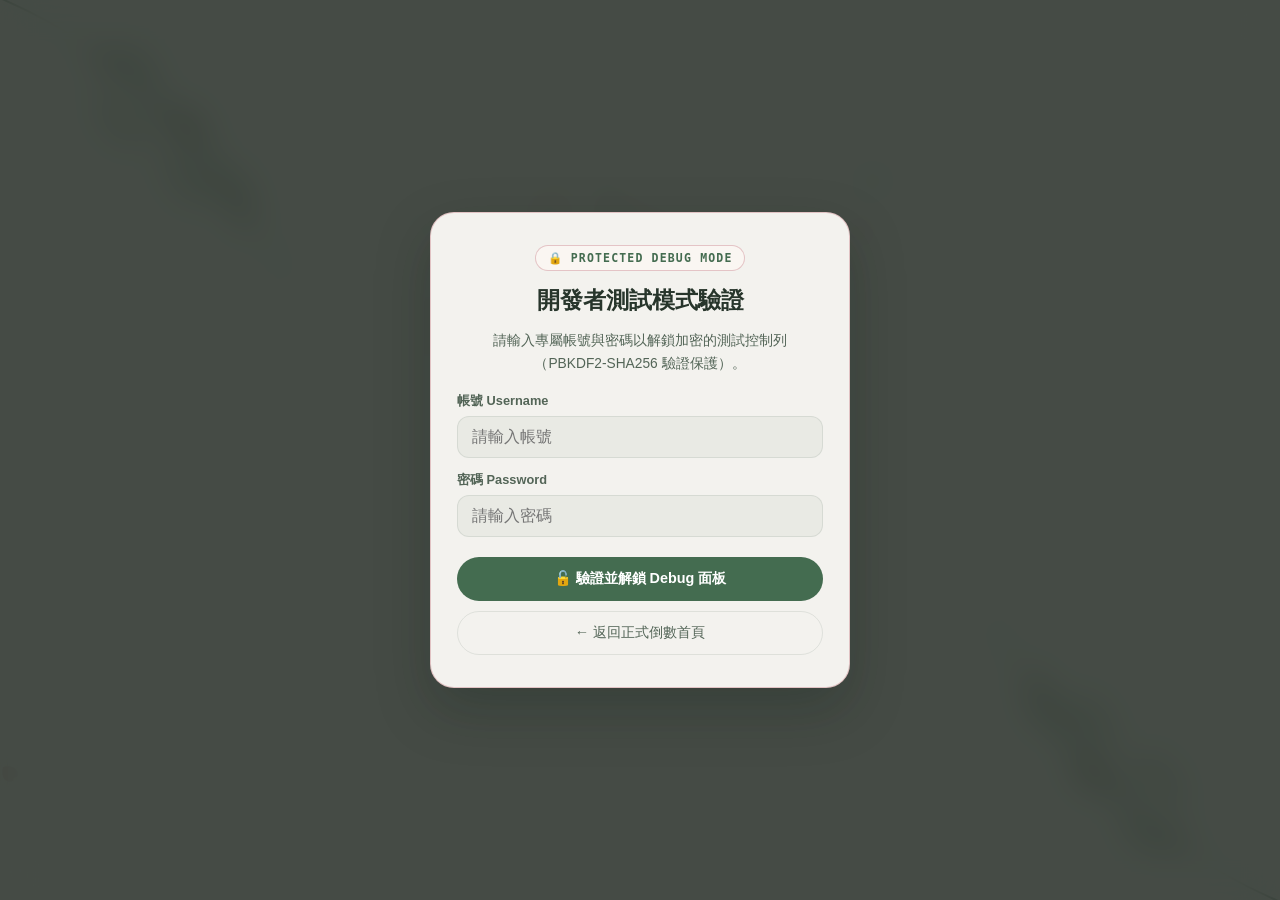
==== debug.html @ 09eba593 "Remove redundant footer mini-games button across index/debug/staff (v236)" ====
<!DOCTYPE html>
<html lang="zh-Hant-TW" data-theme="light" data-lang="zh">
<head>
  <meta charset="UTF-8" />
  <meta name="viewport" content="width=device-width, initial-scale=1.0, viewport-fit=cover" />
  <meta
    http-equiv="Content-Security-Policy"
    content="default-src 'self'; script-src 'self'; worker-src 'self'; style-src 'self' 'unsafe-inline' https://fonts.googleapis.com; font-src https://fonts.gstatic.com; frame-src https://www.youtube-nocookie.com https://www.youtube.com https://www.instagram.com https://www.google.com https://photos.google.com; img-src 'self' data: https://images.unsplash.com https://lh3.googleusercontent.com https://*.googleusercontent.com https://photos.google.com; connect-src 'self' https://fonts.googleapis.com https://fonts.gstatic.com https://script.google.com https://script.googleusercontent.com; object-src 'none'; base-uri 'self'; form-action 'self';"
  />
  <meta name="referrer" content="strict-origin-when-cross-origin" />
  <meta name="robots" content="noindex, nofollow, noarchive" />
  <meta name="mobile-web-app-capable" content="yes" />
  <meta name="apple-mobile-web-app-capable" content="yes" />
  <meta name="apple-mobile-web-app-status-bar-style" content="default" />
  <title>Tom &amp; Eunice · 開發測試驗證 Debug Mode</title>
  <link rel="icon" type="image/svg+xml" href="data:image/svg+xml,%3Csvg xmlns='http://www.w3.org/2000/svg' viewBox='0 0 64 64'%3E%3Ccircle cx='32' cy='32' r='30' fill='%23fbf8f3' stroke='%23b56c6f' stroke-width='3'/%3E%3Ctext x='32' y='40' text-anchor='middle' font-family='Georgia,serif' font-size='22' font-weight='700' fill='%236c484b'%3ET%26amp%3BE%3C/text%3E%3C/svg%3E" />
  <link rel="preconnect" href="https://fonts.googleapis.com" />
  <link rel="preconnect" href="https://fonts.gstatic.com" crossorigin />
  <link href="https://fonts.googleapis.com/css2?family=Cormorant+Garamond:ital,wght@0,500;0,600;0,700;1,400;1,600&family=Great+Vibes&family=Inter:wght@400;500;600&family=JetBrains+Mono:wght@500;600&family=Noto+Sans+TC:wght@400;500;600&family=Noto+Serif+TC:wght@400;500;600;700&display=swap" rel="stylesheet" />
  <link rel="stylesheet" href="style.css?v=20261127s" />
  <link rel="stylesheet" href="debug.css?v=20261121ag" />
</head>
<body class="debug-locked">
  <canvas id="confetti-canvas" aria-hidden="true"></canvas>

  <!-- Cryptographic Debug Authentication Gate -->
  <div class="debug-auth-gate" id="debug-auth-gate" role="dialog" aria-modal="true" aria-labelledby="debug-auth-title">
    <div class="debug-auth-card" id="debug-auth-form">
      <div class="debug-auth-badge">🔒 PROTECTED DEBUG MODE</div>
      <h1 class="debug-auth-title" id="debug-auth-title">開發者測試模式驗證</h1>
      <p class="debug-auth-desc">
        請輸入專屬帳號與密碼以解鎖加密的測試控制列（PBKDF2-SHA256 驗證保護）。
      </p>

      <div class="debug-field-group">
        <label class="debug-field-label" for="debug-user-input">帳號 Username</label>
        <input
          type="text"
          id="debug-user-input"
          class="debug-field-input"
          placeholder="請輸入帳號"
          autocomplete="off"
          autocapitalize="none"
          spellcheck="false"
        />
      </div>

      <div class="debug-field-group">
        <label class="debug-field-label" for="debug-pass-input">密碼 Password</label>
        <input
          type="password"
          id="debug-pass-input"
          class="debug-field-input"
          placeholder="請輸入密碼"
          autocomplete="off"
        />
      </div>

      <p class="debug-auth-error hidden" id="debug-auth-error" role="alert"></p>

      <div class="debug-auth-actions">
        <button type="button" class="primary-btn debug-submit-btn" id="debug-auth-submit">
          🔓 驗證並解鎖 Debug 面板
        </button>
        <a href="index.html" class="secondary-btn link-btn debug-back-link">
          ← 返回正式倒數首頁
        </a>
      </div>
    </div>
  </div>

  <!-- Dedicated Debug Simulation Control Bar (Injected only after cryptographic decryption) -->
  <aside class="debug-toolbar hidden" id="debug-toolbar" aria-label="Debug 測試控制列"></aside>

  <!-- Subtle Botanical & Dusty Rose Corner Accents -->
  <div class="botanical-bg" aria-hidden="true">
    <svg class="leaf-corner leaf-top-left" viewBox="0 0 200 200" fill="none">
      <path d="M10 190 C40 120, 90 60, 180 15" stroke="currentColor" stroke-width="1.15" opacity="0.32" />
      <path d="M45 140 C30 110, 45 85, 75 95 C60 115, 50 130, 45 140 Z" fill="currentColor" opacity="0.17" />
      <path d="M75 105 C65 75, 85 50, 115 65 C95 80, 85 95, 75 105 Z" fill="currentColor" opacity="0.17" />
      <path d="M110 70 C105 45, 125 25, 155 40 C135 55, 120 65, 110 70 Z" fill="currentColor" opacity="0.17" />
      <path d="M60 130 C90 135, 110 115, 95 95 C80 105, 70 120, 60 130 Z" fill="currentColor" opacity="0.13" />
      <path d="M95 90 C125 95, 145 75, 130 55 C115 65, 105 80, 95 90 Z" fill="currentColor" opacity="0.13" />
      <circle cx="88" cy="76" r="6.5" class="rose-bud" />
      <circle cx="136" cy="43" r="5" class="rose-bud-soft" />
      <circle cx="52" cy="122" r="4.5" class="rose-bud-soft" />
    </svg>
    <svg class="leaf-corner leaf-bottom-right" viewBox="0 0 200 200" fill="none">
      <path d="M10 190 C40 120, 90 60, 180 15" stroke="currentColor" stroke-width="1.15" opacity="0.32" />
      <path d="M45 140 C30 110, 45 85, 75 95 C60 115, 50 130, 45 140 Z" fill="currentColor" opacity="0.17" />
      <path d="M75 105 C65 75, 85 50, 115 65 C95 80, 85 95, 75 105 Z" fill="currentColor" opacity="0.17" />
      <path d="M110 70 C105 45, 125 25, 155 40 C135 55, 120 65, 110 70 Z" fill="currentColor" opacity="0.17" />
      <path d="M60 130 C90 135, 110 115, 95 95 C80 105, 70 120, 60 130 Z" fill="currentColor" opacity="0.13" />
      <path d="M95 90 C125 95, 145 75, 130 55 C115 65, 105 80, 95 90 Z" fill="currentColor" opacity="0.13" />
      <circle cx="88" cy="76" r="6.5" class="rose-bud" />
      <circle cx="136" cy="43" r="5" class="rose-bud-soft" />
      <circle cx="52" cy="122" r="4.5" class="rose-bud-soft" />
    </svg>
  </div>

  <div class="page-shell">
    <!-- Top Header Bar -->
    <header class="top-bar">
      <div class="timezone-pill">
        <span class="monogram-seal" aria-hidden="true">T&amp;E</span>
        <span>Tom &amp; Eunice · 2026.11.29</span>
      </div>

      <div class="actions-group">
        <button type="button" class="icon-btn bgm-btn" id="bgm-btn" aria-pressed="false" title="播放 33⅓ 黑膠輕音樂" aria-label="播放 33⅓ 黑膠輕音樂">
          <svg class="vinyl-disc" viewBox="0 0 24 24" width="17" height="17" fill="none" aria-hidden="true">
            <circle cx="12" cy="12" r="9.5" stroke="currentColor" stroke-width="1.5" />
            <circle cx="12" cy="12" r="6.3" stroke="currentColor" stroke-width="0.9" stroke-dasharray="3 2" opacity="0.65" />
            <circle cx="12" cy="12" r="3" fill="var(--blush)" opacity="0.88" />
            <circle cx="12" cy="12" r="1.1" fill="var(--surface-card)" />
          </svg>
          <span class="bgm-label" id="bgm-btn-label">33⅓</span>
        </button>
        <button type="button" class="icon-btn lang-btn" id="lang-btn" title="切換英文 / Switch to English" aria-label="Switch Language">
          <span id="lang-btn-label">EN</span>
        </button>
        <button type="button" class="icon-btn" id="theme-btn" title="切換日夜色調" aria-label="Toggle Theme">
          <svg class="icon-sun" viewBox="0 0 24 24" width="18" height="18" fill="none" stroke="currentColor" stroke-width="1.8">
            <circle cx="12" cy="12" r="5"></circle>
            <line x1="12" y1="1" x2="12" y2="3"></line>
            <line x1="12" y1="21" x2="12" y2="23"></line>
            <line x1="4.22" y1="4.22" x2="5.64" y2="5.64"></line>
            <line x1="18.36" y1="18.36" x2="19.78" y2="19.78"></line>
            <line x1="1" y1="12" x2="3" y2="12"></line>
            <line x1="21" y1="12" x2="23" y2="12"></line>
            <line x1="4.22" y1="19.78" x2="5.64" y2="18.36"></line>
            <line x1="18.36" y1="5.64" x2="19.78" y2="4.22"></line>
          </svg>
          <svg class="icon-moon" viewBox="0 0 24 24" width="18" height="18" fill="none" stroke="currentColor" stroke-width="1.8">
            <path d="M21 12.79A9 9 0 1 1 11.21 3 7 7 0 0 0 21 12.79z"></path>
          </svg>
        </button>
      </div>
    </header>

    <!-- Main Countdown Stage -->
    <main class="main-stage">
      <div class="title-wrapper">
        <div class="eyebrow-group">
          <span class="botanical-line"></span>
          <span class="eyebrow-ornament" aria-hidden="true">❦</span>
          <p class="eyebrow" id="countdown-state-label">2014 — 2026 · 婚禮邀請</p>
          <span class="eyebrow-ornament" aria-hidden="true">❦</span>
          <span class="botanical-line"></span>
        </div>

        <div class="couple-names" aria-label="Tom & Eunice">
          <span>Tom</span>
          <span class="ampersand">&amp;</span>
          <span>Eunice</span>
        </div>

        <h1 class="event-title" id="event-title">走過十二年四季，想邀請你來參與我們最重要的一天</h1>

        <p class="target-subtitle" id="target-subtitle">
          2026 年 11 月 29 日（日）中午 12:30 · 陽明山美軍俱樂部 Brick Yard 33 1/3
        </p>
      </div>

      <!-- 1. Countdown Stage Container -->
      <div class="countdown-stage-wrap" id="countdown-stage-wrap">
        <section class="countdown-grid" id="countdown-grid" aria-label="Countdown Timer">
          <div class="time-card">
            <div class="time-value-wrap">
              <span class="time-value" id="val-days">00</span>
            </div>
            <span class="time-label" id="label-days">天</span>
          </div>

          <div class="time-sep" aria-hidden="true">·</div>

          <div class="time-card">
            <div class="time-value-wrap">
              <span class="time-value" id="val-hours">00</span>
            </div>
            <span class="time-label" id="label-hours">時</span>
          </div>

          <div class="time-sep" aria-hidden="true">·</div>

          <div class="time-card">
            <div class="time-value-wrap">
              <span class="time-value" id="val-minutes">00</span>
            </div>
            <span class="time-label" id="label-minutes">分</span>
          </div>

          <div class="time-sep" aria-hidden="true">·</div>

          <div class="time-card seconds-card">
            <div class="time-value-wrap">
              <span class="time-value" id="val-seconds">00</span>
            </div>
            <span class="time-label" id="label-seconds">秒</span>
          </div>
        </section>

        <!-- Romantic Couple's Stationery Note & Days Together -->
        <aside class="love-story-note" id="countdown-love-note" aria-label="A Note from Tom and Eunice">
          <p class="love-story-body" id="love-story-body-countdown"></p>
          <div class="love-story-signoff">
            <span class="love-wax-dot" aria-hidden="true">❦</span>
            <span class="love-signature" id="love-signature-countdown">With love, Tom &amp; Eunice</span>
          </div>
        </aside>

        <!-- Pre-Countdown Quick Access: Seating Chart & Banquet Menu Only (Other sections unlock after countdown) -->
        <section class="countdown-quick-links" id="countdown-quick-links" aria-label="Wedding Venue Quick Info">
          <button type="button" class="countdown-quick-btn" id="countdown-seating-btn">
            <span class="countdown-quick-icon" aria-hidden="true">🪑</span>
            <span class="countdown-quick-text">
              <strong id="countdown-seating-title">婚宴座位表</strong>
              <small id="countdown-seating-sub">搜尋名字與查看宴會廳座位圖</small>
            </span>
          </button>
          <button type="button" class="countdown-quick-btn" id="countdown-menu-btn">
            <span class="countdown-quick-icon" aria-hidden="true">🍽️</span>
            <span class="countdown-quick-text">
              <strong id="countdown-menu-title">婚宴佳餚與調酒</strong>
              <small id="countdown-menu-sub">看看今天的百匯料理與現調特調</small>
            </span>
          </button>
          <button type="button" class="countdown-quick-btn is-full-span is-games-btn" id="countdown-games-btn">
            <span class="countdown-quick-icon" aria-hidden="true">🎮</span>
            <span class="countdown-quick-text">
              <strong id="countdown-games-title">暖身小遊戲</strong>
              <small id="countdown-games-sub">婚紗翻牌・接住捧花・3×3 婚紗拼圖</small>
            </span>
          </button>
        </section>

        <!-- Shuttle Bus & Venue Google Maps Info -->
        <aside class="countdown-transit-card" id="countdown-transit-card" aria-label="Shuttle & Venue Map">
          <div class="countdown-transit-item">
            <p class="countdown-transit-text" id="countdown-shuttle-notice">
              🚌 若您有預約接駁小巴：11:00 準時從捷運劍潭站 2 號出口（基河路）發車
            </p>
            <a
              href="https://maps.app.goo.gl/G7yS7SjiycTa3Xw8A"
              target="_blank"
              rel="noopener noreferrer"
              class="countdown-map-link"
              id="countdown-shuttle-map-link"
            >
              📍 小巴上車點：劍潭站 2 號出口（基河路）↗
            </a>
          </div>
          <div class="countdown-transit-divider" aria-hidden="true"></div>
          <div class="countdown-transit-item">
            <p class="countdown-transit-text" id="countdown-venue-notice">
              🚗 自行前往婚宴會場（台北市士林區凱旋路 49 號）
            </p>
            <a
              href="https://www.google.com/maps/search/?api=1&query=Brick+Yard+33+1%2F3+%E7%BE%8E%E8%BB%8D%E4%BF%B1%E6%A8%82%E9%83%A8+%E5%8F%B0%E5%8C%97%E5%B8%82%E5%A3%AB%E6%9E%97%E5%8D%80%E5%87%B1%E6%97%8B%E8%B7%AF49%E8%99%9F"
              target="_blank"
              rel="noopener noreferrer"
              class="countdown-map-link"
              id="countdown-venue-map-link"
            >
              📍 婚宴會場：陽明山美軍俱樂部 ↗
            </a>
          </div>
        </aside>
      </div>

      <!-- 2. Time-Up Hub: Wedding Celebration Hub -->
      <section class="timeup-hub hidden" id="timeup-hub" aria-label="Wedding Interactive Hub">
        <!-- Main Choice Cards Grid (Initial Hub View) -->
        <div class="choice-cards-grid" id="choice-cards-grid">
          <aside class="love-story-note is-hub-note" id="hub-love-note" aria-label="A Note from Tom and Eunice">
            <p class="love-story-body" id="love-story-body-hub"></p>
            <div class="love-story-signoff">
              <span class="love-wax-dot" aria-hidden="true">❦</span>
              <span class="love-signature" id="love-signature-hub">With love, Tom &amp; Eunice</span>
            </div>
          </aside>
          <!-- Card 1: Seating Chart (Top Left) -->
          <button type="button" class="choice-card" id="choose-seating-card">
            <div class="choice-icon-wrap">
              <svg viewBox="0 0 24 24" width="26" height="26" fill="none" stroke="currentColor" stroke-width="1.8">
                <rect x="3" y="4" width="18" height="16" rx="2"></rect>
                <line x1="3" y1="10" x2="21" y2="10"></line>
                <line x1="9" y1="10" x2="9" y2="20"></line>
                <line x1="15" y1="10" x2="15" y2="20"></line>
              </svg>
            </div>
            <span class="choice-eyebrow" id="seating-card-eyebrow">SEATING CHART · TABLE DIRECTORY</span>
            <h2 class="choice-title" id="seating-card-title">婚宴座位表</h2>
            <p class="choice-desc" id="seating-card-desc">快速搜尋您的姓名或親友分類，查看美軍俱樂部宴會廳座位配置圖</p>
            <span class="choice-cta" id="seating-card-cta">查詢桌次與座位圖 →</span>
          </button>

          <!-- Card 2: Wedding Banquet Menu (Top Right) -->
          <button type="button" class="choice-card" id="choose-menu-card">
            <div class="choice-icon-wrap">
              <svg viewBox="0 0 24 24" width="26" height="26" fill="none" stroke="currentColor" stroke-width="1.8">
                <path d="M3 2v7c0 1.1.9 2 2 2h4a2 2 0 0 0 2-2V2"></path>
                <path d="M7 2v20"></path>
                <path d="M21 15V2v0a5 5 0 0 0-5 5v6c0 1.1.9 2 2 2h3Zm0 0v7"></path>
              </svg>
            </div>
            <span class="choice-eyebrow" id="menu-card-eyebrow">WEDDING BANQUET · BUFFET MENU</span>
            <h2 class="choice-title" id="menu-card-title">婚宴餐點</h2>
            <p class="choice-desc" id="menu-card-desc">瀏覽美軍俱樂部豐盛百匯自助餐、現切牛排與 Bartender 特調飲品菜單</p>
            <span class="choice-cta" id="menu-card-cta">查看婚宴菜單 →</span>
          </button>

          <!-- Card 3: Couple Quiz -->
          <button type="button" class="choice-card" id="choose-quiz-card">
            <div class="choice-icon-wrap">
              <svg viewBox="0 0 24 24" width="26" height="26" fill="none" stroke="currentColor" stroke-width="1.8">
                <path d="M20.84 4.61a5.5 5.5 0 0 0-7.78 0L12 5.67l-1.06-1.06a5.5 5.5 0 0 0-7.78 7.78l1.06 1.06L12 21.23l7.78-7.78 1.06-1.06a5.5 5.5 0 0 0 0-7.78z"></path>
              </svg>
            </div>
            <span class="choice-eyebrow" id="quiz-card-eyebrow">COUPLE QUIZ · WARM-UP + 10 Qs</span>
            <h2 class="choice-title" id="quiz-card-title">了解新人</h2>
            <p class="choice-desc" id="quiz-card-desc">挑戰暖身題與 10 道關於新人的趣味問答，看看您對新郎還是新娘最熟悉！</p>
            <span class="choice-cta" id="quiz-card-cta">開始挑戰問答 →</span>
          </button>

          <!-- Card 4: Wedding Mini-Games -->
          <button type="button" class="choice-card" id="choose-games-card">
            <div class="choice-icon-wrap">
              <svg viewBox="0 0 24 24" width="26" height="26" fill="none" stroke="currentColor" stroke-width="1.8" stroke-linecap="round" stroke-linejoin="round">
                <rect x="2" y="6" width="20" height="12" rx="4"></rect>
                <line x1="6" y1="12" x2="10" y2="12"></line>
                <line x1="8" y1="10" x2="8" y2="14"></line>
                <circle cx="15.5" cy="11" r="0.9" fill="currentColor"></circle>
                <circle cx="18" cy="13" r="0.9" fill="currentColor"></circle>
              </svg>
            </div>
            <span class="choice-eyebrow" id="games-card-eyebrow">WEDDING MINI-GAMES · 3 GAMES</span>
            <h2 class="choice-title" id="games-card-title">暖身小遊戲</h2>
            <p class="choice-desc" id="games-card-desc">婚紗照翻牌記憶、20 秒接住捧花挑戰與 3×3 婚紗拼圖，等上菜一起同樂！</p>
            <span class="choice-cta" id="games-card-cta">開啟暖身小遊戲 →</span>
          </button>

          <!-- Card 5: Wedding Video -->
          <button type="button" class="choice-card" id="choose-video-card">
            <div class="choice-icon-wrap">
              <svg viewBox="0 0 24 24" width="26" height="26" fill="none" stroke="currentColor" stroke-width="1.8">
                <polygon points="5 3 19 12 5 21 5 3"></polygon>
              </svg>
            </div>
            <span class="choice-eyebrow" id="video-card-eyebrow">OUR WEDDING FILM</span>
            <h2 class="choice-title" id="video-card-title">新人影片</h2>
            <p class="choice-desc" id="video-card-desc">觀賞 Tom &amp; Eunice 的專屬婚禮影片，一起見證我們的幸福故事</p>
            <span class="choice-cta" id="video-card-cta">點擊觀賞影片 →</span>
          </button>

          <!-- Card 6: Past Photos Gallery -->
          <button type="button" class="choice-card" id="choose-gallery-card">
            <div class="choice-icon-wrap">
              <svg viewBox="0 0 24 24" width="26" height="26" fill="none" stroke="currentColor" stroke-width="1.8">
                <rect x="3" y="3" width="18" height="18" rx="2" ry="2"></rect>
                <circle cx="8.5" cy="8.5" r="1.5"></circle>
                <polyline points="21 15 16 10 5 21"></polyline>
              </svg>
            </div>
            <span class="choice-eyebrow" id="gallery-card-eyebrow">OUR MEMORIES · 2014–2026</span>
            <h2 class="choice-title" id="gallery-card-title">新人過去照片</h2>
            <p class="choice-desc" id="gallery-card-desc">回顧 Tom &amp; Eunice 從相識、相戀到步入禮堂的珍貴歲月寫真</p>
            <span class="choice-cta" id="gallery-card-cta">瀏覽回憶相簿 →</span>
          </button>

          <!-- Card 7: Love Footprint & Map Timeline -->
          <button type="button" class="choice-card" id="choose-footprints-card">
            <div class="choice-icon-wrap">
              <svg viewBox="0 0 24 24" width="26" height="26" fill="none" stroke="currentColor" stroke-width="1.8">
                <path d="M21 10c0 7-9 13-9 13s-9-6-9-13a9 9 0 0 1 18 0z"></path>
                <circle cx="12" cy="10" r="3"></circle>
              </svg>
            </div>
            <span class="choice-eyebrow" id="footprints-card-eyebrow">LOVE FOOTPRINTS · GOOGLE MAPS TIMELINE</span>
            <h2 class="choice-title" id="footprints-card-title">新人交往軌跡</h2>
            <p class="choice-desc" id="footprints-card-desc">探索 Tom &amp; Eunice 的 Google Maps 戀愛足跡與跨國旅行地圖紀錄</p>
            <span class="choice-cta" id="footprints-card-cta">探索交往軌跡地圖 →</span>
          </button>

          <!-- Card 8: Share Photos (Google Photos) -->
          <button type="button" class="choice-card" id="choose-share-photos-card">
            <div class="choice-icon-wrap">
              <svg viewBox="0 0 24 24" width="26" height="26" fill="none" stroke="currentColor" stroke-width="1.8">
                <path d="M23 19a2 2 0 0 1-2 2H3a2 2 0 0 1-2-2V8a2 2 0 0 1 2-2h4l2-3h6l2 3h4a2 2 0 0 1 2 2z"></path>
                <circle cx="12" cy="13" r="4"></circle>
              </svg>
            </div>
            <span class="choice-eyebrow" id="share-photos-card-eyebrow">GOOGLE PHOTOS · SHARED ALBUM</span>
            <h2 class="choice-title" id="share-photos-card-title">分享新人照片</h2>
            <p class="choice-desc" id="share-photos-card-desc">打開婚宴專屬 Google Photos 共享相簿，上傳您拍下的美好瞬間！</p>
            <span class="choice-cta" id="share-photos-card-cta">前往共享相簿 →</span>
          </button>

          <!-- Wedding Crew Credits (Bottom of Main Menu) -->
          <aside class="wedding-crew-card" id="wedding-crew-card" aria-label="Wedding Crew Credits">
            <div class="wedding-crew-header">
              <span class="choice-eyebrow" id="wedding-crew-eyebrow">WEDDING CREW · WITH GRATITUDE</span>
              <h2 class="wedding-crew-title" id="wedding-crew-title">婚禮工作團隊</h2>
            </div>
            <ul class="wedding-crew-grid">
              <li class="wedding-crew-item">
                <span class="wedding-crew-role" data-crew-role="host">主持人</span>
                <a class="wedding-crew-ig-link" href="https://www.instagram.com/emmahsu_wed?obrf=YWdwaGw1OXIzcnFt" target="_blank" rel="noopener noreferrer" aria-label="主持人 Instagram @emmahsu_wed">
                  <svg viewBox="0 0 24 24" width="15" height="15" fill="none" stroke="currentColor" stroke-width="1.9" stroke-linecap="round" stroke-linejoin="round" aria-hidden="true"><rect x="2" y="2" width="20" height="20" rx="5" ry="5"></rect><path d="M16 11.37A4 4 0 1 1 12.63 8 4 4 0 0 1 16 11.37z"></path><line x1="17.5" y1="6.5" x2="17.51" y2="6.5"></line></svg>
                  <span>@emmahsu_wed</span>
                </a>
              </li>
              <li class="wedding-crew-item">
                <span class="wedding-crew-role" data-crew-role="stylist">新秘</span>
                <a class="wedding-crew-ig-link" href="https://www.instagram.com/liviawustylist?igsh=bGRiNmp6eWNtbmNn" target="_blank" rel="noopener noreferrer" aria-label="新秘 Instagram @liviawustylist">
                  <svg viewBox="0 0 24 24" width="15" height="15" fill="none" stroke="currentColor" stroke-width="1.9" stroke-linecap="round" stroke-linejoin="round" aria-hidden="true"><rect x="2" y="2" width="20" height="20" rx="5" ry="5"></rect><path d="M16 11.37A4 4 0 1 1 12.63 8 4 4 0 0 1 16 11.37z"></path><line x1="17.5" y1="6.5" x2="17.51" y2="6.5"></line></svg>
                  <span>@liviawustylist</span>
                </a>
              </li>
              <li class="wedding-crew-item">
                <span class="wedding-crew-role" data-crew-role="regPhoto">登記紀錄-平面</span>
                <a class="wedding-crew-ig-link" href="https://www.instagram.com/b.o.photo_life.recorder?igsh=MW1xbDZwcTdnOXJwdg==" target="_blank" rel="noopener noreferrer" aria-label="登記紀錄-平面 Instagram @b.o.photo_life.recorder">
                  <svg viewBox="0 0 24 24" width="15" height="15" fill="none" stroke="currentColor" stroke-width="1.9" stroke-linecap="round" stroke-linejoin="round" aria-hidden="true"><rect x="2" y="2" width="20" height="20" rx="5" ry="5"></rect><path d="M16 11.37A4 4 0 1 1 12.63 8 4 4 0 0 1 16 11.37z"></path><line x1="17.5" y1="6.5" x2="17.51" y2="6.5"></line></svg>
                  <span>@b.o.photo_life.recorder</span>
                </a>
              </li>
              <li class="wedding-crew-item">
                <span class="wedding-crew-role" data-crew-role="regVideo">登記紀錄-錄像</span>
                <a class="wedding-crew-ig-link" href="https://www.instagram.com/udo.phahphinne?srtk=MTdrdWo2cG8zMGNpbA==" target="_blank" rel="noopener noreferrer" aria-label="登記紀錄-錄像 Instagram @udo.phahphinne">
                  <svg viewBox="0 0 24 24" width="15" height="15" fill="none" stroke="currentColor" stroke-width="1.9" stroke-linecap="round" stroke-linejoin="round" aria-hidden="true"><rect x="2" y="2" width="20" height="20" rx="5" ry="5"></rect><path d="M16 11.37A4 4 0 1 1 12.63 8 4 4 0 0 1 16 11.37z"></path><line x1="17.5" y1="6.5" x2="17.51" y2="6.5"></line></svg>
                  <span>@udo.phahphinne</span>
                </a>
              </li>
              <li class="wedding-crew-item">
                <span class="wedding-crew-role" data-crew-role="banquetPhoto">婚宴紀錄-平面</span>
                <a class="wedding-crew-ig-link" href="https://www.instagram.com/b.o.photo_life.recorder?igsh=MW1xbDZwcTdnOXJwdg==" target="_blank" rel="noopener noreferrer" aria-label="婚宴紀錄-平面 Instagram @b.o.photo_life.recorder">
                  <svg viewBox="0 0 24 24" width="15" height="15" fill="none" stroke="currentColor" stroke-width="1.9" stroke-linecap="round" stroke-linejoin="round" aria-hidden="true"><rect x="2" y="2" width="20" height="20" rx="5" ry="5"></rect><path d="M16 11.37A4 4 0 1 1 12.63 8 4 4 0 0 1 16 11.37z"></path><line x1="17.5" y1="6.5" x2="17.51" y2="6.5"></line></svg>
                  <span>@b.o.photo_life.recorder</span>
                </a>
              </li>
              <li class="wedding-crew-item">
                <span class="wedding-crew-role" data-crew-role="banquetVideo">婚宴紀錄-錄像</span>
                <a class="wedding-crew-ig-link" href="https://www.instagram.com/mrheadlu?igsh=MWpsZnU3YmFxaGZhdw==" target="_blank" rel="noopener noreferrer" aria-label="婚宴紀錄-錄像 Instagram @mrheadlu">
                  <svg viewBox="0 0 24 24" width="15" height="15" fill="none" stroke="currentColor" stroke-width="1.9" stroke-linecap="round" stroke-linejoin="round" aria-hidden="true"><rect x="2" y="2" width="20" height="20" rx="5" ry="5"></rect><path d="M16 11.37A4 4 0 1 1 12.63 8 4 4 0 0 1 16 11.37z"></path><line x1="17.5" y1="6.5" x2="17.51" y2="6.5"></line></svg>
                  <span>@mrheadlu</span>
                </a>
              </li>
              <li class="wedding-crew-item">
                <span class="wedding-crew-role" data-crew-role="floral">花藝</span>
                <a class="wedding-crew-ig-link" href="https://www.instagram.com/cheers_ladybird?igsh=MWZlY29nMzkwa2d0cw==" target="_blank" rel="noopener noreferrer" aria-label="花藝 Instagram @cheers_ladybird">
                  <svg viewBox="0 0 24 24" width="15" height="15" fill="none" stroke="currentColor" stroke-width="1.9" stroke-linecap="round" stroke-linejoin="round" aria-hidden="true"><rect x="2" y="2" width="20" height="20" rx="5" ry="5"></rect><path d="M16 11.37A4 4 0 1 1 12.63 8 4 4 0 0 1 16 11.37z"></path><line x1="17.5" y1="6.5" x2="17.51" y2="6.5"></line></svg>
                  <span>@cheers_ladybird</span>
                </a>
              </li>
              <li class="wedding-crew-item">
                <span class="wedding-crew-role" data-crew-role="audio">音響</span>
                <a class="wedding-crew-ig-link" href="https://www.instagram.com/kichi_yoshi_event?xtok=N2hjMnNocGtsbXFm" target="_blank" rel="noopener noreferrer" aria-label="音響 Instagram @kichi_yoshi_event">
                  <svg viewBox="0 0 24 24" width="15" height="15" fill="none" stroke="currentColor" stroke-width="1.9" stroke-linecap="round" stroke-linejoin="round" aria-hidden="true"><rect x="2" y="2" width="20" height="20" rx="5" ry="5"></rect><path d="M16 11.37A4 4 0 1 1 12.63 8 4 4 0 0 1 16 11.37z"></path><line x1="17.5" y1="6.5" x2="17.51" y2="6.5"></line></svg>
                  <span>@kichi_yoshi_event</span>
                </a>
              </li>
            </ul>
          </aside>
        </div>

        <!-- Mode Switcher Bar -->
        <div class="hub-nav-bar hidden" id="hub-nav-bar">
          <button type="button" class="hub-tab-btn" id="tab-back-hub">
            ← 返回主選單
          </button>
          <div class="hub-tabs-group">
            <button type="button" class="hub-tab-pill" id="tab-seating-btn">🪑 座位表</button>
            <button type="button" class="hub-tab-pill" id="tab-menu-btn">🍽️ 婚宴餐點</button>
            <button type="button" class="hub-tab-pill" id="tab-quiz-btn">🌿 了解新人</button>
            <button type="button" class="hub-tab-pill" id="tab-video-btn">🎬 新人影片</button>
            <button type="button" class="hub-tab-pill" id="tab-gallery-btn">🎞️ 過去照片</button>
            <button type="button" class="hub-tab-pill" id="tab-footprints-btn">🗺️ 交往軌跡</button>
            <button type="button" class="hub-tab-pill" id="tab-share-photos-btn">📸 分享照片</button>
          </div>
        </div>

        <!-- Panel 1: Embedded Media Container -->
        <div class="media-section hidden" id="media-section" aria-label="Wedding Video Stage">
          <div class="media-card" id="media-card">
            <div class="media-card-header">
              <span class="media-badge" id="media-badge">OUR WEDDING FILM · 新人影片</span>
            </div>
            <p class="media-sound-notice" id="media-sound-notice">
              🎧 溫馨提醒：影片含有聲音，建議調小音量或佩戴耳機觀看喔！
            </p>
            <div class="media-frame-wrap" id="media-frame-wrap">
              <!-- iframe dynamically injected here -->
            </div>
          </div>
        </div>

        <!-- Panel 2: Couple Quiz -->
        <div class="quiz-section hidden" id="quiz-section" aria-label="Couple Quiz">
          <div class="quiz-card quiz-intro-view" id="quiz-intro-view">
            <span class="choice-eyebrow" id="quiz-intro-eyebrow">COUPLE TRIVIA · WARM-UP + 10 Qs</span>
            <h3 class="quiz-summary-title" id="quiz-intro-title">Tom &amp; Eunice 小默契問答</h3>
            <p class="quiz-summary-rank" id="quiz-intro-desc">
              挑戰 1 道暖身題與 10 道關於新人的趣味問答（共 11 題），看看你對新郎還是新娘最熟悉！
            </p>
            <div class="quiz-intro-tiers" id="quiz-intro-tiers">
              <div class="quiz-intro-tier is-highlight">
                <span class="quiz-intro-tier-score">✨ 神秘小驚喜</span>
                <span class="quiz-intro-tier-desc">聽說高分通關，結算時會出現意想不到的小驚喜喔…</span>
              </div>
            </div>
            <div class="quiz-summary-actions">
              <button type="button" class="primary-btn" id="quiz-start-btn">開始挑戰問答 →</button>
            </div>
          </div>

          <div class="quiz-card hidden" id="quiz-question-view">
            <div class="quiz-header">
              <span class="quiz-progress-text" id="quiz-progress-text">WARM-UP · 暖身題</span>
              <span class="quiz-score-badge" id="quiz-score-badge">目前得分：0</span>
            </div>
            <div class="quiz-progress-bar">
              <div class="quiz-progress-fill" id="quiz-progress-fill"></div>
            </div>

            <h3 class="quiz-question-title" id="quiz-question-title">問題載入中...</h3>
            <pre class="quiz-code-block hidden" id="quiz-code-block"><code id="quiz-code-content"></code></pre>

            <div class="quiz-options-list" id="quiz-options-list"></div>

            <div class="quiz-submit-wrap" id="quiz-submit-wrap">
              <button type="button" class="primary-btn quiz-submit-btn" id="quiz-submit-btn" disabled>確認送出答案</button>
            </div>

            <div class="quiz-explanation-box hidden" id="quiz-explanation-box">
              <div class="quiz-result-headline" id="quiz-result-headline"></div>
              <p class="quiz-explanation-text" id="quiz-explanation-text"></p>
              <div class="quiz-next-wrap">
                <button type="button" class="primary-btn" id="quiz-next-btn">下一題 →</button>
              </div>
            </div>
          </div>

          <div class="quiz-card quiz-summary-view hidden" id="quiz-summary-view">
            <span class="choice-eyebrow" id="quiz-completed-eyebrow">QUIZ COMPLETED · 答題完成</span>
            <h3 class="quiz-summary-title" id="quiz-summary-title">感謝您的熱情參與！</h3>
            <div class="quiz-final-score" id="quiz-final-score">11 / 11</div>
            <form class="quiz-highscore-box hidden" id="quiz-highscore-form" autocomplete="off">
              <label class="quiz-player-name-label" for="quiz-player-name-input" id="quiz-player-name-label">
                🏆 答對 10 題以上！輸入您的大名登上高分榜
              </label>
              <div class="quiz-highscore-row">
                <input
                  type="text"
                  id="quiz-player-name-input"
                  class="quiz-player-name-input"
                  maxlength="40"
                  placeholder="您的大名（例如：王小明）"
                  autocomplete="name"
                />
                <button type="submit" class="primary-btn quiz-highscore-submit-btn" id="quiz-highscore-submit-btn">
                  登記成績
                </button>
              </div>
              <p class="quiz-player-name-error hidden" id="quiz-player-name-error"></p>
            </form>
            <p class="quiz-submit-status hidden" id="quiz-submit-status" aria-live="polite"></p>
            <div class="quiz-familiarity-badge" id="quiz-familiarity-badge"></div>
            <p class="quiz-summary-rank" id="quiz-summary-rank"></p>

            <div class="easter-watermark-wrap">
              <button type="button" class="hp-cipher-spell-btn hidden" id="hp-cipher-spell-btn">
                🪄 輕觸施展顯形咒（Aparecium）窺見解碼線索
              </button>
              <div class="hp-cipher-clue hidden" id="hp-cipher-clue" aria-live="polite"></div>
              <div class="easter-watermark-hint" id="easter-watermark-hint"></div>
              <div class="easter-watermark" id="easter-base64-code"></div>
            </div>

            <div class="quiz-summary-actions">
              <button type="button" class="secondary-btn" id="quiz-restart-btn">重新挑戰一次</button>
              <button type="button" class="primary-btn" id="quiz-to-video-btn">🎬 前往觀賞新人影片</button>
            </div>
          </div>

          <!-- Secret Passcode Verification & Registration Card -->
          <div class="quiz-card passcode-redeem-card hidden" id="passcode-redeem-card">
            <span class="choice-eyebrow" id="passcode-card-eyebrow">SECRET PASSCODE · 密語登記處</span>
            <h3 class="passcode-card-title" id="passcode-card-title">🗝️ 已找到隱藏彩蛋的密語？</h3>
            <p class="passcode-card-desc" id="passcode-card-desc">
              輸入您的大名與神秘密語，驗證成功後將為您登記通關紀錄！
            </p>
            <form class="passcode-redeem-form" id="passcode-redeem-form" autocomplete="off">
              <input
                type="text"
                id="passcode-name-input"
                class="quiz-player-name-input"
                maxlength="40"
                placeholder="您的大名（例如：王小明）"
                autocomplete="name"
              />
              <input
                type="text"
                id="passcode-code-input"
                class="quiz-player-name-input"
                maxlength="80"
                placeholder="請貼上或輸入密語..."
                autocomplete="off"
              />
              <button type="submit" class="primary-btn passcode-verify-btn" id="passcode-verify-btn">
                🗝️ 驗證並登記通關
              </button>
            </form>
            <p class="passcode-feedback hidden" id="passcode-feedback" aria-live="polite"></p>
          </div>
        </div>

        <!-- Panel 3: Share Wedding Photos (Google Photos Shared Album) -->
        <div class="feature-section hidden" id="share-photos-section" aria-label="Share Wedding Photos">
          <div class="quiz-card feature-card-center">
            <div class="choice-icon-wrap">
              <svg viewBox="0 0 24 24" width="28" height="28" fill="none" stroke="currentColor" stroke-width="1.8">
                <path d="M23 19a2 2 0 0 1-2 2H3a2 2 0 0 1-2-2V8a2 2 0 0 1 2-2h4l2-3h6l2 3h4a2 2 0 0 1 2 2z"></path>
                <circle cx="12" cy="13" r="4"></circle>
              </svg>
            </div>
            <span class="choice-eyebrow" id="share-panel-eyebrow">GOOGLE PHOTOS SHARED ALBUM</span>
            <h3 class="quiz-summary-title" id="share-panel-title">分享您鏡頭下的 Tom &amp; Eunice</h3>
            <p class="quiz-summary-rank" id="share-panel-desc">
              誠摯邀請您將今天在婚宴現場拍下的照片與影片上傳至我們的 Google Photos 共享相簿，與我們一起珍藏這一天！
            </p>
            <div class="share-album-steps">
              <div class="step-pill" id="share-step-1">1. 點擊下方按鈕開啟 Google Photos 相簿</div>
              <div class="step-pill" id="share-step-2">2. 點選「新增相片」即可直接上傳分享</div>
            </div>
            <div class="quiz-summary-actions">
              <a
                href="https://photos.app.goo.gl/zXY7gwRZHhWqndkr8"
                target="_blank"
                rel="noopener noreferrer"
                class="primary-btn link-btn"
                id="google-photos-share-link"
              >
                📸 開啟 Google Photos 婚禮共享相簿 ↗
              </a>
            </div>
          </div>
        </div>

        <!-- Panel 4: Past Photos Gallery (2014 - 2026) -->
        <div class="feature-section hidden" id="gallery-section" aria-label="Past Photos Gallery">
          <div class="quiz-card feature-card-wide">
            <div class="section-top-row">
              <div>
                <span class="choice-eyebrow" id="gallery-panel-eyebrow">Wedding &amp; Registration · Tom &amp; Eunice</span>
                <h3 class="quiz-summary-title" id="gallery-panel-title">精選婚紗與登記寫真</h3>
              </div>
            </div>

            <div class="era-filter-bar" id="gallery-era-bar"></div>
            <div class="memory-gallery-grid" id="memory-gallery-grid"></div>
          </div>
        </div>

        <!-- Panel 5: Love Footprints & Google Maps Timeline -->
        <div class="feature-section hidden" id="footprints-section" aria-label="Love Footprints Timeline">
          <div class="quiz-card feature-card-wide">
            <div class="section-top-row">
              <div>
                <span class="choice-eyebrow" id="footprints-panel-eyebrow">GOOGLE MAPS TIMELINE</span>
                <h3 class="quiz-summary-title" id="footprints-panel-title">Tom &amp; Eunice 交往軌跡</h3>
              </div>
              <div class="footprint-stats" id="footprint-stats"></div>
            </div>

            <!-- Couple Residential Journey Summary Strip -->
            <div class="footprint-journey-strip">
              <span id="footprint-track-tom" class="footprint-role-pill is-tom">
                🤵‍♂️ Tom Tung · 新竹 ➔ 台北 ➔ 柏林 ➔ 新北 ➔ 台北
              </span>
              <span id="footprint-track-eunice" class="footprint-role-pill is-eunice">
                👰‍♀️ Eunice Hsiao · 台北 ➔ 高雄 ➔ 諾丁漢 ➔ 新北 ➔ 台北
              </span>
            </div>

            <div class="footprint-video-player" id="footprint-map-stage">
              <div class="timeline-canvas-wrap">
                <canvas
                  id="timeline-video-canvas"
                  width="1280"
                  height="720"
                  aria-label="2014-2026 Love Footprints Timeline Video"
                ></canvas>
              </div>
              <div class="timeline-video-controls">
                <button type="button" class="primary-btn sm-btn" id="timeline-play-btn">
                  ▶ 播放交往軌跡影片
                </button>
                <button type="button" class="secondary-btn sm-btn" id="timeline-prev-btn" title="上一站">
                  ⏮ 上一站
                </button>
                <button type="button" class="secondary-btn sm-btn" id="timeline-next-btn" title="下一站">
                  ⏭ 下一站
                </button>
                <button type="button" class="secondary-btn sm-btn" id="timeline-speed-btn" title="調整播放速度">
                  ⏱️ 1.0x
                </button>
                <button type="button" class="secondary-btn sm-btn" id="timeline-replay-btn">
                  ↺ 重播
                </button>
                <div class="timeline-scrubber-wrap">
                  <div class="timeline-scrubber-fill" id="timeline-scrubber-fill"></div>
                </div>
                <button type="button" class="secondary-btn sm-btn" id="timeline-bgm-btn" aria-pressed="false">
                  🔇 配樂：關
                </button>
                <button type="button" class="secondary-btn sm-btn" id="timeline-fullscreen-btn">
                  ⛶ 全螢幕
                </button>
              </div>
            </div>

            <div class="era-filter-bar" id="footprint-year-bar"></div>
            <div class="timeline-list" id="footprint-timeline-list"></div>
          </div>
        </div>

        <!-- Panel 6: Wedding Seating Chart -->
        <div class="feature-section hidden" id="seating-section" aria-label="Wedding Seating Chart">
          <div class="quiz-card feature-card-wide">
            <div class="section-top-row">
              <div>
                <span class="choice-eyebrow" id="seating-panel-eyebrow">SEATING CHART · BRICK YARD 33 1/3</span>
                <h3 class="quiz-summary-title" id="seating-panel-title">美軍俱樂部 · 婚宴座位表</h3>
              </div>
              <a
                href="https://photos.google.com/"
                target="_blank"
                rel="noopener noreferrer"
                class="secondary-btn sm-btn link-btn hidden"
                id="seating-external-link"
              >
                開啟完整座位圖 ↗
              </a>
            </div>

            <div class="seating-search-controls">
              <div class="seating-filter-selects">
                <label class="seating-filter-field">
                  <span class="seating-filter-label" id="seating-side-label">男方 / 女方</span>
                  <select id="seating-side-select" class="seating-filter-select">
                    <option value="all">全部（男方＆女方）</option>
                    <option value="groom">男方（新郎 Tom）</option>
                    <option value="bride">女方（新娘 Eunice）</option>
                  </select>
                </label>
                <label class="seating-filter-field">
                  <span class="seating-filter-label" id="seating-group-label">父母 / 親友分類</span>
                  <select id="seating-group-select" class="seating-filter-select">
                    <option value="all">全部親友</option>
                  </select>
                </label>
              </div>
              <div class="seating-search-bar">
                <svg class="seating-search-icon" viewBox="0 0 24 24" width="20" height="20" fill="none" stroke="currentColor" stroke-width="2.2" stroke-linecap="round" stroke-linejoin="round" aria-hidden="true">
                  <circle cx="11" cy="11" r="7.5"></circle>
                  <line x1="20" y1="20" x2="16.35" y2="16.35"></line>
                </svg>
                <input
                  type="search"
                  id="seating-search-input"
                  class="seating-search-input"
                  placeholder="輸入姓名（支援自動補全）或桌名快速查詢..."
                  autocomplete="off"
                  role="combobox"
                  aria-autocomplete="list"
                  aria-expanded="false"
                  aria-controls="seating-autocomplete-list"
                />
                <ul id="seating-autocomplete-list" class="seating-autocomplete-list hidden" role="listbox"></ul>
              </div>
            </div>

            <div class="embedded-photo-stage hidden" id="seating-photo-stage"></div>

            <div class="seating-tables-grid" id="seating-tables-grid"></div>
          </div>
        </div>

        <!-- Panel 7: Wedding Banquet Menu -->
        <div class="feature-section hidden" id="banquet-menu-section" aria-label="Wedding Banquet Menu">
          <div class="quiz-card feature-card-wide">
            <div class="section-top-row">
              <div>
                <span class="choice-eyebrow" id="menu-panel-eyebrow">WEDDING BANQUET MENU · 2026.11.29</span>
                <h3 class="quiz-summary-title" id="menu-panel-title">Tom &amp; Eunice 婚宴佳餚菜單</h3>
              </div>
              <a
                href="https://photos.google.com/"
                target="_blank"
                rel="noopener noreferrer"
                class="secondary-btn sm-btn link-btn hidden"
                id="menu-external-link"
              >
                開啟完整菜單相片 ↗
              </a>
            </div>

            <p class="banquet-menu-note" id="banquet-menu-note"></p>

            <div class="embedded-photo-stage hidden" id="menu-photo-stage"></div>

            <div class="banquet-courses-list" id="banquet-courses-list"></div>
          </div>
        </div>
      </section>
    </main>

    <!-- Footer Status Bar -->
    <footer class="bottom-bar">
      <div class="clock-readout">
        <span class="clock-caption" id="clock-caption">陽明山美軍俱樂部 · 台灣時間</span>
        <span class="clock-time" id="current-tw-time">--</span>
      </div>
      <div class="footer-hint">
        <button type="button" class="text-btn petal-btn" id="celebrate-btn">🌸 輕灑花瓣祝福</button>
      </div>
    </footer>
  </div>

  <script src="debug.js?v=20261122i"></script>
  <script src="script.js?v=20261127s"></script>
  <script src="games.js?v=20261127a"></script>
</body>
</html>
---- style.css ----
:root,
[data-theme="light"] {
  --bg-canvas: #faf7f2;
  --bg-glow-1: rgba(122, 158, 134, 0.14);
  --bg-glow-2: rgba(218, 162, 170, 0.18);
  --surface-card: rgba(255, 253, 249, 0.94);
  --surface-note: linear-gradient(180deg, rgba(255, 253, 250, 0.96) 0%, rgba(252, 245, 244, 0.92) 100%);
  --surface-pill: rgba(251, 247, 242, 0.92);
  --surface-subtle: rgba(88, 126, 99, 0.065);
  --border-subtle: rgba(110, 134, 116, 0.16);
  --border-highlight: rgba(197, 127, 137, 0.42);
  --text-primary: #27352b;
  --text-secondary: #536557;
  --text-muted: #5c6d60;
  --accent: #446c50;
  --accent-soft: #70967b;
  --accent-emerald: #397550;
  --blush: #c57f89;
  --blush-text: #9e525f;
  --blush-soft: rgba(197, 127, 137, 0.13);
  --blush-border: rgba(197, 127, 137, 0.28);
  --champagne: #c4a47a;
  --botanical-tint: #557b60;
  --danger: #c95656;
  --danger-bg: rgba(201, 86, 86, 0.08);
  --success-bg: rgba(57, 117, 80, 0.11);
  --shadow-card: 0 22px 48px -18px rgba(68, 86, 72, 0.08), 0 6px 18px -6px rgba(160, 118, 124, 0.06);
}

[data-theme="dark"] {
  --bg-canvas: #121b15;
  --bg-glow-1: rgba(82, 128, 96, 0.16);
  --bg-glow-2: rgba(197, 127, 137, 0.12);
  --surface-card: rgba(22, 34, 27, 0.88);
  --surface-note: linear-gradient(180deg, rgba(25, 38, 30, 0.92) 0%, rgba(34, 30, 33, 0.88) 100%);
  --surface-pill: rgba(28, 42, 33, 0.88);
  --surface-subtle: rgba(163, 198, 172, 0.07);
  --border-subtle: rgba(163, 198, 172, 0.14);
  --border-highlight: rgba(223, 160, 169, 0.36);
  --text-primary: #f3f6f3;
  --text-secondary: #b4c8ba;
  --text-muted: #7a9482;
  --accent: #8cb99a;
  --accent-soft: #729e80;
  --accent-emerald: #5cb88a;
  --blush: #dfa0a9;
  --blush-text: #dfa0a9;
  --blush-soft: rgba(223, 160, 169, 0.14);
  --blush-border: rgba(223, 160, 169, 0.28);
  --champagne: #d8bc96;
  --botanical-tint: #7aa688;
  --danger: #f07167;
  --danger-bg: rgba(240, 113, 103, 0.14);
  --success-bg: rgba(92, 184, 138, 0.15);
  --shadow-card: 0 22px 50px -12px rgba(0, 0, 0, 0.52);
}

* {
  box-sizing: border-box;
  margin: 0;
  padding: 0;
  -webkit-tap-highlight-color: transparent;
}

html,
body {
  min-height: 100%;
  font-family: 'Inter', 'Noto Sans TC', -apple-system, BlinkMacSystemFont, sans-serif;
  background-color: var(--bg-canvas);
  color: var(--text-primary);
  -webkit-font-smoothing: antialiased;
  -webkit-text-size-adjust: 100%;
  transition: background-color 0.35s ease, color 0.35s ease;
  overflow-x: clip;
}

body {
  background-image:
    radial-gradient(circle at 14% 16%, var(--bg-glow-1), transparent 50%),
    radial-gradient(circle at 86% 22%, var(--bg-glow-2), transparent 46%),
    radial-gradient(circle at 78% 86%, var(--bg-glow-1), transparent 52%),
    radial-gradient(circle at 50% 0%, rgba(255, 252, 248, 0.65), transparent 62%);
}

[data-theme="dark"] body {
  background-image:
    radial-gradient(circle at 14% 16%, var(--bg-glow-1), transparent 50%),
    radial-gradient(circle at 86% 22%, var(--bg-glow-2), transparent 46%),
    radial-gradient(circle at 78% 86%, var(--bg-glow-1), transparent 52%);
}

/* Subtle Handmade Cotton Paper Grain Overlay */
body:not(.hp-secret-theme)::before {
  content: '';
  position: fixed;
  inset: 0;
  pointer-events: none;
  z-index: 0;
  opacity: 0.026;
  background-image: url("data:image/svg+xml,%3Csvg xmlns='http://www.w3.org/2000/svg' width='160' height='160'%3E%3Cfilter id='n'%3E%3CfeTurbulence type='fractalNoise' baseFrequency='0.82' numOctaves='2' stitchTiles='stitch'/%3E%3C/filter%3E%3Crect width='100%25' height='100%25' filter='url(%23n)'/%3E%3C/svg%3E");
}

button,
a {
  touch-action: manipulation;
}

#confetti-canvas {
  position: fixed;
  inset: 0;
  width: 100%;
  height: 100%;
  pointer-events: none;
  z-index: 30;
}

/* Botanical Background Ornaments */
.botanical-bg {
  position: fixed;
  inset: 0;
  pointer-events: none;
  z-index: 0;
  color: var(--botanical-tint);
  overflow: hidden;
}

.leaf-corner {
  position: absolute;
  width: clamp(160px, 26vw, 360px);
  height: clamp(160px, 26vw, 360px);
}

.leaf-top-left {
  top: -20px;
  left: -20px;
  transform: rotate(90deg);
}

.leaf-bottom-right {
  bottom: -20px;
  right: -20px;
  transform: rotate(-90deg);
}

.rose-bud {
  fill: var(--blush);
  opacity: 0.28;
}

.rose-bud-soft {
  fill: var(--blush);
  opacity: 0.19;
}

.page-shell {
  min-height: 100vh;
  min-height: 100dvh;
  min-height: 100dvh;
  max-width: 1140px;
  margin: 0 auto;
  padding-top: max(20px, env(safe-area-inset-top));
  padding-bottom: max(20px, env(safe-area-inset-bottom));
  padding-left: max(20px, clamp(18px, 4vw, 48px), env(safe-area-inset-left));
  padding-right: max(20px, clamp(18px, 4vw, 48px), env(safe-area-inset-right));
  display: flex;
  flex-direction: column;
  justify-content: space-between;
  position: relative;
  z-index: 1;
}

/* Header */
.top-bar {
  display: flex;
  align-items: center;
  justify-content: space-between;
  flex-wrap: wrap;
  gap: 12px;
}

.timezone-pill {
  display: inline-flex;
  align-items: center;
  gap: 9px;
  padding: 7px 15px 7px 9px;
  border-radius: 9999px;
  background: var(--surface-pill);
  border: 1px solid var(--border-subtle);
  -webkit-backdrop-filter: blur(12px);
  backdrop-filter: blur(12px);
  font-family: 'Cormorant Garamond', 'Noto Serif TC', serif;
  font-size: 0.98rem;
  font-weight: 600;
  color: var(--text-secondary);
  letter-spacing: 0.04em;
  box-shadow: 0 2px 12px rgba(68, 86, 72, 0.04);
}

/* Dusty Blush Rose Wax-Seal Monogram */
.monogram-seal {
  width: 25px;
  height: 25px;
  border-radius: 50%;
  background: linear-gradient(135deg, var(--blush), #ad6872);
  color: #fffaf6;
  font-family: 'Cormorant Garamond', Georgia, serif;
  font-style: italic;
  font-size: 0.63rem;
  font-weight: 700;
  letter-spacing: -0.02em;
  display: inline-flex;
  align-items: center;
  justify-content: center;
  flex-shrink: 0;
  box-shadow: 0 2px 6px rgba(176, 107, 117, 0.28), inset 0 0 0 1.5px rgba(255, 250, 246, 0.42);
}

.actions-group {
  display: flex;
  align-items: center;
  flex-wrap: wrap;
  gap: 8px;
}

.icon-btn {
  display: inline-flex;
  align-items: center;
  justify-content: center;
  gap: 6px;
  height: 40px;
  min-width: 40px;
  padding: 0 13px;
  border-radius: 999px;
  background: var(--surface-pill);
  border: 1px solid var(--border-subtle);
  color: var(--text-secondary);
  font-family: 'Cormorant Garamond', 'Noto Serif TC', serif;
  font-size: 0.88rem;
  font-weight: 600;
  letter-spacing: 0.04em;
  cursor: pointer;
  transition: all 0.22s ease;
  -webkit-backdrop-filter: blur(12px);
  backdrop-filter: blur(12px);
}

.icon-btn:hover {
  color: var(--accent);
  border-color: var(--border-highlight);
}

.icon-btn[aria-pressed="true"] {
  color: var(--text-primary);
  background: var(--blush-soft);
  border-color: var(--blush-border);
}

.bgm-btn {
  padding: 0 13px 0 10px;
}

.bgm-label {
  font-family: 'Cormorant Garamond', Georgia, serif;
  font-size: 0.92rem;
  font-weight: 600;
  letter-spacing: 0.02em;
}

.vinyl-disc {
  flex-shrink: 0;
  transition: transform 0.35s ease;
}

.bgm-btn[aria-pressed="true"] .vinyl-disc {
  animation: spinVinyl 2.2s linear infinite;
}

@keyframes spinVinyl {
  from { transform: rotate(0deg); }
  to { transform: rotate(360deg); }
}

[data-theme="dark"] .icon-moon {
  display: none;
}

[data-theme="light"] .icon-sun {
  display: none;
}

/* Main Stage */
.main-stage {
  display: flex;
  flex-direction: column;
  align-items: center;
  justify-content: center;
  text-align: center;
  gap: clamp(18px, 3.2vh, 32px);
  margin: auto 0;
  padding: 20px 0;
  width: 100%;
}

.title-wrapper {
  display: flex;
  flex-direction: column;
  align-items: center;
  gap: 8px;
  max-width: 820px;
  width: 100%;
}

.eyebrow-group {
  display: flex;
  align-items: center;
  justify-content: center;
  gap: 10px;
}

.botanical-line {
  width: clamp(22px, 4.5vw, 42px);
  height: 1px;
  background: linear-gradient(90deg, transparent, var(--blush-border), var(--border-subtle));
}

.eyebrow-group .botanical-line:last-child {
  background: linear-gradient(90deg, var(--border-subtle), var(--blush-border), transparent);
}

.eyebrow-ornament {
  font-size: 0.8rem;
  color: var(--blush);
  opacity: 0.82;
  line-height: 1;
}

.eyebrow {
  font-family: 'Cormorant Garamond', 'Noto Serif TC', 'Songti TC', 'PMingLiU', serif;
  font-size: clamp(0.82rem, 1.5vw, 0.94rem);
  font-weight: 600;
  letter-spacing: 0.14em;
  color: var(--accent);
}

.couple-names {
  font-family: 'Cormorant Garamond', 'Noto Serif TC', 'Songti TC', Georgia, serif;
  font-size: clamp(2.7rem, 7vw, 4.9rem);
  font-weight: 600;
  line-height: 1.06;
  letter-spacing: 0.025em;
  color: var(--text-primary);
  display: flex;
  align-items: baseline;
  justify-content: center;
  flex-wrap: wrap;
  gap: 0.24em;
  margin: 2px 0;
}

.couple-names .ampersand {
  font-family: 'Great Vibes', 'Cormorant Garamond', cursive;
  font-style: normal;
  font-weight: 400;
  color: var(--blush);
  font-size: 0.88em;
  padding: 0 0.04em;
}

.event-title {
  font-family: 'Noto Serif TC', 'Songti TC', 'Cormorant Garamond', 'PMingLiU', serif;
  font-size: clamp(1.04rem, 2.1vw, 1.38rem);
  font-weight: 500;
  letter-spacing: 0.07em;
  line-height: 1.55;
  color: var(--text-secondary);
  padding: 2px 8px;
  text-wrap: balance;
}

.target-subtitle {
  font-family: 'Cormorant Garamond', 'Noto Serif TC', 'Songti TC', 'PMingLiU', serif;
  font-size: clamp(0.9rem, 1.6vw, 1.04rem);
  font-weight: 500;
  color: var(--text-muted);
  letter-spacing: 0.04em;
  font-variant-numeric: tabular-nums;
  line-height: 1.55;
  text-wrap: balance;
}

/* Countdown Stage Wrap */
.countdown-stage-wrap {
  width: 100%;
  display: flex;
  flex-direction: column;
  align-items: center;
  gap: clamp(16px, 2.8vh, 26px);
}

/* When time is up, hide countdown and show the Wedding Hub */
body.is-time-up .countdown-stage-wrap {
  display: none;
}

@keyframes fadeSlideUp {
  from {
    opacity: 0;
    transform: translateY(14px);
  }
  to {
    opacity: 1;
    transform: translateY(0);
  }
}

/* Countdown Grid */
.countdown-grid {
  display: flex;
  align-items: center;
  justify-content: center;
  gap: clamp(10px, 1.8vw, 20px);
  width: 100%;
}

.time-card {
  flex: 1;
  max-width: 205px;
  min-width: 0;
  padding: clamp(20px, 3vw, 34px) clamp(12px, 2vw, 22px);
  border-radius: 24px;
  background: var(--surface-card);
  border: 1px solid var(--border-subtle);
  box-shadow: var(--shadow-card);
  -webkit-backdrop-filter: blur(16px);
  backdrop-filter: blur(16px);
  display: flex;
  flex-direction: column;
  align-items: center;
  gap: 8px;
  position: relative;
  transition: border-color 0.25s ease, transform 0.25s ease;
}

.time-card::before {
  content: '';
  position: absolute;
  inset: 6px;
  border-radius: 18px;
  border: 1px solid var(--blush-border);
  opacity: 0.38;
  pointer-events: none;
}

.time-value-wrap {
  display: flex;
  align-items: baseline;
  justify-content: center;
}

.time-value {
  font-family: 'Cormorant Garamond', Georgia, serif;
  font-size: clamp(2.8rem, 6.4vw, 5.2rem);
  font-weight: 600;
  line-height: 0.95;
  letter-spacing: -0.01em;
  font-variant-numeric: tabular-nums;
  color: var(--text-primary);
}

.hidden {
  display: none !important;
}

.time-label {
  font-family: 'Noto Serif TC', 'Cormorant Garamond', serif;
  font-size: 0.82rem;
  font-weight: 500;
  letter-spacing: 0.14em;
  color: var(--accent-soft);
}

.time-sep {
  font-family: 'Cormorant Garamond', serif;
  font-size: clamp(1.6rem, 3vw, 2.6rem);
  font-weight: 500;
  color: var(--blush);
  opacity: 0.58;
  user-select: none;
  padding-bottom: 18px;
}

/* Romantic Stationery Note & Days Together */
.love-story-note {
  position: relative;
  max-width: 680px;
  width: 100%;
  padding: 20px 28px 16px;
  border-radius: 22px;
  background: var(--surface-note);
  border: 1px solid var(--blush-border);
  box-shadow: var(--shadow-card);
  -webkit-backdrop-filter: blur(14px);
  backdrop-filter: blur(14px);
  text-align: center;
}

.love-story-note::before {
  content: '';
  position: absolute;
  inset: 6px;
  border-radius: 16px;
  border: 1px solid var(--blush-border);
  opacity: 0.34;
  pointer-events: none;
}

.love-story-note.is-hub-note {
  grid-column: 1 / -1;
  max-width: none;
  padding: 18px 26px 15px;
}

.love-story-body {
  font-family: 'Noto Serif TC', 'Songti TC', 'Cormorant Garamond', 'PMingLiU', serif;
  font-size: clamp(0.88rem, 1.5vw, 0.98rem);
  line-height: 1.85;
  color: var(--text-secondary);
  letter-spacing: 0.03em;
}

.love-story-body strong {
  font-family: 'Cormorant Garamond', 'Noto Serif TC', 'Songti TC', serif;
  font-size: 1.16em;
  font-weight: 700;
  color: var(--accent);
  font-variant-numeric: tabular-nums;
  padding: 0 2px;
}

.love-story-body strong.love-days-num {
  color: var(--blush-text);
  font-size: 1.22em;
}

.love-story-signoff {
  margin-top: 8px;
  display: flex;
  align-items: center;
  justify-content: center;
  gap: 8px;
}

.love-wax-dot {
  font-size: 0.82rem;
  color: var(--blush);
  opacity: 0.85;
}

.love-signature {
  font-family: 'Great Vibes', 'Cormorant Garamond', cursive;
  font-size: clamp(1.32rem, 2.3vw, 1.55rem);
  color: var(--text-secondary);
  letter-spacing: 0.02em;
  line-height: 1.15;
  text-wrap: balance;
}

/* Pre-Countdown Quick Access Links (Seating Chart & Banquet Menu) */
.countdown-quick-links {
  width: 100%;
  max-width: 680px;
  display: grid;
  grid-template-columns: repeat(2, 1fr);
  gap: 14px;
  margin-top: 2px;
}

.countdown-quick-btn {
  display: flex;
  align-items: center;
  gap: 14px;
  padding: 15px 20px;
  border-radius: 20px;
  background: var(--surface-card);
  border: 1px solid var(--border-subtle);
  box-shadow: var(--shadow-card);
  -webkit-backdrop-filter: blur(14px);
  backdrop-filter: blur(14px);
  color: var(--text-primary);
  font-family: inherit;
  text-align: left;
  cursor: pointer;
  transition: transform 0.22s ease, border-color 0.22s ease, box-shadow 0.22s ease;
}

.countdown-quick-btn:hover,
.countdown-quick-btn:active {
  transform: translateY(-2px);
  border-color: var(--accent);
}

.countdown-quick-icon {
  width: 44px;
  height: 44px;
  border-radius: 14px;
  background: var(--surface-subtle);
  border: 1px solid var(--border-subtle);
  display: inline-flex;
  align-items: center;
  justify-content: center;
  font-size: 1.35rem;
  flex-shrink: 0;
}

.countdown-quick-text {
  display: flex;
  flex-direction: column;
  gap: 3px;
  min-width: 0;
}

.countdown-quick-text strong {
  font-family: 'Noto Serif TC', 'Cormorant Garamond', serif;
  font-size: 1.05rem;
  font-weight: 700;
  color: var(--text-primary);
}

.countdown-quick-text small {
  font-size: 0.78rem;
  font-weight: 500;
  color: var(--accent);
}

@media (max-width: 600px) {
  .countdown-quick-links {
    grid-template-columns: 1fr;
    gap: 10px;
  }

  .countdown-quick-btn {
    padding: 13px 16px;
  }
}

/* ======================================================
   Time-Up Hub: Two Options (新人影片 & 了解新人 10 題問答)
   ====================================================== */
.timeup-hub {
  width: 100%;
  max-width: 880px;
  display: flex;
  flex-direction: column;
  align-items: center;
  gap: 18px;
  animation: fadeSlideUp 0.55s ease forwards;
}

.choice-cards-grid {
  width: 100%;
  display: grid;
  grid-template-columns: repeat(2, 1fr);
  gap: 20px;
}

.choice-card {
  position: relative;
  text-align: left;
  padding: clamp(24px, 3.2vw, 32px) clamp(20px, 3vw, 28px);
  border-radius: 26px;
  background: var(--surface-card);
  border: 1px solid var(--border-subtle);
  box-shadow: var(--shadow-card);
  -webkit-backdrop-filter: blur(16px);
  backdrop-filter: blur(16px);
  display: flex;
  flex-direction: column;
  align-items: flex-start;
  gap: 10px;
  cursor: pointer;
  color: var(--text-primary);
  font-family: inherit;
  transition: transform 0.22s ease, border-color 0.22s ease, box-shadow 0.22s ease;
}

.choice-card::before {
  content: '';
  position: absolute;
  inset: 7px;
  border-radius: 20px;
  border: 1px solid var(--blush-border);
  opacity: 0.36;
  pointer-events: none;
}

.choice-card:hover,
.choice-card:active {
  transform: translateY(-3px);
  border-color: var(--border-highlight);
}

.choice-card-wide {
  grid-column: span 2;
}

.choice-icon-wrap {
  width: 50px;
  height: 50px;
  border-radius: 16px;
  background: linear-gradient(135deg, var(--surface-subtle), var(--blush-soft));
  border: 1px solid var(--border-subtle);
  color: var(--accent);
  display: flex;
  align-items: center;
  justify-content: center;
  margin-bottom: 2px;
}

.choice-eyebrow {
  font-family: 'Cormorant Garamond', 'Noto Serif TC', 'Songti TC', serif;
  font-size: 0.85rem;
  font-style: italic;
  font-weight: 600;
  letter-spacing: 0.08em;
  color: var(--blush-text);
}

.choice-title {
  font-family: 'Noto Serif TC', 'Songti TC', 'Cormorant Garamond', 'PMingLiU', serif;
  font-size: clamp(1.35rem, 2.4vw, 1.6rem);
  font-weight: 600;
  color: var(--text-primary);
  letter-spacing: 0.04em;
  text-wrap: balance;
}

.choice-desc {
  font-size: 0.9rem;
  line-height: 1.68;
  color: var(--text-secondary);
}

.choice-cta {
  margin-top: auto;
  padding-top: 8px;
  font-family: 'Noto Serif TC', 'Cormorant Garamond', serif;
  font-size: 0.88rem;
  font-weight: 600;
  color: var(--accent);
  letter-spacing: 0.05em;
}

.wedding-crew-card {
  grid-column: 1 / -1;
  position: relative;
  padding: clamp(22px, 3vw, 30px) clamp(20px, 3vw, 28px);
  border-radius: 26px;
  background: var(--surface-card);
  border: 1px solid var(--border-subtle);
  box-shadow: var(--shadow-card);
  -webkit-backdrop-filter: blur(16px);
  backdrop-filter: blur(16px);
  display: flex;
  flex-direction: column;
  gap: 16px;
}

.wedding-crew-card::before {
  content: '';
  position: absolute;
  inset: 7px;
  border-radius: 20px;
  border: 1px solid var(--blush-border);
  opacity: 0.32;
  pointer-events: none;
}

.wedding-crew-header {
  display: flex;
  flex-direction: column;
  gap: 4px;
}

.wedding-crew-title {
  font-family: 'Noto Serif TC', 'Cormorant Garamond', serif;
  font-size: clamp(1.2rem, 2.2vw, 1.4rem);
  font-weight: 600;
  color: var(--text-primary);
  letter-spacing: 0.06em;
  margin: 0;
}

.wedding-crew-grid {
  list-style: none;
  margin: 0;
  padding: 0;
  display: grid;
  grid-template-columns: repeat(2, minmax(0, 1fr));
  gap: 10px 24px;
}

.wedding-crew-item {
  display: flex;
  align-items: center;
  justify-content: space-between;
  gap: 12px;
  padding: 9px 12px;
  border-radius: 14px;
  background: var(--surface-subtle);
  border: 1px solid var(--border-subtle);
}

.wedding-crew-role {
  font-family: 'Noto Serif TC', 'Cormorant Garamond', serif;
  font-size: 0.92rem;
  font-weight: 600;
  color: var(--text-primary);
  letter-spacing: 0.04em;
  white-space: nowrap;
}

.wedding-crew-ig-link {
  display: inline-flex;
  align-items: center;
  gap: 6px;
  padding: 5px 11px;
  border-radius: 999px;
  background: var(--surface-pill);
  border: 1px solid var(--border-subtle);
  color: var(--accent);
  font-family: 'Inter', 'Noto Sans TC', sans-serif;
  font-size: 0.8rem;
  font-weight: 500;
  text-decoration: none;
  min-width: 0;
  transition: transform 0.18s ease, border-color 0.18s ease, background-color 0.18s ease;
}

.wedding-crew-ig-link span {
  overflow: hidden;
  text-overflow: ellipsis;
  white-space: nowrap;
}

.wedding-crew-ig-link svg {
  flex-shrink: 0;
}

.wedding-crew-ig-link:hover,
.wedding-crew-ig-link:active {
  transform: translateY(-1px);
  border-color: var(--border-highlight);
  background: var(--blush-soft);
}

@media (max-width: 760px) {
  .wedding-crew-grid {
    grid-template-columns: 1fr;
    gap: 8px;
  }
}

/* Mode Switcher Navigation Bar */
.hub-nav-bar {
  width: 100%;
  display: flex;
  align-items: center;
  justify-content: space-between;
  flex-wrap: wrap;
  gap: 10px;
  padding: 10px 16px;
  border-radius: 26px;
  background: var(--surface-pill);
  border: 1px solid var(--border-subtle);
  box-shadow: 0 4px 18px rgba(45, 74, 54, 0.05);
}

.hub-tab-btn {
  background: none;
  border: none;
  color: var(--text-secondary);
  font-size: 0.85rem;
  font-weight: 500;
  min-height: 40px;
  cursor: pointer;
  padding: 6px 12px;
  border-radius: 999px;
  transition: color 0.18s ease;
}

.hub-tab-btn:hover {
  color: var(--accent);
}

.hub-tabs-group {
  display: flex;
  align-items: center;
  flex-wrap: wrap;
  gap: 8px;
}

.hub-tab-pill {
  min-height: 40px;
  padding: 8px 16px;
  border-radius: 999px;
  border: 1px solid var(--border-subtle);
  background: transparent;
  color: var(--text-secondary);
  font-size: 0.84rem;
  font-weight: 500;
  cursor: pointer;
  transition: all 0.2s ease;
}

.hub-tab-pill.active {
  background: var(--accent);
  color: #ffffff;
  border-color: var(--accent);
  font-weight: 600;
}

/* Embedded Media Section */
.media-section {
  width: 100%;
  display: flex;
  justify-content: center;
  animation: fadeSlideUp 0.45s ease forwards;
}

.media-card {
  width: 100%;
  max-width: 860px;
  background: var(--surface-card);
  border: 1px solid var(--border-highlight);
  border-radius: 24px;
  padding: clamp(14px, 2.5vw, 20px);
  box-shadow: var(--shadow-card);
  -webkit-backdrop-filter: blur(16px);
  backdrop-filter: blur(16px);
}

.media-card.is-vertical {
  max-width: 420px;
}

.media-card-header {
  display: flex;
  align-items: center;
  justify-content: space-between;
  margin-bottom: 12px;
  padding: 0 4px;
}

.media-badge {
  font-size: 0.74rem;
  font-weight: 600;
  letter-spacing: 0.1em;
  padding: 5px 14px;
  border-radius: 999px;
  background: var(--surface-pill);
  border: 1px solid var(--border-subtle);
  color: var(--accent);
}

.media-sound-notice {
  margin: 0 0 12px;
  padding: 8px 14px;
  border-radius: 12px;
  background: var(--surface-pill);
  border: 1px solid var(--border-subtle);
  color: var(--text-secondary);
  font-size: 0.85rem;
  line-height: 1.5;
  text-align: center;
}

.media-playlist-tabs {
  display: flex;
  flex-wrap: wrap;
  justify-content: center;
  gap: 8px;
  margin: 0 0 12px;
}

.media-playlist-tab {
  min-height: 40px;
  padding: 8px 16px;
  border-radius: 999px;
  border: 1px solid var(--border-subtle);
  background: var(--surface-pill);
  color: var(--text-secondary);
  font-size: 0.88rem;
  font-weight: 600;
  cursor: pointer;
  transition: background-color 0.2s ease, border-color 0.2s ease, color 0.2s ease, transform 0.15s ease;
}

.media-playlist-tab:hover {
  border-color: var(--accent);
  color: var(--text-primary);
}

.media-playlist-tab.is-active {
  background: var(--accent);
  border-color: var(--accent);
  color: #ffffff;
}

.media-playlist-hint {
  margin: -4px 0 12px;
  font-size: 0.78rem;
  color: var(--text-muted);
  text-align: center;
  line-height: 1.4;
}

.media-frame-wrap {
  position: relative;
  width: 100%;
  border-radius: 16px;
  overflow: hidden;
  background: #000;
  border: 1px solid var(--border-subtle);
}

.media-frame-wrap.ratio-16-9 {
  aspect-ratio: 16 / 9;
}

.media-frame-wrap.ratio-9-16 {
  aspect-ratio: 9 / 16;
  max-height: min(620px, 72vh);
  max-height: min(620px, 72dvh);
}

.media-frame-wrap.ratio-ig {
  min-height: 520px;
  background: #fff;
}

.media-frame-wrap iframe,
.media-frame-wrap video {
  width: 100%;
  height: 100%;
  border: 0;
  display: block;
  object-fit: contain;
  background: #000;
}

.media-frame-wrap.ratio-ig iframe {
  min-height: 520px;
}

/* ======================================================
   10-Question Couple Quiz Styles
   ====================================================== */
.quiz-section {
  width: 100%;
  display: flex;
  flex-direction: column;
  align-items: center;
  gap: 18px;
  animation: fadeSlideUp 0.45s ease forwards;
}

.quiz-card {
  width: 100%;
  max-width: 720px;
  background: var(--surface-card);
  border: 1px solid var(--border-highlight);
  border-radius: 24px;
  padding: clamp(20px, 3.8vw, 36px);
  box-shadow: var(--shadow-card);
  -webkit-backdrop-filter: blur(16px);
  backdrop-filter: blur(16px);
  text-align: left;
}

.quiz-header {
  display: flex;
  align-items: center;
  justify-content: space-between;
  gap: 8px;
  margin-bottom: 10px;
}

.quiz-progress-text {
  font-family: 'JetBrains Mono', monospace;
  font-size: 0.76rem;
  font-weight: 600;
  letter-spacing: 0.1em;
  color: var(--accent);
}

.quiz-score-badge {
  font-size: 0.8rem;
  font-weight: 600;
  color: var(--text-secondary);
  background: var(--surface-subtle);
  border: 1px solid var(--border-subtle);
  padding: 4px 12px;
  border-radius: 999px;
}

.quiz-progress-bar {
  width: 100%;
  height: 6px;
  border-radius: 999px;
  background: var(--surface-subtle);
  overflow: hidden;
  margin-bottom: 20px;
}

.quiz-progress-fill {
  height: 100%;
  width: 10%;
  background: var(--accent);
  border-radius: 999px;
  transition: width 0.35s ease;
}

.quiz-question-title {
  font-family: 'Noto Serif TC', serif;
  font-size: clamp(1.18rem, 2.4vw, 1.5rem);
  font-weight: 600;
  line-height: 1.45;
  color: var(--text-primary);
  margin-bottom: 18px;
}

.quiz-code-block {
  margin-bottom: 18px;
  padding: 16px 18px;
  border-radius: 16px;
  background: #161b22;
  color: #e6edf3;
  border: 1px solid rgba(120, 148, 128, 0.35);
  box-shadow: inset 0 1px 0 rgba(255, 255, 255, 0.06), 0 10px 24px -8px rgba(0, 0, 0, 0.28);
  font-family: 'JetBrains Mono', monospace;
  font-size: clamp(0.76rem, 1.6vw, 0.86rem);
  line-height: 1.68;
  overflow-x: auto;
  -webkit-overflow-scrolling: touch;
  tab-size: 4;
}

.code-line {
  display: block;
  white-space: pre;
}

.code-line-num {
  display: inline-block;
  width: 2.2em;
  margin-right: 0.9em;
  color: #6e7681;
  text-align: right;
  user-select: none;
  font-size: 0.78em;
}

.tok-kw {
  color: #ff7b72;
  font-weight: 600;
}

.tok-type {
  color: #79c0ff;
}

.tok-class {
  color: #ffa657;
  font-weight: 600;
}

.tok-fn {
  color: #d2a8ff;
}

.tok-num {
  color: #a5d6ff;
}

.tok-op {
  color: #8b949e;
}

.tok-var {
  color: #e6edf3;
}

.quiz-options-list {
  display: flex;
  flex-direction: column;
  gap: 11px;
}

.quiz-option-btn {
  width: 100%;
  min-height: 52px;
  text-align: left;
  padding: 13px 16px;
  border-radius: 16px;
  background: var(--surface-pill);
  border: 1px solid var(--border-subtle);
  color: var(--text-primary);
  font-size: 0.95rem;
  font-weight: 500;
  line-height: 1.45;
  cursor: pointer;
  display: flex;
  align-items: center;
  gap: 12px;
  transition: all 0.18s ease;
}

.quiz-option-btn:hover:not(:disabled) {
  border-color: var(--accent);
}

.quiz-option-prefix {
  width: 28px;
  height: 28px;
  border-radius: 50%;
  background: var(--surface-subtle);
  border: 1px solid var(--border-subtle);
  color: var(--accent);
  font-family: 'JetBrains Mono', monospace;
  font-size: 0.8rem;
  font-weight: 600;
  display: inline-flex;
  align-items: center;
  justify-content: center;
  flex-shrink: 0;
}

.quiz-option-icon {
  width: 34px;
  height: 34px;
  border-radius: 10px;
  display: inline-flex;
  align-items: center;
  justify-content: center;
  flex-shrink: 0;
  background: var(--surface-subtle);
  border: 1px solid var(--border-subtle);
  box-shadow: 0 2px 6px rgba(0, 0, 0, 0.1);
}

.quiz-option-emoji {
  font-size: 1.15rem;
  line-height: 1;
}

.quiz-option-icon.icon-dcard,
.quiz-option-icon.icon-club,
.quiz-option-icon.icon-food-cilantro,
.quiz-option-icon.icon-food-bittermelon,
.quiz-option-icon.icon-food-eggplant,
.quiz-option-icon.icon-food-pepper {
  border: none;
}

.quiz-option-icon.icon-dcard {
  background: linear-gradient(135deg, #006aa6, #2b8fd6);
  color: #ffffff;
}

.quiz-option-icon.icon-threads {
  background: #101010;
  color: #ffffff;
  border: 1px solid rgba(255, 255, 255, 0.16);
}

.quiz-option-icon.icon-ptt {
  background: #141720;
  color: #facc15;
  border: 1px solid rgba(250, 204, 21, 0.35);
}

.quiz-option-icon.icon-club {
  background: linear-gradient(135deg, #3d6b4c, #528964);
  color: #ffffff;
}

.quiz-option-icon.icon-food-cilantro {
  background: linear-gradient(135deg, #14532d, #166534);
}

.quiz-option-icon.icon-food-bittermelon {
  background: linear-gradient(135deg, #365314, #4d7c0f);
}

.quiz-option-icon.icon-food-eggplant {
  background: linear-gradient(135deg, #581c87, #7e22ce);
}

.quiz-option-icon.icon-food-pepper {
  background: linear-gradient(135deg, #166534, #15803d);
}

.quiz-option-icon.icon-flag-ch,
.quiz-option-icon.icon-flag-at,
.quiz-option-icon.icon-flag-is,
.quiz-option-icon.icon-flag-it {
  background: #1e2420;
  border: 1px solid rgba(61, 107, 76, 0.28);
}

.quiz-option-icon.icon-animal-pikachu {
  background: rgba(254, 249, 195, 0.72);
  border: 1px solid rgba(202, 138, 4, 0.35);
}

[data-theme="dark"] .quiz-option-icon.icon-animal-pikachu {
  background: rgba(250, 204, 21, 0.14);
  border-color: rgba(250, 204, 21, 0.38);
}

.quiz-option-icon.icon-animal-capybara {
  background: rgba(245, 222, 195, 0.72);
  border: 1px solid rgba(166, 115, 70, 0.35);
}

[data-theme="dark"] .quiz-option-icon.icon-animal-capybara {
  background: rgba(166, 115, 70, 0.18);
  border-color: rgba(199, 149, 104, 0.38);
}

.quiz-option-icon.icon-bmc-magic {
  background: rgba(252, 231, 243, 0.85);
  border: 1px solid rgba(236, 72, 153, 0.35);
}

[data-theme="dark"] .quiz-option-icon.icon-bmc-magic {
  background: rgba(236, 72, 153, 0.18);
  border-color: rgba(244, 114, 182, 0.42);
}

.quiz-option-btn.is-correct {
  background: var(--success-bg);
  border-color: var(--accent-emerald);
  color: var(--text-primary);
  font-weight: 600;
}

.quiz-option-btn.is-correct .quiz-option-prefix {
  background: var(--accent-emerald);
  border-color: var(--accent-emerald);
  color: #ffffff;
}

.quiz-option-btn.is-wrong {
  background: var(--danger-bg);
  border-color: var(--danger);
}

.quiz-option-btn.is-wrong .quiz-option-prefix {
  background: var(--danger);
  border-color: var(--danger);
  color: #ffffff;
}

.quiz-option-btn:disabled {
  cursor: default;
}

/* Answer Reveal Box */
.quiz-explanation-box {
  margin-top: 20px;
  padding: 18px 20px;
  border-radius: 18px;
  background: var(--surface-subtle);
  border: 1px solid var(--border-highlight);
  animation: fadeSlideUp 0.3s ease forwards;
}

.quiz-result-headline {
  font-family: 'Noto Serif TC', serif;
  font-size: 1.02rem;
  font-weight: 700;
  color: var(--accent);
  margin-bottom: 8px;
}

.quiz-explanation-text {
  font-size: 0.92rem;
  line-height: 1.65;
  color: var(--text-secondary);
}

.quiz-next-wrap {
  display: flex;
  justify-content: flex-end;
  margin-top: 16px;
}

/* Quiz Summary View */
.quiz-intro-view,
.quiz-summary-view {
  text-align: center;
  display: flex;
  flex-direction: column;
  align-items: center;
  gap: 14px;
}

.quiz-intro-tiers {
  width: 100%;
  max-width: 520px;
  display: flex;
  flex-direction: column;
  gap: 10px;
  margin: 4px 0 8px;
}

.quiz-intro-tier {
  display: flex;
  align-items: center;
  justify-content: space-between;
  gap: 12px;
  padding: 12px 16px;
  border-radius: 14px;
  background: var(--surface-pill);
  border: 1px solid var(--border-subtle);
  text-align: left;
  font-size: 0.9rem;
  line-height: 1.5;
}

.quiz-intro-tier.is-highlight {
  border-color: var(--border-highlight);
  box-shadow: 0 4px 14px -4px rgba(154, 184, 161, 0.28);
}

.quiz-intro-tier-score {
  flex-shrink: 0;
  font-weight: 700;
  color: var(--accent);
  white-space: nowrap;
}

.quiz-intro-tier-desc {
  color: var(--text-secondary);
}

@media (max-width: 560px) {
  .quiz-intro-tier {
    flex-direction: column;
    align-items: flex-start;
    gap: 4px;
  }
}

.quiz-summary-title {
  font-family: 'Noto Serif TC', serif;
  font-size: clamp(1.45rem, 3vw, 1.75rem);
  font-weight: 600;
  color: var(--text-primary);
}

.quiz-final-score {
  font-family: 'Cormorant Garamond', serif;
  font-size: clamp(3.5rem, 8vw, 4.25rem);
  font-weight: 700;
  color: var(--accent);
  line-height: 1;
  margin: 4px 0;
}

.quiz-familiarity-badge {
  display: inline-flex;
  align-items: center;
  justify-content: center;
  gap: 8px;
  padding: 8px 16px;
  border-radius: 18px;
  max-width: 100%;
  text-align: center;
  line-height: 1.45;
  background: var(--surface-pill);
  border: 1px solid var(--border-highlight);
  color: var(--accent);
  font-family: 'Noto Serif TC', serif;
  font-size: 0.94rem;
  font-weight: 700;
  letter-spacing: 0.04em;
}

.quiz-summary-rank {
  font-size: 0.96rem;
  color: var(--text-secondary);
  max-width: 520px;
  line-height: 1.7;
}

.easter-watermark-wrap {
  display: flex;
  flex-direction: column;
  align-items: center;
  gap: 3px;
  margin-top: 8px;
  margin-bottom: 4px;
  max-width: 100%;
  user-select: text;
  -webkit-user-select: text;
}

/* 隱形墨水提示：平時與卡片底色完全同色隱身，滑鼠／手機「反白選取 (::selection / selectionchange)」或點擊時顯影 */
.easter-watermark-hint {
  font-family: 'JetBrains Mono', monospace;
  font-size: 0.72rem;
  font-weight: 600;
  letter-spacing: 0.14em;
  padding: 2px 8px;
  border-radius: 4px;
  max-width: 100%;
  text-align: center;
  line-height: 1.5;
  word-break: break-word;
  color: #fffcf8;
  background: transparent;
  user-select: text;
  -webkit-user-select: text;
  cursor: text;
  transition: color 0.12s ease, background-color 0.12s ease;
}

[data-theme="dark"] .easter-watermark-hint {
  color: #16221b;
}

.easter-watermark-hint.is-auto-revealed,
.easter-watermark-hint.is-selected,
.easter-watermark-hint::selection {
  color: #ffffff;
  background: #2f7a4c;
  -webkit-text-fill-color: #ffffff;
}

.easter-watermark-hint::-moz-selection {
  color: #ffffff;
  background: #2f7a4c;
}

[data-theme="dark"] .easter-watermark-hint.is-auto-revealed,
[data-theme="dark"] .easter-watermark-hint.is-selected,
[data-theme="dark"] .easter-watermark-hint::selection {
  color: #0f1913;
  background: #84b593;
  -webkit-text-fill-color: #0f1913;
}

[data-theme="dark"] .easter-watermark-hint::-moz-selection {
  color: #0f1913;
  background: #84b593;
}

.easter-watermark {
  margin-top: 0;
  margin-bottom: 2px;
  font-family: 'JetBrains Mono', monospace;
  font-size: 0.68rem;
  letter-spacing: 0.06em;
  color: var(--text-muted);
  opacity: 0.28;
  word-break: break-all;
  max-width: 480px;
  text-align: center;
  user-select: text;
  -webkit-user-select: text;
  transition: opacity 0.25s ease;
}

.easter-watermark-wrap:hover .easter-watermark,
.easter-watermark:hover {
  opacity: 0.56;
}

/* 哈利波特顯形咒（Aparecium）密碼學線索 */
.hp-cipher-spell-btn {
  margin-bottom: 6px;
  padding: 7px 14px;
  border-radius: 999px;
  border: 1px dashed rgba(180, 130, 56, 0.55);
  background: linear-gradient(135deg, rgba(254, 249, 231, 0.9), rgba(250, 240, 212, 0.85));
  color: #7c5218;
  font-family: 'Noto Serif TC', 'Cormorant Garamond', serif;
  font-size: 0.82rem;
  font-weight: 600;
  letter-spacing: 0.04em;
  cursor: pointer;
  box-shadow: 0 2px 10px -2px rgba(180, 130, 56, 0.18);
  transition: transform 0.2s ease, box-shadow 0.2s ease, border-color 0.2s ease;
}

.hp-cipher-spell-btn:hover {
  transform: translateY(-1px);
  border-color: rgba(180, 130, 56, 0.85);
  box-shadow: 0 4px 14px -2px rgba(180, 130, 56, 0.32);
}

[data-theme="dark"] .hp-cipher-spell-btn {
  background: linear-gradient(135deg, rgba(46, 36, 18, 0.85), rgba(32, 26, 14, 0.9));
  border-color: rgba(250, 204, 21, 0.42);
  color: #fde68a;
}

.hp-cipher-clue {
  margin-bottom: 8px;
  padding: 12px 16px;
  max-width: 480px;
  border-radius: 14px;
  background: linear-gradient(180deg, rgba(254, 250, 236, 0.95), rgba(248, 240, 214, 0.9));
  border: 1px solid rgba(196, 150, 72, 0.45);
  box-shadow: 0 6px 20px -6px rgba(160, 118, 42, 0.22), inset 0 0 18px rgba(250, 204, 21, 0.12);
  color: #5c3d12;
  font-family: 'Noto Serif TC', 'Cormorant Garamond', serif;
  font-size: 0.85rem;
  font-weight: 600;
  line-height: 1.65;
  text-align: center;
  animation: hpInkReveal 0.65s ease forwards;
}

[data-theme="dark"] .hp-cipher-clue {
  background: linear-gradient(180deg, rgba(38, 30, 16, 0.92), rgba(26, 22, 14, 0.92));
  border-color: rgba(250, 204, 21, 0.38);
  box-shadow: 0 6px 22px -6px rgba(0, 0, 0, 0.55), inset 0 0 18px rgba(250, 204, 21, 0.08);
  color: #fef08a;
}

@keyframes hpInkReveal {
  0% {
    opacity: 0;
    filter: blur(4px);
    transform: translateY(4px) scale(0.98);
  }
  100% {
    opacity: 1;
    filter: blur(0);
    transform: translateY(0) scale(1);
  }
}

.debug-score-preview-row {
  display: flex;
  align-items: center;
  flex-wrap: wrap;
  gap: 6px;
  margin-top: 8px;
  padding-top: 8px;
  border-top: 1px dashed rgba(255, 255, 255, 0.16);
  font-size: 0.76rem;
}

.debug-score-select {
  padding: 4px 8px;
  border-radius: 8px;
  border: 1px solid rgba(255, 255, 255, 0.24);
  background: rgba(15, 23, 42, 0.72);
  color: #f8fafc;
  font-size: 0.76rem;
  font-family: inherit;
  cursor: pointer;
}

.sm-btn {
  min-height: 36px !important;
  padding: 6px 14px !important;
  font-size: 0.8rem !important;
}

.quiz-summary-actions {
  display: flex;
  flex-wrap: wrap;
  justify-content: center;
  gap: 12px;
  margin-top: 10px;
  width: 100%;
}

.primary-btn,
.secondary-btn {
  min-height: 44px;
  padding: 10px 22px;
  border-radius: 999px;
  font-size: 0.9rem;
  font-weight: 500;
  cursor: pointer;
  transition: opacity 0.15s ease, transform 0.15s ease;
}

.primary-btn {
  background: var(--accent);
  color: #ffffff;
  border: none;
  font-weight: 600;
}

.secondary-btn {
  background: transparent;
  color: var(--text-secondary);
  border: 1px solid var(--border-subtle);
}

.primary-btn:hover,
.secondary-btn:hover {
  opacity: 0.92;
}

.link-btn {
  display: inline-flex;
  align-items: center;
  justify-content: center;
  gap: 8px;
  text-decoration: none;
}

/* ======================================================
   Feature Panels: Share Photos, Past Gallery & Love Footprints
   ====================================================== */
.feature-section {
  width: 100%;
  display: flex;
  justify-content: center;
  animation: fadeSlideUp 0.45s ease forwards;
}

.feature-card-center {
  text-align: center;
  display: flex;
  flex-direction: column;
  align-items: center;
  gap: 14px;
}

.feature-card-wide {
  max-width: 860px;
  width: 100%;
  text-align: left;
  display: flex;
  flex-direction: column;
  gap: 20px;
}

.section-top-row {
  display: flex;
  align-items: flex-end;
  justify-content: space-between;
  flex-wrap: wrap;
  gap: 12px;
  padding-bottom: 14px;
  border-bottom: 1px solid var(--border-subtle);
}

.share-album-steps {
  display: flex;
  flex-wrap: wrap;
  justify-content: center;
  gap: 10px;
  margin: 6px 0;
  width: 100%;
}

.step-pill {
  padding: 10px 16px;
  border-radius: 14px;
  background: var(--surface-subtle);
  border: 1px solid var(--border-subtle);
  font-size: 0.86rem;
  font-weight: 500;
  color: var(--text-secondary);
}

/* Era & Year Filter Pills */
.era-filter-bar {
  display: flex;
  flex-wrap: wrap;
  gap: 8px;
}

.era-pill {
  min-height: 36px;
  padding: 6px 14px;
  border-radius: 999px;
  background: var(--surface-pill);
  border: 1px solid var(--border-subtle);
  color: var(--text-secondary);
  font-size: 0.8rem;
  font-weight: 600;
  cursor: pointer;
  transition: all 0.18s ease;
}

.era-pill:hover {
  border-color: var(--accent);
  color: var(--accent);
}

.era-pill.active {
  background: var(--accent);
  color: #ffffff;
  border-color: var(--accent);
}

/* Past Photos Memory Grid */
.memory-gallery-grid {
  display: block;
  width: 100%;
}

.memory-photo-card {
  border-radius: 18px;
  background: var(--surface-pill);
  border: 1px solid var(--border-subtle);
  overflow: hidden;
  display: flex;
  flex-direction: column;
  transition: transform 0.22s ease, border-color 0.22s ease;
}

.memory-photo-card:hover {
  transform: translateY(-3px);
  border-color: var(--border-highlight);
}

.memory-photo-visual {
  aspect-ratio: 4 / 3;
  background: linear-gradient(135deg, var(--bg-glow-1), var(--bg-glow-2));
  display: flex;
  flex-direction: column;
  align-items: center;
  justify-content: center;
  position: relative;
  overflow: hidden;
  border-bottom: 1px solid var(--border-subtle);
  color: var(--accent);
}

.memory-photo-visual img {
  width: 100%;
  height: 100%;
  object-fit: cover;
  display: block;
}

.memory-visual-emoji {
  font-size: 2.2rem;
  margin-bottom: 4px;
}

.memory-visual-date {
  font-family: 'Cormorant Garamond', serif;
  font-size: 0.95rem;
  font-weight: 600;
  letter-spacing: 0.08em;
  color: var(--text-secondary);
}

.memory-photo-body {
  padding: 14px 16px;
  display: flex;
  flex-direction: column;
  gap: 6px;
}

.memory-year-tag {
  font-family: 'JetBrains Mono', monospace;
  font-size: 0.72rem;
  font-weight: 600;
  color: var(--accent);
  letter-spacing: 0.06em;
}

.memory-photo-title {
  font-family: 'Noto Serif TC', serif;
  font-size: 1.02rem;
  font-weight: 600;
  color: var(--text-primary);
}

.memory-photo-caption {
  font-size: 0.84rem;
  line-height: 1.55;
  color: var(--text-secondary);
}

.memory-photo-link {
  margin-top: 6px;
  display: inline-flex;
  align-items: center;
  gap: 5px;
  font-size: 0.78rem;
  font-weight: 600;
  color: var(--accent);
  text-decoration: none;
  align-self: flex-start;
  padding: 4px 10px;
  border-radius: 999px;
  background: var(--surface-subtle);
  border: 1px solid var(--border-subtle);
  transition: all 0.18s ease;
}

.memory-photo-link:hover {
  border-color: var(--accent);
  background: var(--border-subtle);
}

.memory-photo-visual-link {
  display: flex;
  flex-direction: column;
  align-items: center;
  justify-content: center;
  width: 100%;
  height: 100%;
  color: inherit;
  text-decoration: none;
}

/* Wedding Photo Carousel */
.wedding-carousel {
  width: 100%;
  display: flex;
  flex-direction: column;
  gap: 14px;
}

.wedding-carousel-stage {
  position: relative;
  width: 100%;
  height: clamp(360px, 60vh, 620px);
  border-radius: 20px;
  overflow: hidden;
  border: 1px solid var(--border-subtle);
  background: radial-gradient(circle at 50% 45%, #243028 0%, #141c17 100%);
  box-shadow: var(--shadow-card);
  display: flex;
  align-items: center;
  justify-content: center;
}

.wedding-carousel-slide {
  width: 100%;
  height: 100%;
  min-width: 0;
  min-height: 0;
  display: flex;
  align-items: center;
  justify-content: center;
  animation: carouselFadeIn 0.4s ease;
}

@keyframes carouselFadeIn {
  from {
    opacity: 0.35;
    transform: scale(0.992);
  }
  to {
    opacity: 1;
    transform: scale(1);
  }
}

.wedding-carousel-slide img {
  max-width: 100%;
  max-height: 100%;
  width: auto;
  height: auto;
  object-fit: contain;
  display: block;
}

.wedding-carousel-placeholder {
  width: 100%;
  height: 100%;
  padding: 28px 56px;
  display: flex;
  flex-direction: column;
  align-items: center;
  justify-content: center;
  text-align: center;
  gap: 10px;
  background: radial-gradient(circle at 50% 35%, rgba(197, 127, 137, 0.14), transparent 62%),
    linear-gradient(155deg, var(--surface-card), var(--surface-pill));
}

.wedding-carousel-placeholder-emoji {
  font-size: 2.6rem;
  line-height: 1;
}

.wedding-carousel-placeholder-tag {
  font-family: 'Cormorant Garamond', 'Noto Serif TC', serif;
  font-size: 0.88rem;
  font-weight: 600;
  letter-spacing: 0.14em;
  text-transform: uppercase;
  color: var(--accent);
}

.wedding-carousel-placeholder-title {
  font-family: 'Noto Serif TC', 'Cormorant Garamond', serif;
  font-size: 1.25rem;
  font-weight: 700;
  color: var(--text-primary);
}

.wedding-carousel-placeholder-hint {
  font-size: 0.84rem;
  color: var(--text-secondary);
  max-width: 440px;
  line-height: 1.55;
}

.wedding-carousel-nav {
  position: absolute;
  top: 50%;
  transform: translateY(-50%);
  width: 42px;
  height: 42px;
  border-radius: 50%;
  border: 1px solid rgba(255, 255, 255, 0.32);
  background: rgba(24, 34, 28, 0.62);
  backdrop-filter: blur(8px);
  color: #ffffff;
  font-size: 1.45rem;
  line-height: 1;
  display: inline-flex;
  align-items: center;
  justify-content: center;
  cursor: pointer;
  z-index: 3;
  transition: transform 0.18s ease, background-color 0.18s ease;
}

.wedding-carousel-nav:hover {
  background: rgba(24, 34, 28, 0.84);
  transform: translateY(-50%) scale(1.06);
}

.wedding-carousel-nav.is-prev {
  left: 12px;
}

.wedding-carousel-nav.is-next {
  right: 12px;
}

.wedding-carousel-topbar {
  position: absolute;
  top: 12px;
  right: 12px;
  display: flex;
  align-items: center;
  gap: 8px;
  z-index: 3;
}

.wedding-carousel-counter,
.wedding-carousel-autoplay-btn,
.wedding-carousel-fullscreen-btn {
  padding: 5px 11px;
  border-radius: 999px;
  background: rgba(24, 34, 28, 0.66);
  backdrop-filter: blur(8px);
  border: 1px solid rgba(255, 255, 255, 0.24);
  color: #f8fafc;
  font-size: 0.76rem;
  font-weight: 600;
  cursor: pointer;
}

.wedding-carousel-stage:fullscreen,
.wedding-carousel-stage:-webkit-full-screen {
  width: 100%;
  height: 100%;
  max-height: none;
  border-radius: 0;
  border: none;
  background: #0d130f;
}

.wedding-carousel-stage.is-css-fullscreen {
  position: fixed;
  inset: 0;
  width: 100%;
  height: 100%;
  height: 100dvh;
  max-height: none;
  border-radius: 0;
  border: none;
  z-index: 99999;
  background: #0d130f;
  touch-action: pan-y;
}

.wedding-carousel-stage:fullscreen .wedding-carousel-topbar,
.wedding-carousel-stage:-webkit-full-screen .wedding-carousel-topbar,
.wedding-carousel-stage.is-css-fullscreen .wedding-carousel-topbar {
  top: max(14px, env(safe-area-inset-top));
  right: max(14px, env(safe-area-inset-right));
}

.wedding-carousel-stage:fullscreen .wedding-carousel-slide img,
.wedding-carousel-stage:-webkit-full-screen .wedding-carousel-slide img,
.wedding-carousel-stage.is-css-fullscreen .wedding-carousel-slide img {
  width: 100%;
  height: 100%;
  max-width: 100%;
  max-height: 100%;
  object-fit: contain;
}

html.carousel-fullscreen-open,
body.carousel-fullscreen-open {
  overflow: hidden;
  overscroll-behavior: none;
  background: #0f1f18 !important;
  width: 100%;
  height: 100%;
}

.wedding-carousel-autoplay-btn {
  cursor: pointer;
  transition: background-color 0.18s ease;
}

.wedding-carousel-autoplay-btn:hover {
  background: rgba(24, 34, 28, 0.88);
}

.wedding-carousel-caption-bar {
  padding: 10px 16px;
  border-radius: 14px;
  background: var(--surface-pill);
  border: 1px solid var(--border-subtle);
  display: flex;
  align-items: center;
  justify-content: space-between;
  flex-wrap: wrap;
  gap: 8px;
  text-align: left;
}

.wedding-carousel-caption-bar .memory-photo-caption {
  margin: 0;
  font-size: 0.84rem;
  color: var(--text-secondary);
}

@media (max-width: 640px) {
  .wedding-carousel-stage {
    height: clamp(260px, 68vw, 420px);
  }
  .wedding-carousel-nav {
    width: 36px;
    height: 36px;
    font-size: 1.25rem;
  }
  .wedding-carousel-placeholder {
    padding: 20px 44px;
  }
}

/* Wedding Seating Chart & Banquet Menu */
.seating-search-controls {
  display: flex;
  flex-direction: column;
  gap: 10px;
  width: 100%;
  margin: 4px 0 8px;
}

.seating-filter-selects {
  display: grid;
  grid-template-columns: repeat(2, minmax(0, 1fr));
  gap: 10px;
}

.seating-filter-field {
  display: flex;
  flex-direction: column;
  gap: 4px;
  text-align: left;
}

.seating-filter-label {
  font-size: 0.78rem;
  font-weight: 600;
  color: var(--text-secondary);
  padding-left: 4px;
}

.seating-filter-select {
  width: 100%;
  min-height: 46px;
  padding: 10px 38px 10px 14px;
  border-radius: 14px;
  background-color: #ffffff;
  background-image: url("data:image/svg+xml,%3Csvg xmlns='http://www.w3.org/2000/svg' width='16' height='16' viewBox='0 0 24 24' fill='none' stroke='%234f6f52' stroke-width='2.4' stroke-linecap='round' stroke-linejoin='round'%3E%3Cpolyline points='6 9 12 15 18 9'/%3E%3C/svg%3E");
  background-position: right 12px center;
  background-size: 16px 16px;
  background-repeat: no-repeat;
  -webkit-appearance: none !important;
  -moz-appearance: none !important;
  appearance: none !important;
  border: 1.5px solid color-mix(in srgb, var(--accent) 36%, var(--border-highlight));
  color: var(--text-primary);
  font-size: 1rem;
  font-weight: 500;
  font-family: inherit;
  outline: none;
  cursor: pointer;
  touch-action: manipulation;
  transition: border-color 0.2s ease, box-shadow 0.2s ease;
}

[data-theme="dark"] .seating-filter-select {
  background-color: #141d17;
  background-image: url("data:image/svg+xml,%3Csvg xmlns='http://www.w3.org/2000/svg' width='16' height='16' viewBox='0 0 24 24' fill='none' stroke='%23a7c4a0' stroke-width='2.4' stroke-linecap='round' stroke-linejoin='round'%3E%3Cpolyline points='6 9 12 15 18 9'/%3E%3C/svg%3E");
}

.seating-filter-select:focus {
  border-color: var(--accent);
  box-shadow: 0 0 0 4px color-mix(in srgb, var(--accent) 18%, transparent);
}

.seating-search-bar {
  position: relative;
  width: 100%;
  margin: 0;
}

[data-theme="dark"] .seating-search-input::-webkit-search-cancel-button {
  filter: brightness(0) invert(0.88);
  cursor: pointer;
}

.seating-autocomplete-list {
  position: absolute;
  top: calc(100% + 6px);
  left: 0;
  right: 0;
  z-index: 60;
  list-style: none;
  margin: 0;
  padding: 6px;
  max-height: min(280px, 42vh);
  overflow-y: auto;
  -webkit-overflow-scrolling: touch;
  overscroll-behavior: contain;
  border-radius: 16px;
  background: #ffffff;
  border: 1.5px solid color-mix(in srgb, var(--accent) 42%, var(--border-highlight));
  box-shadow: 0 18px 40px -8px rgba(15, 28, 19, 0.32);
  text-align: left;
}

[data-theme="dark"] .seating-autocomplete-list {
  background: #141d17;
  border-color: color-mix(in srgb, var(--accent) 55%, var(--border-subtle));
  box-shadow: 0 18px 42px -6px rgba(0, 0, 0, 0.65);
}

.seating-autocomplete-list.hidden {
  display: none;
}

.seating-autocomplete-item {
  display: flex;
  align-items: center;
  justify-content: space-between;
  gap: 14px;
  min-height: 44px;
  padding: 10px 12px;
  border-radius: 11px;
  cursor: pointer;
  font-size: 0.96rem;
  color: var(--text-primary);
  touch-action: manipulation;
  transition: background 0.15s ease;
}

.seating-autocomplete-item:hover,
.seating-autocomplete-item.is-active {
  background: color-mix(in srgb, var(--accent) 14%, transparent);
}

.seating-autocomplete-name {
  font-weight: 600;
  min-width: 0;
  overflow: hidden;
  text-overflow: ellipsis;
  white-space: nowrap;
}

.seating-autocomplete-name mark {
  background: color-mix(in srgb, var(--accent) 26%, transparent);
  color: inherit;
  border-radius: 4px;
  padding: 0 2px;
}

.seating-autocomplete-zone {
  font-size: 0.78rem;
  color: var(--text-secondary);
  white-space: nowrap;
  overflow: hidden;
  text-overflow: ellipsis;
  max-width: 50%;
  flex-shrink: 0;
}

@media (max-width: 540px) {
  .seating-filter-selects {
    grid-template-columns: 1fr;
    gap: 8px;
  }
}

.seating-search-icon {
  position: absolute;
  left: 16px;
  top: 50%;
  transform: translateY(-50%);
  color: var(--accent);
  pointer-events: none;
  opacity: 0.92;
}

.seating-search-input {
  width: 100%;
  min-height: 52px;
  padding: 12px 44px 12px 46px;
  border-radius: 16px;
  background: var(--surface-card, #ffffff);
  border: 2px solid color-mix(in srgb, var(--accent) 52%, var(--border-highlight));
  box-shadow: 0 6px 20px -6px rgba(68, 86, 72, 0.14), 0 0 0 4px color-mix(in srgb, var(--accent) 10%, transparent);
  color: var(--text-primary);
  font-size: 1.02rem;
  font-weight: 500;
  font-family: inherit;
  outline: none;
  transition: border-color 0.2s ease, box-shadow 0.2s ease, background 0.2s ease;
}

.seating-search-input::-webkit-search-cancel-button {
  -webkit-appearance: none;
  appearance: none;
  display: none;
}

.seating-search-input::placeholder {
  color: var(--text-secondary);
  opacity: 0.88;
}

.seating-search-input:focus {
  border-color: var(--accent);
  box-shadow: 0 8px 24px -6px rgba(68, 86, 72, 0.2), 0 0 0 5px color-mix(in srgb, var(--accent) 22%, transparent);
}

[data-theme="dark"] .seating-search-input {
  background: var(--surface-card);
  border-color: color-mix(in srgb, var(--accent) 62%, var(--border-subtle));
  box-shadow: 0 8px 24px -6px rgba(0, 0, 0, 0.45), 0 0 0 4px color-mix(in srgb, var(--accent) 14%, transparent);
}

.embedded-photo-stage {
  width: 100%;
  margin-bottom: 16px;
  border-radius: 18px;
  overflow: hidden;
  border: 1px solid var(--border-subtle);
  background: var(--surface-pill);
}

.embedded-photo-stage img {
  width: 100%;
  max-height: 680px;
  object-fit: contain;
  display: block;
  background: rgba(0, 0, 0, 0.03);
}

.seating-debug-banner {
  padding: 9px 16px;
  background: rgba(217, 119, 6, 0.14);
  border-bottom: 1px solid rgba(217, 119, 6, 0.35);
  color: #b45309;
  font-family: 'JetBrains Mono', 'Noto Sans TC', monospace;
  font-size: 0.8rem;
  font-weight: 700;
  text-align: left;
}

[data-theme="dark"] .seating-debug-banner {
  color: #fbbf24;
  background: rgba(245, 158, 11, 0.16);
}

.seating-needs-filter-bar {
  display: flex;
  flex-wrap: wrap;
  gap: 8px;
  margin-bottom: 14px;
}

.seating-needs-pill {
  padding: 7px 14px;
  border-radius: 999px;
  border: 1px solid var(--border-subtle);
  background: var(--surface-pill);
  color: var(--text-secondary);
  font-family: 'Noto Sans TC', 'Inter', sans-serif;
  font-size: 0.84rem;
  font-weight: 600;
  cursor: pointer;
  transition: transform 0.16s ease, border-color 0.16s ease, background-color 0.16s ease, color 0.16s ease;
}

.seating-needs-pill:hover,
.seating-needs-pill:active {
  transform: translateY(-1px);
  border-color: var(--border-highlight);
}

.seating-needs-pill.is-active {
  background: var(--accent);
  border-color: var(--accent);
  color: #ffffff;
}

.seating-debug-detail {
  padding: 7px 11px;
  border-radius: 10px;
  background: rgba(217, 119, 6, 0.12);
  border: 1px solid rgba(217, 119, 6, 0.3);
  color: #b45309;
  font-size: 0.8rem;
  font-weight: 600;
  line-height: 1.45;
}

[data-theme="dark"] .seating-debug-detail {
  color: #fbbf24;
  background: rgba(245, 158, 11, 0.15);
}

.seating-map-hint-bar {
  display: flex;
  align-items: center;
  justify-content: space-between;
  flex-wrap: wrap;
  gap: 10px;
  padding: 10px 16px;
  background: var(--surface-subtle);
  border-bottom: 1px solid var(--border-subtle);
  font-size: 0.84rem;
  font-weight: 600;
  color: var(--accent);
}

.seating-map-actions {
  display: inline-flex;
  align-items: center;
  flex-wrap: wrap;
  gap: 8px;
}

.seating-map-reception-btn,
.seating-map-buffet-btn,
.seating-map-restroom-btn,
.seating-map-bar-btn,
.seating-map-clear-btn {
  padding: 4px 12px;
  border-radius: 999px;
  border: 1px solid var(--accent);
  background: var(--surface-card);
  color: var(--accent);
  font-size: 0.76rem;
  font-weight: 600;
  font-family: inherit;
  cursor: pointer;
  transition: all 0.18s ease;
}

.seating-map-reception-btn {
  border-color: #0369a1;
  color: #0369a1;
}

[data-theme="dark"] .seating-map-reception-btn {
  border-color: #38bdf8;
  color: #7dd3fc;
}

.seating-map-reception-btn:hover,
.seating-map-reception-btn.is-active,
[data-theme="dark"] .seating-map-reception-btn:hover,
[data-theme="dark"] .seating-map-reception-btn.is-active {
  background: #0369a1;
  border-color: #0369a1;
  color: #ffffff;
}

.seating-map-buffet-btn {
  border-color: #0d9488;
  color: #0d9488;
}

[data-theme="dark"] .seating-map-buffet-btn {
  border-color: #2dd4bf;
  color: #5eead4;
}

.seating-map-buffet-btn:hover,
.seating-map-buffet-btn.is-active,
[data-theme="dark"] .seating-map-buffet-btn:hover,
[data-theme="dark"] .seating-map-buffet-btn.is-active {
  background: #0d9488;
  border-color: #0d9488;
  color: #ffffff;
}

.seating-map-restroom-btn {
  border-color: #0284c7;
  color: #0284c7;
}

[data-theme="dark"] .seating-map-restroom-btn {
  border-color: #38bdf8;
  color: #38bdf8;
}

.seating-map-restroom-btn:hover,
.seating-map-restroom-btn.is-active,
[data-theme="dark"] .seating-map-restroom-btn:hover,
[data-theme="dark"] .seating-map-restroom-btn.is-active {
  background: #0284c7;
  border-color: #0284c7;
  color: #ffffff;
}

.seating-map-bar-btn {
  border-color: #be185d;
  color: #be185d;
}

[data-theme="dark"] .seating-map-bar-btn {
  border-color: #f472b6;
  color: #f9a8d4;
}

.seating-map-bar-btn:hover,
.seating-map-bar-btn.is-active,
[data-theme="dark"] .seating-map-bar-btn:hover,
[data-theme="dark"] .seating-map-bar-btn.is-active {
  background: #be185d;
  border-color: #be185d;
  color: #ffffff;
}

.seating-map-clear-btn:hover {
  background: var(--accent);
  color: #ffffff;
}

.seating-map-interactive {
  position: relative;
  width: min(100%, 580px);
  margin: 0 auto;
  aspect-ratio: 728 / 1024;
  user-select: none;
}

.embedded-photo-stage .seating-map-interactive img,
.seating-map-interactive img {
  width: 100%;
  height: auto;
  aspect-ratio: 728 / 1024;
  max-height: none;
  object-fit: fill;
  display: block;
  transition: filter 0.25s ease;
}

.seating-map-interactive.has-active-zone img {
  filter: brightness(0.95) saturate(0.94);
}

[data-theme="dark"] .embedded-photo-stage .seating-map-interactive img,
[data-theme="dark"] .seating-map-interactive img {
  filter: brightness(0.86) saturate(0.80) contrast(1.04);
}

[data-theme="dark"] .seating-map-interactive.has-active-zone img {
  filter: brightness(0.80) saturate(0.76) contrast(1.05);
}

.seating-map-svg {
  position: absolute;
  inset: 0;
  width: 100%;
  height: 100%;
  display: block;
}

.seating-zone-hotspot {
  fill: var(--zone-fill, rgba(61, 107, 76, 0.12));
  stroke: var(--zone-color, rgba(61, 107, 76, 0.85));
  stroke-width: 8;
  stroke-linejoin: round;
  cursor: pointer;
  transition: fill 0.2s ease, stroke 0.2s ease, stroke-width 0.2s ease, opacity 0.2s ease, filter 0.2s ease;
}

.seating-map-interactive.has-active-zone .seating-zone-hotspot:not(.is-highlighted) {
  opacity: 0.28;
}

.seating-zone-hotspot:hover {
  fill: var(--zone-fill, rgba(250, 204, 21, 0.18));
  stroke: var(--zone-color, #eab308);
  stroke-width: 12;
  filter: drop-shadow(0 0 12px rgba(0, 0, 0, 0.28));
}

.seating-zone-hotspot.is-highlighted {
  fill: var(--zone-fill, rgba(250, 204, 21, 0.22));
  stroke: var(--zone-color, #dc2626);
  stroke-width: 14;
  filter: drop-shadow(0 0 20px var(--zone-color, rgba(234, 179, 8, 0.95)));
  animation: seatingZonePulse 1.45s infinite ease-in-out;
}

@keyframes seatingZonePulse {
  0%, 100% {
    stroke-width: 13;
    opacity: 1;
  }
  50% {
    stroke-width: 18;
    opacity: 0.86;
  }
}

.seating-facility-badge {
  pointer-events: none;
  transition: opacity 0.2s ease;
}

.seating-map-interactive.has-active-zone .seating-facility-badge {
  opacity: 0.55;
}

.seating-facility-badge-bg {
  fill: rgba(255, 255, 255, 0.93);
  stroke: var(--facility-color, #0369a1);
  stroke-width: 5;
  filter: drop-shadow(0 3px 10px rgba(15, 23, 42, 0.22));
}

.seating-facility-badge-text {
  font-family: 'Noto Sans TC', sans-serif;
  font-weight: 800;
  fill: var(--facility-color, #0369a1);
  letter-spacing: 0.03em;
}

.seating-restroom-group {
  cursor: pointer;
}

.seating-restroom-hotspot {
  stroke-dasharray: 16 10;
}

.seating-restroom-hotspot.is-highlighted {
  stroke-dasharray: none;
}

.seating-restroom-badge-bg {
  fill: rgba(255, 255, 255, 0.92);
  stroke: #0284c7;
  stroke-width: 6;
  filter: drop-shadow(0 6px 14px rgba(2, 132, 199, 0.28));
  transition: fill 0.2s ease, stroke 0.2s ease, transform 0.2s ease;
}

.seating-restroom-group:hover .seating-restroom-badge-bg,
.seating-restroom-group.is-highlighted .seating-restroom-badge-bg {
  fill: #0284c7;
  stroke: #0369a1;
}

.seating-restroom-label-main {
  font-family: 'Noto Sans TC', sans-serif;
  font-size: 38px;
  font-weight: 800;
  fill: #0369a1;
  pointer-events: none;
}

.seating-restroom-label-sub {
  font-family: 'Noto Sans TC', sans-serif;
  font-size: 26px;
  font-weight: 700;
  fill: #0284c7;
  pointer-events: none;
}

.seating-restroom-group:hover .seating-restroom-label-main,
.seating-restroom-group.is-highlighted .seating-restroom-label-main,
.seating-restroom-group:hover .seating-restroom-label-sub,
.seating-restroom-group.is-highlighted .seating-restroom-label-sub {
  fill: #ffffff;
}

.seating-bar-group {
  cursor: pointer;
}

.seating-bar-hotspot {
  stroke-dasharray: 16 10;
}

.seating-bar-hotspot.is-highlighted {
  stroke-dasharray: none;
}

.seating-bar-badge-bg {
  fill: rgba(255, 255, 255, 0.94);
  stroke: #be185d;
  stroke-width: 6;
  filter: drop-shadow(0 6px 14px rgba(190, 24, 93, 0.28));
  transition: fill 0.2s ease, stroke 0.2s ease;
}

.seating-bar-group:hover .seating-bar-badge-bg,
.seating-bar-group.is-highlighted .seating-bar-badge-bg {
  fill: #be185d;
  stroke: #9d174d;
}

.seating-bar-label-main {
  font-family: 'Noto Sans TC', sans-serif;
  font-size: 38px;
  font-weight: 900;
  fill: #9d174d;
  pointer-events: none;
}

.seating-bar-label-sub {
  font-family: 'Noto Sans TC', sans-serif;
  font-size: 26px;
  font-weight: 700;
  fill: #be185d;
  pointer-events: none;
}

.seating-bar-group:hover .seating-bar-label-main,
.seating-bar-group.is-highlighted .seating-bar-label-main,
.seating-bar-group:hover .seating-bar-label-sub,
.seating-bar-group.is-highlighted .seating-bar-label-sub {
  fill: #ffffff;
}

.seating-buffet-group {
  cursor: pointer;
}

.seating-buffet-hotspot {
  stroke-dasharray: 16 10;
}

.seating-buffet-hotspot.is-highlighted {
  stroke-dasharray: none;
}

.seating-buffet-badge-bg {
  fill: rgba(255, 255, 255, 0.94);
  stroke: #0d9488;
  stroke-width: 5.5;
  filter: drop-shadow(0 5px 12px rgba(13, 148, 136, 0.28));
  transition: fill 0.2s ease, stroke 0.2s ease;
}

.seating-buffet-group:hover .seating-buffet-badge-bg,
.seating-buffet-group.is-highlighted .seating-buffet-badge-bg {
  fill: #0d9488;
  stroke: #0f766e;
}

.seating-buffet-badge-text {
  font-family: 'Noto Sans TC', sans-serif;
  font-weight: 900;
  fill: #0f766e;
  letter-spacing: 0.03em;
  pointer-events: none;
  transition: fill 0.2s ease;
}

.seating-buffet-group:hover .seating-buffet-badge-text,
.seating-buffet-group.is-highlighted .seating-buffet-badge-text {
  fill: #ffffff;
}

.seating-reception-group {
  cursor: pointer;
}

.seating-reception-hotspot {
  stroke-dasharray: 16 10;
}

.seating-reception-hotspot.is-highlighted {
  stroke-dasharray: none;
}

.seating-reception-badge-bg {
  fill: rgba(255, 255, 255, 0.94);
  stroke: #0369a1;
  stroke-width: 5.5;
  filter: drop-shadow(0 5px 12px rgba(3, 105, 161, 0.28));
  transition: fill 0.2s ease, stroke 0.2s ease;
}

.seating-reception-group:hover .seating-reception-badge-bg,
.seating-reception-group.is-highlighted .seating-reception-badge-bg {
  fill: #0369a1;
  stroke: #075985;
}

.seating-reception-badge-text {
  font-family: 'Noto Sans TC', sans-serif;
  font-weight: 900;
  fill: #0369a1;
  letter-spacing: 0.03em;
  pointer-events: none;
  transition: fill 0.2s ease;
}

.seating-reception-group:hover .seating-reception-badge-text,
.seating-reception-group.is-highlighted .seating-reception-badge-text {
  fill: #ffffff;
}

.seating-kitchen-group {
  cursor: pointer;
}

.seating-kitchen-hotspot {
  stroke-dasharray: 16 10;
}

.seating-kitchen-hotspot.is-highlighted {
  stroke-dasharray: none;
}

.seating-kitchen-badge-bg {
  fill: rgba(255, 255, 255, 0.94);
  stroke: #4f46e5;
  stroke-width: 6;
  filter: drop-shadow(0 6px 14px rgba(79, 70, 229, 0.26));
  transition: fill 0.2s ease, stroke 0.2s ease;
}

.seating-kitchen-group:hover .seating-kitchen-badge-bg,
.seating-kitchen-group.is-highlighted .seating-kitchen-badge-bg {
  fill: #4f46e5;
  stroke: #4338ca;
}

.seating-kitchen-label-main {
  font-family: 'Noto Sans TC', sans-serif;
  font-size: 38px;
  font-weight: 900;
  fill: #4338ca;
  pointer-events: none;
}

.seating-kitchen-label-sub {
  font-family: 'Noto Sans TC', sans-serif;
  font-size: 26px;
  font-weight: 700;
  fill: #4f46e5;
  pointer-events: none;
}

.seating-kitchen-group:hover .seating-kitchen-label-main,
.seating-kitchen-group.is-highlighted .seating-kitchen-label-main,
.seating-kitchen-group:hover .seating-kitchen-label-sub,
.seating-kitchen-group.is-highlighted .seating-kitchen-label-sub {
  fill: #ffffff;
}

.seating-debug-stats {
  display: flex;
  flex-wrap: wrap;
  gap: 6px;
  padding: 6px 8px;
  border-radius: 10px;
  background: rgba(15, 23, 42, 0.04);
  border: 1px dashed var(--border-subtle);
}

[data-theme="dark"] .seating-debug-stats {
  background: rgba(255, 255, 255, 0.04);
}

.seating-debug-pill {
  font-family: 'JetBrains Mono', 'Noto Sans TC', monospace;
  font-size: 0.74rem;
  font-weight: 600;
  padding: 2px 8px;
  border-radius: 6px;
  background: var(--surface-card);
  border: 1px solid var(--border-subtle);
  color: var(--text-secondary);
}

.seating-debug-pill.has-value {
  background: rgba(245, 158, 11, 0.16);
  border-color: rgba(217, 119, 6, 0.5);
  color: #b45309;
  font-weight: 700;
}

[data-theme="dark"] .seating-debug-pill.has-value {
  color: #fbbf24;
  border-color: rgba(251, 191, 36, 0.45);
}

.seating-tables-grid {
  display: grid;
  grid-template-columns: repeat(auto-fill, minmax(min(100%, 280px), 1fr));
  align-items: stretch;
  gap: 14px;
}

.seating-table-card {
  height: 100%;
  padding: 16px 18px;
  border-radius: 18px;
  background: var(--surface-pill);
  border: 1.5px solid var(--zone-color, var(--border-subtle));
  border-left: 6px solid var(--zone-color, var(--accent));
  display: flex;
  flex-direction: column;
  justify-content: flex-start;
  gap: 10px;
  text-align: left;
  cursor: pointer;
  transition: transform 0.2s ease, border-color 0.2s ease, box-shadow 0.2s ease, background-color 0.2s ease;
}

.seating-table-card.is-main-table {
  background: var(--surface-subtle);
}

.seating-table-card.is-zone-highlighted {
  border-color: var(--zone-color, #d97706);
  box-shadow: 0 0 0 3px var(--zone-fill, rgba(217, 119, 6, 0.35)), var(--shadow-card);
  background: var(--surface-card);
  transform: translateY(-2px);
}

.seating-table-card:hover {
  transform: translateY(-2px);
  box-shadow: 0 6px 18px -6px var(--zone-fill, rgba(0, 0, 0, 0.18));
}

.seating-empty-state {
  grid-column: 1 / -1;
  padding: 22px 20px;
  border-radius: 16px;
  background: var(--surface-subtle);
  border: 1px dashed var(--border-highlight);
  color: var(--text-secondary);
  font-size: 0.92rem;
  font-weight: 500;
  line-height: 1.6;
  text-align: center;
}

.seating-table-head {
  display: flex;
  flex-direction: column;
  align-items: flex-start;
  gap: 10px;
  width: 100%;
}

.seating-zone-swatch {
  display: inline-block;
  width: 12px;
  height: 12px;
  border-radius: 50%;
  background: var(--zone-color, var(--accent));
  box-shadow: 0 0 0 3px var(--zone-fill, rgba(61, 107, 76, 0.2));
  flex-shrink: 0;
  margin-top: 5px;
}

.seating-table-badge {
  font-family: 'Inter', 'Noto Sans TC', sans-serif;
  font-size: 0.76rem;
  font-weight: 600;
  letter-spacing: 0.01em;
  line-height: 1.4;
  padding: 4px 11px;
  border-radius: 999px;
  background: var(--zone-fill, var(--surface-subtle));
  border: 1px solid var(--zone-color, var(--border-subtle));
  color: var(--zone-color, var(--accent));
}

.seating-table-name {
  display: flex;
  align-items: flex-start;
  gap: 8px;
  font-family: 'Noto Serif TC', 'Cormorant Garamond', serif;
  font-size: 1.05rem;
  font-weight: 700;
  line-height: 1.4;
  color: var(--text-primary);
  margin: 0;
}

.seating-guests-list {
  display: flex;
  flex-wrap: wrap;
  gap: 6px;
}

.seating-guest-pill {
  font-size: 0.82rem;
  padding: 4px 11px;
  border-radius: 999px;
  background: var(--surface-card);
  border: 1px solid var(--border-subtle);
  color: var(--text-secondary);
}

.seating-guest-pill.is-match {
  background: var(--accent);
  color: #ffffff;
  border-color: var(--accent);
  font-weight: 600;
}

.seating-public-match-note {
  margin: 2px 0 0;
  font-size: 0.84rem;
  font-weight: 600;
  line-height: 1.5;
  color: var(--zone-color, var(--accent));
}

/* Dark Mode Seating Map & Card High-Contrast Overrides */
[data-theme="dark"] .seating-zone-hotspot {
  fill: var(--zone-dark-fill, rgba(251, 191, 36, 0.16));
  stroke: var(--zone-dark-color, #fbbf24);
  stroke-width: 9;
  filter: drop-shadow(0 0 6px rgba(0, 0, 0, 0.65));
}

[data-theme="dark"] .seating-map-interactive.has-active-zone .seating-zone-hotspot:not(.is-highlighted) {
  opacity: 0.26;
}

[data-theme="dark"] .seating-zone-hotspot:hover {
  fill: var(--zone-dark-fill, rgba(251, 191, 36, 0.22));
  stroke: var(--zone-dark-color, #fde047);
  stroke-width: 13;
  filter: drop-shadow(0 0 8px rgba(255, 255, 255, 0.65)) drop-shadow(0 0 18px var(--zone-dark-color, #fbbf24));
}

[data-theme="dark"] .seating-zone-hotspot.is-highlighted {
  fill: var(--zone-dark-fill, rgba(250, 204, 21, 0.24));
  stroke: var(--zone-dark-color, #fde047);
  stroke-width: 15;
  filter: drop-shadow(0 0 8px rgba(255, 255, 255, 0.9)) drop-shadow(0 0 26px var(--zone-dark-color, #fbbf24));
}

[data-theme="dark"] .seating-facility-badge-bg {
  fill: rgba(11, 18, 28, 0.94);
  stroke: #cbd5e1;
  stroke-width: 5.5;
  filter: drop-shadow(0 4px 12px rgba(0, 0, 0, 0.72));
}

[data-theme="dark"] .seating-facility-badge-text {
  fill: #f8fafc;
}

[data-theme="dark"] .seating-restroom-badge-bg,
[data-theme="dark"] .seating-reception-badge-bg {
  fill: rgba(11, 18, 28, 0.95);
  stroke: #38bdf8;
  stroke-width: 6.5;
  filter: drop-shadow(0 5px 14px rgba(0, 0, 0, 0.76));
}

[data-theme="dark"] .seating-restroom-label-main,
[data-theme="dark"] .seating-reception-badge-text {
  fill: #7dd3fc;
}

[data-theme="dark"] .seating-restroom-label-sub {
  fill: #bae6fd;
}

[data-theme="dark"] .seating-restroom-group:hover .seating-restroom-badge-bg,
[data-theme="dark"] .seating-restroom-group.is-highlighted .seating-restroom-badge-bg,
[data-theme="dark"] .seating-reception-group:hover .seating-reception-badge-bg,
[data-theme="dark"] .seating-reception-group.is-highlighted .seating-reception-badge-bg {
  fill: #0284c7;
  stroke: #ffffff;
}

[data-theme="dark"] .seating-bar-badge-bg {
  fill: rgba(11, 18, 28, 0.95);
  stroke: #f472b6;
  stroke-width: 6.5;
  filter: drop-shadow(0 5px 14px rgba(0, 0, 0, 0.76));
}

[data-theme="dark"] .seating-bar-label-main {
  fill: #f9a8d4;
}

[data-theme="dark"] .seating-bar-label-sub {
  fill: #fbcfe8;
}

[data-theme="dark"] .seating-bar-group:hover .seating-bar-badge-bg,
[data-theme="dark"] .seating-bar-group.is-highlighted .seating-bar-badge-bg {
  fill: #be185d;
  stroke: #ffffff;
}

[data-theme="dark"] .seating-buffet-badge-bg {
  fill: rgba(11, 18, 28, 0.95);
  stroke: #2dd4bf;
  stroke-width: 6.5;
  filter: drop-shadow(0 5px 14px rgba(0, 0, 0, 0.76));
}

[data-theme="dark"] .seating-buffet-badge-text {
  fill: #5eead4;
}

[data-theme="dark"] .seating-buffet-group:hover .seating-buffet-badge-bg,
[data-theme="dark"] .seating-buffet-group.is-highlighted .seating-buffet-badge-bg {
  fill: #0d9488;
  stroke: #ffffff;
}

[data-theme="dark"] .seating-kitchen-badge-bg {
  fill: rgba(11, 18, 28, 0.95);
  stroke: #818cf8;
  stroke-width: 6.5;
  filter: drop-shadow(0 5px 14px rgba(0, 0, 0, 0.76));
}

[data-theme="dark"] .seating-kitchen-label-main {
  fill: #a5b4fc;
}

[data-theme="dark"] .seating-kitchen-label-sub {
  fill: #c7d2fe;
}

[data-theme="dark"] .seating-kitchen-group:hover .seating-kitchen-badge-bg,
[data-theme="dark"] .seating-kitchen-group.is-highlighted .seating-kitchen-badge-bg {
  fill: #4f46e5;
  stroke: #ffffff;
}

[data-theme="dark"] .seating-table-card {
  border-color: color-mix(in srgb, var(--zone-dark-color, #9ab8a1) 58%, transparent);
  border-left-color: var(--zone-dark-color, var(--accent));
}

[data-theme="dark"] .seating-table-card.is-zone-highlighted {
  border-color: var(--zone-dark-color, #fbbf24);
  box-shadow: 0 0 0 3px var(--zone-dark-fill, rgba(251, 191, 36, 0.36)), 0 12px 28px rgba(0, 0, 0, 0.45);
  background: var(--surface-card);
}

[data-theme="dark"] .seating-table-card:hover {
  box-shadow: 0 8px 20px -6px var(--zone-dark-fill, rgba(0, 0, 0, 0.4));
}

[data-theme="dark"] .seating-zone-swatch {
  background: var(--zone-dark-color, var(--accent));
  box-shadow: 0 0 0 3px var(--zone-dark-fill, rgba(154, 184, 161, 0.28));
}

[data-theme="dark"] .seating-table-badge {
  background: rgba(18, 27, 21, 0.72);
  border-color: var(--zone-dark-color, var(--border-subtle));
  color: var(--zone-dark-color, var(--accent));
}

[data-theme="dark"] .seating-public-match-note {
  color: var(--zone-dark-color, var(--accent));
}

.seating-seat-pin-group,
.seating-seat-debug-dot {
  cursor: pointer;
}

.seating-seat-pin-halo {
  fill: rgba(250, 204, 21, 0.36);
  stroke: #ffffff;
  stroke-width: 3;
  animation: seatingPinHaloPulse 1.35s infinite ease-in-out;
}

.seating-table-focus-frame {
  fill: rgba(251, 191, 36, 0.08);
  stroke: var(--zone-color, #d97706);
  stroke-width: 10;
  stroke-dasharray: 24 12;
  pointer-events: none;
  filter: drop-shadow(0 0 10px rgba(245, 158, 11, 0.55));
  animation: seatingTableFocusIn 0.36s cubic-bezier(0.22, 1, 0.36, 1) both;
}

[data-theme="dark"] .seating-table-focus-frame {
  fill: rgba(251, 191, 36, 0.12);
  stroke: var(--zone-dark-color, #fbbf24);
  filter: drop-shadow(0 0 14px rgba(251, 191, 36, 0.72));
}

@keyframes seatingTableFocusIn {
  0% {
    opacity: 0;
    stroke-width: 22;
  }
  100% {
    opacity: 1;
    stroke-width: 10;
  }
}

.seating-loupe-group {
  pointer-events: none;
  animation: seatingLoupeIn 0.44s cubic-bezier(0.22, 1, 0.36, 1) 0.38s both;
}

@keyframes seatingLoupeIn {
  0% {
    opacity: 0;
    transform: scale(0.58);
  }
  70% {
    opacity: 1;
    transform: scale(1.04);
  }
  100% {
    opacity: 1;
    transform: scale(1);
  }
}

.seating-loupe-backdrop {
  fill: #f7f4ee;
  filter: drop-shadow(0 18px 34px rgba(15, 23, 42, 0.46));
}

.seating-loupe-rim {
  fill: none;
  stroke: #b45309;
  stroke-width: 14;
  filter: drop-shadow(0 6px 14px rgba(15, 23, 42, 0.35));
}

[data-theme="dark"] .seating-loupe-rim {
  stroke: #fbbf24;
  filter: drop-shadow(0 0 16px rgba(251, 191, 36, 0.55));
}

.seating-loupe-sheen {
  fill: none;
  stroke: rgba(255, 255, 255, 0.65);
  stroke-width: 10;
  stroke-linecap: round;
}

.seating-loupe-handle-outer {
  stroke: #78350f;
  stroke-width: 34;
  stroke-linecap: round;
  filter: drop-shadow(0 10px 18px rgba(15, 23, 42, 0.42));
}

.seating-loupe-handle-inner {
  stroke: #d97706;
  stroke-width: 18;
  stroke-linecap: round;
}

[data-theme="dark"] .seating-loupe-handle-outer {
  stroke: #92400e;
}

[data-theme="dark"] .seating-loupe-handle-inner {
  stroke: #fbbf24;
}

.seating-table-focus-badge {
  pointer-events: none;
  animation: seatingTableFocusIn 0.36s cubic-bezier(0.22, 1, 0.36, 1) both;
}

.seating-table-focus-badge-bg {
  fill: var(--zone-color, #b45309);
  stroke: #ffffff;
  stroke-width: 4;
  filter: drop-shadow(0 6px 14px rgba(15, 23, 42, 0.36));
}

.seating-table-focus-badge-text {
  font-family: 'Noto Sans TC', sans-serif;
  font-size: 30px;
  font-weight: 800;
  fill: #ffffff;
}

[data-theme="dark"] .seating-table-focus-badge-bg {
  fill: var(--zone-dark-color, #fbbf24);
  stroke: #090f18;
}

[data-theme="dark"] .seating-table-focus-badge-text {
  fill: #090f18;
}

.seating-loupe-leader {
  stroke: #b45309;
  stroke-width: 8;
  stroke-dasharray: 16 10;
  stroke-linecap: round;
  opacity: 0.92;
  filter: drop-shadow(0 2px 6px rgba(15, 23, 42, 0.35));
}

.seating-loupe-anchor {
  fill: rgba(251, 191, 36, 0.25);
  stroke: #b45309;
  stroke-width: 6;
}

[data-theme="dark"] .seating-loupe-leader {
  stroke: #fbbf24;
}

[data-theme="dark"] .seating-loupe-anchor {
  fill: rgba(251, 191, 36, 0.28);
  stroke: #fbbf24;
}

.seating-loupe-ctx-circle {
  fill: rgba(255, 255, 255, 0.92);
  stroke: #64748b;
  stroke-width: 2.5;
}

.seating-loupe-ctx-dot.is-empty .seating-loupe-ctx-circle {
  fill: rgba(255, 255, 255, 0.55);
  stroke-dasharray: 4 3;
}

.seating-loupe-ctx-num {
  font-family: 'JetBrains Mono', 'Noto Sans TC', sans-serif;
  font-size: 13px;
  font-weight: 700;
  fill: #334155;
  pointer-events: none;
}

.seating-loupe-caption-bg {
  fill: rgba(15, 23, 42, 0.92);
  stroke: #fbbf24;
  stroke-width: 4;
  filter: drop-shadow(0 8px 18px rgba(15, 23, 42, 0.42));
}

.seating-loupe-caption-text {
  font-family: 'Noto Sans TC', sans-serif;
  font-size: 27px;
  font-weight: 800;
  fill: #ffffff;
}

[data-theme="dark"] .seating-loupe-caption-bg {
  fill: rgba(9, 15, 24, 0.96);
  stroke: #fbbf24;
}

.seating-loupe-dim-neighbor {
  fill: rgba(247, 244, 238, 0.84);
  stroke: none;
}

@keyframes seatingPinHaloPulse {
  0%, 100% {
    opacity: 0.92;
    stroke-width: 3;
  }
  50% {
    opacity: 0.48;
    stroke-width: 7;
  }
}

.seating-seat-pin-dot {
  fill: var(--zone-color, #d97706);
  stroke: #ffffff;
  stroke-width: 4.5;
  filter: drop-shadow(0 3px 10px rgba(15, 23, 42, 0.48));
}

.seating-seat-pin-num {
  font-family: 'JetBrains Mono', 'Noto Sans TC', sans-serif;
  font-size: 18px;
  font-weight: 900;
  fill: #ffffff;
  pointer-events: none;
}

[data-theme="dark"] .seating-seat-pin-dot {
  fill: var(--zone-dark-color, #fbbf24);
  stroke: #090f18;
  stroke-width: 4.5;
  filter: drop-shadow(0 0 12px rgba(255, 255, 255, 0.85));
}

[data-theme="dark"] .seating-seat-pin-num {
  fill: #090f18;
}

.seating-seat-debug-circle {
  fill: rgba(255, 255, 255, 0.94);
  stroke: var(--zone-color, #334155);
  stroke-width: 3.5;
  filter: drop-shadow(0 2px 6px rgba(15, 23, 42, 0.3));
}

.seating-seat-debug-dot.is-empty .seating-seat-debug-circle {
  fill: rgba(255, 255, 255, 0.62);
  stroke-dasharray: 5 4;
}

.seating-seat-debug-num {
  font-family: 'JetBrains Mono', 'Noto Sans TC', sans-serif;
  font-size: 16px;
  font-weight: 800;
  fill: var(--zone-color, #1e293b);
  pointer-events: none;
}

[data-theme="dark"] .seating-seat-debug-circle {
  fill: rgba(11, 18, 28, 0.94);
  stroke: var(--zone-dark-color, #fbbf24);
}

[data-theme="dark"] .seating-seat-debug-num {
  fill: var(--zone-dark-color, #fbbf24);
}

.seating-public-seat-pos {
  margin: 0;
  padding: 6px 10px;
  border-radius: 10px;
  background: var(--zone-fill, var(--surface-subtle));
  border: 1px solid color-mix(in srgb, var(--zone-color, var(--accent)) 42%, transparent);
  color: var(--text-primary);
  font-size: 0.82rem;
  font-weight: 700;
  line-height: 1.45;
}

.seating-public-seat-pos.is-hint {
  font-weight: 500;
  color: var(--text-secondary);
  background: var(--surface-subtle);
  border-style: dashed;
}

[data-theme="dark"] .seating-public-seat-pos {
  background: rgba(11, 18, 28, 0.62);
  border-color: color-mix(in srgb, var(--zone-dark-color, var(--accent)) 55%, transparent);
}

.seating-seatmap {
  margin-top: 2px;
  padding: 10px 10px 11px;
  border-radius: 13px;
  background: var(--surface-card);
  border: 1px solid var(--border-subtle);
  display: flex;
  flex-direction: column;
  gap: 6px;
}

.seating-seatmap-orient {
  font-size: 0.72rem;
  font-weight: 700;
  text-align: center;
  color: var(--text-secondary);
  letter-spacing: 0.03em;
  padding-bottom: 4px;
  border-bottom: 1px dashed var(--border-subtle);
}

.seating-seatmap-subhead {
  margin-top: 2px;
  font-size: 0.71rem;
  font-weight: 700;
  text-align: center;
  color: var(--zone-color, var(--accent));
  letter-spacing: 0.02em;
}

[data-theme="dark"] .seating-seatmap-subhead {
  color: var(--zone-dark-color, var(--accent));
}

.seating-seatmap-colhead {
  display: grid;
  grid-template-columns: minmax(0, 1fr) 28px minmax(0, 1fr);
  gap: 6px;
  align-items: center;
  text-align: center;
  font-size: 0.7rem;
  font-weight: 700;
  color: var(--text-muted, var(--text-secondary));
}

.seating-seatmap-rows {
  display: flex;
  flex-direction: column;
  gap: 4px;
}

.seating-seatmap-row {
  display: grid;
  grid-template-columns: minmax(0, 1fr) 28px minmax(0, 1fr);
  gap: 6px;
  align-items: center;
}

.seating-seatmap-spine {
  height: 24px;
  border-radius: 5px;
  background: var(--zone-fill, var(--surface-subtle));
  border: 1px solid color-mix(in srgb, var(--zone-color, var(--accent)) 45%, transparent);
  color: var(--zone-color, var(--accent));
  font-family: 'JetBrains Mono', monospace;
  font-size: 0.72rem;
  font-weight: 800;
  display: flex;
  align-items: center;
  justify-content: center;
}

[data-theme="dark"] .seating-seatmap-spine {
  background: rgba(11, 18, 28, 0.72);
  border-color: color-mix(in srgb, var(--zone-dark-color, var(--accent)) 55%, transparent);
  color: var(--zone-dark-color, var(--accent));
}

.seating-seatmap-cell {
  min-height: 26px;
  padding: 3px 7px;
  border-radius: 7px;
  background: var(--surface-subtle);
  border: 1px solid var(--border-subtle);
  color: var(--text-primary);
  font-size: 0.78rem;
  font-weight: 600;
  line-height: 1.25;
  display: flex;
  align-items: center;
  justify-content: center;
  text-align: center;
  word-break: break-word;
}

.seating-seatmap-cell.is-empty {
  background: transparent;
  border-style: dashed;
  color: var(--text-secondary);
  opacity: 0.62;
  font-weight: 500;
}

.seating-seatmap-cell.is-free-seat {
  background: color-mix(in srgb, var(--zone-fill, rgba(220, 38, 38, 0.14)) 70%, transparent);
  border-color: color-mix(in srgb, var(--zone-color, #dc2626) 46%, transparent);
  color: var(--zone-color, #b91c1c);
  font-weight: 700;
}

[data-theme="dark"] .seating-seatmap-cell.is-free-seat {
  color: var(--zone-dark-color, #fca5a5);
  border-color: color-mix(in srgb, var(--zone-dark-color, #f87171) 48%, transparent);
}

.seating-seatmap-cell.is-anon {
  min-height: 22px;
  padding: 2px 4px;
  font-size: 0.72rem;
  color: var(--text-secondary);
  opacity: 0.58;
}

.seating-seatmap-cell.is-seat-match {
  background: var(--zone-color, var(--accent));
  border-color: var(--zone-color, var(--accent));
  color: #ffffff;
  font-weight: 800;
  opacity: 1;
  box-shadow: 0 2px 8px color-mix(in srgb, var(--zone-color, var(--accent)) 40%, transparent);
}

[data-theme="dark"] .seating-seatmap-cell.is-seat-match {
  background: var(--zone-dark-color, var(--accent));
  border-color: var(--zone-dark-color, var(--accent));
  color: #090f18;
  box-shadow: 0 2px 10px color-mix(in srgb, var(--zone-dark-color, var(--accent)) 45%, transparent);
}

.seating-seatmap-aisle {
  margin: 3px 0;
  padding: 2px 6px;
  font-size: 0.68rem;
  font-weight: 700;
  text-align: center;
  color: var(--text-secondary);
  opacity: 0.82;
}

.seating-seatmap-subgrid {
  display: flex;
  flex-direction: column;
  gap: 10px;
}

.seating-seatmap-block {
  display: flex;
  flex-direction: column;
  gap: 5px;
}

.seating-seatmap-subgrid .seating-seatmap-block + .seating-seatmap-block {
  padding-top: 8px;
  border-top: 1px dashed var(--border-subtle);
}

.seating-seatmap-extra {
  margin-top: 2px;
  font-size: 0.75rem;
}

/* Fine-Dining Editorial Wedding Banquet Menu */
#banquet-menu-section .feature-card-wide {
  position: relative;
  background: var(--surface-note);
  border: 1px solid var(--blush-border);
  box-shadow: var(--shadow-card);
}

#banquet-menu-section .feature-card-wide::before {
  content: '';
  position: absolute;
  inset: 8px;
  border-radius: 20px;
  border: 1px solid color-mix(in srgb, var(--champagne) 36%, transparent);
  pointer-events: none;
}

.banquet-menu-note {
  padding: 12px 16px;
  margin-bottom: 14px;
  border-radius: 14px;
  background: var(--surface-subtle);
  border: 1px solid var(--border-subtle);
  color: var(--accent);
  font-size: 0.88rem;
  line-height: 1.6;
  font-weight: 600;
  text-align: left;
}

.banquet-courses-list {
  display: flex;
  flex-direction: column;
  gap: 16px;
}

.banquet-controls-wrap {
  display: flex;
  flex-direction: column;
  gap: 10px;
}

.banquet-filter-bar {
  display: flex;
  flex-wrap: wrap;
  gap: 8px;
}

.banquet-filter-pill {
  padding: 7px 14px;
  border-radius: 999px;
  border: 1px solid var(--border-subtle);
  background: var(--surface-card);
  color: var(--text-secondary);
  font-family: inherit;
  font-size: 0.82rem;
  font-weight: 600;
  cursor: pointer;
  transition: transform 0.14s ease, background 0.16s ease, color 0.16s ease, border-color 0.16s ease;
}

.banquet-filter-pill:hover {
  border-color: var(--accent);
  color: var(--text-primary);
}

.banquet-filter-pill.is-active {
  background: var(--accent);
  border-color: var(--accent);
  color: #ffffff;
}

.banquet-filter-pill:active {
  transform: scale(0.97);
}

.banquet-jump-bar {
  display: flex;
  align-items: center;
  gap: 6px;
  overflow-x: auto;
  padding-bottom: 4px;
  scrollbar-width: none;
}

.banquet-jump-bar::-webkit-scrollbar {
  display: none;
}

.banquet-jump-pill {
  flex: 0 0 auto;
  padding: 5px 11px;
  border-radius: 999px;
  border: 1px solid color-mix(in srgb, var(--champagne) 38%, var(--border-subtle));
  background: transparent;
  color: var(--text-muted);
  font-family: 'Cormorant Garamond', 'Noto Sans TC', serif;
  font-size: 0.78rem;
  font-weight: 600;
  letter-spacing: 0.04em;
  cursor: pointer;
  white-space: nowrap;
  transition: border-color 0.16s ease, color 0.16s ease, background 0.16s ease;
}

.banquet-jump-pill:hover {
  border-color: var(--blush-text);
  color: var(--blush-text);
  background: var(--blush-soft);
}

.banquet-courses-grid {
  display: grid;
  grid-template-columns: repeat(auto-fill, minmax(min(100%, 340px), 1fr));
  gap: 16px;
  align-items: stretch;
}

.banquet-course-card {
  position: relative;
  padding: 18px 20px;
  border-radius: 18px;
  background: var(--surface-card);
  border: 1px solid var(--border-subtle);
  display: flex;
  flex-direction: column;
  gap: 10px;
  text-align: left;
  scroll-margin-top: 24px;
  transition: border-color 0.2s ease, box-shadow 0.2s ease;
}

.banquet-course-card:hover {
  border-color: var(--border-highlight);
}

.banquet-course-card.is-hero-station {
  grid-column: 1 / -1;
  background: linear-gradient(
    180deg,
    var(--surface-card) 0%,
    color-mix(in srgb, var(--blush-soft) 55%, var(--surface-card)) 100%
  );
  border-color: var(--blush-border);
}

.banquet-course-card.is-bar-station {
  grid-column: 1 / -1;
  background: linear-gradient(
    135deg,
    color-mix(in srgb, var(--accent) 11%, var(--surface-card)) 0%,
    color-mix(in srgb, var(--champagne) 16%, var(--surface-card)) 100%
  );
  border-color: color-mix(in srgb, var(--champagne) 52%, var(--border-subtle));
}

.banquet-card-header {
  display: flex;
  align-items: center;
  justify-content: space-between;
  gap: 10px;
  flex-wrap: wrap;
}

.banquet-card-header-left {
  display: flex;
  align-items: center;
  gap: 8px;
  min-width: 0;
}

.banquet-roman-num {
  display: inline-flex;
  align-items: center;
  justify-content: center;
  min-width: 28px;
  height: 24px;
  padding: 0 7px;
  border-radius: 999px;
  border: 1px solid color-mix(in srgb, var(--champagne) 55%, var(--border-subtle));
  background: var(--surface-subtle);
  font-family: 'Cormorant Garamond', Georgia, serif;
  font-size: 0.85rem;
  font-weight: 700;
  color: var(--blush-text);
  letter-spacing: 0.06em;
  flex-shrink: 0;
}

.banquet-course-num {
  font-family: 'Cormorant Garamond', 'JetBrains Mono', serif;
  font-size: 0.74rem;
  font-weight: 600;
  letter-spacing: 0.1em;
  color: var(--text-muted);
  text-transform: uppercase;
}

.banquet-course-tag {
  font-family: 'Noto Sans TC', 'Inter', sans-serif;
  font-size: 0.73rem;
  font-weight: 600;
  color: var(--accent);
  background: var(--surface-subtle);
  border: 1px solid var(--border-subtle);
  padding: 3px 10px;
  border-radius: 999px;
  letter-spacing: 0.03em;
  white-space: nowrap;
}

.banquet-course-title {
  font-family: 'Noto Serif TC', 'Songti TC', 'Cormorant Garamond', serif;
  font-size: 1.08rem;
  font-weight: 600;
  line-height: 1.42;
  color: var(--text-primary);
  margin: 0;
  text-wrap: balance;
  overflow-wrap: anywhere;
}

.banquet-editorial-divider {
  height: 1px;
  width: 100%;
  background: linear-gradient(
    90deg,
    color-mix(in srgb, var(--champagne) 55%, transparent) 0%,
    var(--border-subtle) 55%,
    transparent 100%
  );
  margin: 2px 0;
}

.banquet-dish-list {
  list-style: none;
  margin: 0;
  padding: 0;
  display: grid;
  grid-template-columns: 1fr;
  gap: 8px;
}

@media (min-width: 720px) {
  .banquet-dish-list.is-two-col {
    grid-template-columns: repeat(2, minmax(0, 1fr));
    column-gap: 20px;
  }
}

.banquet-dish-item {
  display: flex;
  align-items: center;
  justify-content: space-between;
  flex-wrap: wrap;
  gap: 6px 10px;
  padding: 6px 0;
  border-bottom: 1px dotted color-mix(in srgb, var(--border-subtle) 85%, transparent);
}

.banquet-dish-item:last-child {
  border-bottom: none;
  padding-bottom: 2px;
}

.banquet-dish-main {
  display: inline-flex;
  align-items: baseline;
  gap: 8px;
  min-width: 0;
}

.banquet-dish-icon {
  width: 1.35em;
  text-align: center;
  flex-shrink: 0;
  font-size: 0.96rem;
  line-height: 1;
}

.banquet-dish-name {
  font-family: 'Noto Serif TC', 'Songti TC', 'Noto Sans TC', serif;
  font-size: 0.92rem;
  font-weight: 500;
  line-height: 1.55;
  color: var(--text-primary);
}

.banquet-dish-item.is-signature .banquet-dish-name {
  font-weight: 700;
  color: var(--text-primary);
}

.banquet-dish-badges {
  display: inline-flex;
  align-items: center;
  gap: 5px;
  flex-wrap: wrap;
}

.banquet-diet-badge {
  display: inline-flex;
  align-items: center;
  padding: 2px 8px;
  border-radius: 999px;
  font-size: 0.72rem;
  font-weight: 600;
  line-height: 1.35;
  white-space: nowrap;
}

.banquet-diet-badge.is-veg {
  background: var(--success-bg);
  color: var(--accent-emerald);
  border: 1px solid color-mix(in srgb, var(--accent-emerald) 30%, transparent);
}

.banquet-diet-badge.is-spicy {
  background: var(--danger-bg);
  color: var(--danger);
  border: 1px solid color-mix(in srgb, var(--danger) 28%, transparent);
}

.banquet-diet-badge.is-alcohol {
  background: color-mix(in srgb, var(--champagne) 18%, transparent);
  color: var(--blush-text);
  border: 1px solid color-mix(in srgb, var(--champagne) 45%, transparent);
}

.banquet-diet-badge.is-signature {
  background: var(--blush-soft);
  color: var(--blush-text);
  border: 1px solid var(--blush-border);
}

.banquet-editorial-footer {
  margin: 4px 0 0;
  text-align: center;
  font-family: 'Cormorant Garamond', 'Noto Serif TC', serif;
  font-size: 0.84rem;
  font-style: italic;
  letter-spacing: 0.12em;
  color: var(--text-muted);
}

.event-subtitle,
.feature-section h3,
.seating-table-card h4 {
  text-wrap: balance;
}

/* Love Footprints & Google Maps Timeline */
.footprint-stats {
  display: inline-flex;
  align-items: center;
  flex-wrap: wrap;
  gap: 8px;
  max-width: 100%;
  padding: 8px 14px;
  border-radius: 16px;
  background: var(--surface-subtle);
  border: 1px solid var(--border-subtle);
  font-family: 'JetBrains Mono', 'Noto Sans TC', monospace;
  font-size: 0.78rem;
  font-weight: 600;
  line-height: 1.5;
  color: var(--accent);
  overflow-wrap: anywhere;
}

.footprint-journey-strip {
  display: flex;
  flex-wrap: wrap;
  gap: 8px;
  margin-bottom: 4px;
}

.footprint-journey-strip .footprint-role-pill {
  font-size: 0.78rem;
  padding: 4px 11px;
  gap: 6px;
  white-space: nowrap;
}

@media (max-width: 680px) {
  .footprint-journey-strip .footprint-role-pill {
    font-size: clamp(0.65rem, 2.95vw, 0.76rem);
    padding: 4px 9px;
    gap: 5px;
  }
}

.footprint-pair-row {
  display: flex;
  flex-wrap: wrap;
  gap: 8px;
  margin-top: 6px;
  margin-bottom: 4px;
}

.footprint-role-pill {
  display: inline-flex;
  align-items: center;
  gap: 7px;
  font-size: 0.84rem;
  font-weight: 600;
  line-height: 1.45;
  padding: 5px 13px;
  border-radius: 999px;
  max-width: 100%;
  overflow-wrap: anywhere;
}

.footprint-avatar-icon {
  width: 22px;
  height: 22px;
  border-radius: 50%;
  object-fit: cover;
  flex-shrink: 0;
  border: 1.5px solid currentColor;
}

.footprint-avatar-icon.is-tom-inline {
  width: 20px;
  height: 20px;
  border-color: #38bdf8;
}

.footprint-avatar-icon.is-eunice-inline {
  width: 20px;
  height: 20px;
  border-color: #f472b6;
}

.footprint-pair-row .footprint-role-pill {
  font-size: 0.78rem;
  padding: 2px 10px;
  gap: 5px;
}

.footprint-pair-row .footprint-avatar-icon {
  width: 18px;
  height: 18px;
}

.footprint-role-pill.is-tom {
  background: rgba(56, 189, 248, 0.14);
  color: #0369a1;
  border: 1px solid rgba(56, 189, 248, 0.4);
}

[data-theme="dark"] .footprint-role-pill.is-tom {
  background: rgba(56, 189, 248, 0.16);
  color: #7dd3fc;
  border-color: rgba(56, 189, 248, 0.45);
}

.footprint-role-pill.is-eunice {
  background: rgba(244, 114, 182, 0.14);
  color: #be185d;
  border: 1px solid rgba(244, 114, 182, 0.4);
}

[data-theme="dark"] .footprint-role-pill.is-eunice {
  background: rgba(244, 114, 182, 0.16);
  color: #f9a8d4;
  border-color: rgba(244, 114, 182, 0.45);
}

#footprints-section .feature-card-wide {
  background:
    radial-gradient(circle at 8% 4%, rgba(255, 224, 148, 0.14) 0%, transparent 42%),
    radial-gradient(circle at 94% 90%, rgba(134, 198, 146, 0.14) 0%, transparent 46%),
    var(--surface-card);
  border-color: rgba(154, 186, 138, 0.42);
}

.footprint-video-player {
  width: 100%;
  border-radius: 18px;
  background: linear-gradient(155deg, rgba(248, 243, 226, 0.72), rgba(232, 240, 226, 0.56));
  border: 1.5px solid rgba(154, 186, 138, 0.45);
  box-shadow: 0 12px 28px -18px rgba(34, 65, 50, 0.35);
  padding: 12px;
  display: flex;
  flex-direction: column;
  gap: 10px;
}

[data-theme="dark"] .footprint-video-player {
  background: linear-gradient(155deg, rgba(24, 46, 36, 0.85), rgba(18, 34, 28, 0.85));
  border-color: rgba(154, 198, 146, 0.28);
}

.timeline-canvas-wrap {
  width: 100%;
  aspect-ratio: 16 / 9;
  border-radius: 14px;
  overflow: hidden;
  border: 1px solid var(--border-subtle);
  background: #17261d;
  position: relative;
}

#timeline-video-canvas {
  width: 100%;
  height: 100%;
  display: block;
}

.footprint-video-player:fullscreen,
.footprint-video-player:-webkit-full-screen {
  width: 100%;
  height: 100%;
  border-radius: 0;
  border: none;
  background: #0f1f18;
  padding: 0;
  gap: 0;
  position: relative;
}

.footprint-video-player.is-css-fullscreen {
  position: fixed;
  inset: 0;
  width: 100vw;
  height: 100vh;
  height: 100dvh;
  height: var(--fs-vh, 100dvh);
  border-radius: 0;
  border: none;
  z-index: 99999;
  background: #0f1f18;
  padding: 0;
  gap: 0;
  display: flex;
  flex-direction: column;
}

.footprint-video-player:fullscreen .timeline-canvas-wrap,
.footprint-video-player:-webkit-full-screen .timeline-canvas-wrap,
.footprint-video-player.is-css-fullscreen .timeline-canvas-wrap {
  flex: 1;
  width: 100%;
  height: 100%;
  min-height: 0;
  aspect-ratio: auto;
  border-radius: 0;
  border: none;
  display: flex;
  align-items: center;
  justify-content: center;
}

.footprint-video-player:fullscreen .timeline-video-controls,
.footprint-video-player:-webkit-full-screen .timeline-video-controls,
.footprint-video-player.is-css-fullscreen .timeline-video-controls {
  position: absolute;
  left: max(10px, env(safe-area-inset-left));
  right: max(10px, env(safe-area-inset-right));
  bottom: max(10px, env(safe-area-inset-bottom));
  z-index: 4;
  padding: 8px 10px;
  border-radius: 14px;
  background: rgba(15, 31, 24, 0.72);
  backdrop-filter: blur(8px);
  border: 1px solid rgba(255, 255, 255, 0.14);
  transition: opacity 0.24s ease, transform 0.24s ease, visibility 0.24s ease;
}

.footprint-video-player:fullscreen.is-controls-hidden .timeline-video-controls,
.footprint-video-player:-webkit-full-screen.is-controls-hidden .timeline-video-controls,
.footprint-video-player.is-css-fullscreen.is-controls-hidden .timeline-video-controls,
.timeline-video-controls.is-hidden {
  opacity: 0 !important;
  visibility: hidden !important;
  transform: translateY(18px) !important;
  pointer-events: none !important;
}

.footprint-video-player:fullscreen #timeline-video-canvas,
.footprint-video-player:-webkit-full-screen #timeline-video-canvas,
.footprint-video-player.is-css-fullscreen #timeline-video-canvas {
  width: 100%;
  height: 100%;
  max-width: 100%;
  max-height: 100%;
  object-fit: contain;
}

@media (max-width: 640px), (orientation: landscape) and (max-height: 540px) {
  .footprint-video-player.is-css-fullscreen .timeline-video-controls {
    gap: 6px;
    padding: 6px 10px;
  }
  .footprint-video-player.is-css-fullscreen .sm-btn {
    padding: 6px 10px;
    font-size: 0.78rem;
  }
}

.timeline-video-controls {
  display: flex;
  align-items: center;
  flex-wrap: wrap;
  gap: 10px;
}

.timeline-video-controls .sm-btn {
  white-space: nowrap;
  text-align: center;
}

#timeline-play-btn {
  min-width: 136px;
}

#timeline-speed-btn {
  min-width: 80px;
  font-variant-numeric: tabular-nums;
}

#timeline-bgm-btn {
  min-width: 112px;
}

#timeline-fullscreen-btn {
  min-width: 114px;
}

@media (max-width: 640px), (orientation: landscape) and (max-height: 540px) {
  #timeline-play-btn {
    min-width: 118px;
  }
  #timeline-speed-btn {
    min-width: 70px;
  }
  #timeline-bgm-btn {
    min-width: 98px;
  }
  #timeline-fullscreen-btn {
    min-width: 100px;
  }
}

.timeline-scrubber-wrap {
  flex: 1;
  min-width: 120px;
  height: 12px;
  border-radius: 999px;
  background: var(--surface-subtle);
  border: 1px solid var(--border-subtle);
  overflow: hidden;
  touch-action: none;
}

.timeline-scrubber-fill {
  height: 100%;
  width: 0%;
  background: var(--accent);
  border-radius: 999px;
  transition: width 0.08s linear;
}

.timeline-list {
  display: flex;
  flex-direction: column;
  gap: 12px;
  position: relative;
  padding-left: 18px;
  border-left: 2px solid var(--border-highlight);
  margin-left: 8px;
}

.timeline-item {
  position: relative;
  padding: 14px 18px;
  border-radius: 16px;
  background: var(--surface-pill);
  border: 1px solid var(--border-subtle);
  display: flex;
  flex-direction: column;
  gap: 6px;
  transition: border-color 0.2s ease;
}

.timeline-item:hover {
  border-color: var(--accent);
}

.timeline-item::before {
  content: '';
  position: absolute;
  left: -25px;
  top: 20px;
  width: 12px;
  height: 12px;
  border-radius: 50%;
  background: var(--accent);
  border: 2px solid var(--bg-canvas);
}

.timeline-header {
  display: flex;
  align-items: center;
  justify-content: space-between;
  flex-wrap: wrap;
  gap: 8px;
}

.timeline-year-badge {
  font-family: 'JetBrains Mono', monospace;
  font-size: 0.76rem;
  font-weight: 700;
  color: var(--accent);
  background: var(--surface-subtle);
  padding: 3px 10px;
  border-radius: 999px;
}

.timeline-distance-badge {
  font-family: 'JetBrains Mono', 'Noto Sans TC', monospace;
  font-size: 0.74rem;
  font-weight: 600;
  color: var(--text-muted);
  padding: 3px 10px;
  border-radius: 999px;
  background: var(--surface-subtle);
  border: 1px solid var(--border-subtle);
}

.timeline-distance-badge.is-reunion {
  background: var(--blush-soft);
  color: var(--blush-text);
  border-color: var(--blush-border);
}

.timeline-distance-badge.is-long-distance {
  background: rgba(56, 189, 248, 0.11);
  color: #0369a1;
  border: 1px dashed rgba(14, 165, 233, 0.45);
}

[data-theme="dark"] .timeline-distance-badge.is-long-distance {
  background: rgba(56, 189, 248, 0.16);
  color: #7dd3fc;
  border-color: rgba(125, 211, 252, 0.45);
}

.timeline-distance-badge.is-local {
  background: var(--success-bg);
  color: var(--accent);
  border-color: color-mix(in srgb, var(--accent) 28%, transparent);
}

.timeline-header-left {
  display: inline-flex;
  align-items: center;
  gap: 6px;
  flex-wrap: wrap;
}

.timeline-stop-num {
  font-family: 'JetBrains Mono', monospace;
  font-size: 0.7rem;
  font-weight: 600;
  color: var(--text-muted);
}

.timeline-chapter-divider {
  display: flex;
  align-items: center;
  gap: 12px;
  margin: 10px 0 4px;
  position: relative;
}

.timeline-chapter-divider::before,
.timeline-chapter-divider::after {
  content: '';
  flex: 1;
  height: 1px;
  background: linear-gradient(
    90deg,
    transparent,
    color-mix(in srgb, var(--champagne) 55%, var(--border-subtle)),
    transparent
  );
}

.timeline-chapter-year {
  font-family: 'Cormorant Garamond', 'Noto Serif TC', 'Songti TC', serif;
  font-size: 0.88rem;
  font-weight: 700;
  letter-spacing: 0.1em;
  color: var(--blush-text);
  white-space: nowrap;
}

.timeline-item {
  transition: transform 0.18s ease, border-color 0.2s ease, box-shadow 0.2s ease;
}

.timeline-item:hover {
  transform: translateY(-2px);
  border-color: var(--border-highlight);
  box-shadow: 0 12px 26px -14px rgba(68, 86, 72, 0.22);
}

.timeline-item.is-current {
  border-color: var(--blush-text);
  background: var(--surface-note);
  box-shadow: 0 14px 30px -14px rgba(197, 127, 137, 0.34);
}

.timeline-item.is-current::before {
  background: var(--blush-text);
  box-shadow: 0 0 0 4px var(--blush-soft);
}

@media (min-width: 1024px) {
  .footprint-video-player:not(:fullscreen):not(.is-css-fullscreen) {
    position: sticky;
    top: 76px;
    z-index: 6;
  }
}

.timeline-place-title {
  font-family: 'Noto Serif TC', serif;
  font-size: 1.06rem;
  font-weight: 600;
  color: var(--text-primary);
}

.timeline-place-desc {
  font-size: 0.88rem;
  line-height: 1.6;
  color: var(--text-secondary);
}

.timeline-map-link {
  align-self: flex-start;
  margin-top: 2px;
  font-size: 0.8rem;
  font-weight: 600;
  color: var(--accent);
  text-decoration: none;
}

.timeline-map-link:hover {
  text-decoration: underline;
}

/* Footer */
.bottom-bar {
  display: flex;
  align-items: center;
  justify-content: space-between;
  flex-wrap: wrap;
  gap: 10px;
  padding-top: 14px;
  border-top: 1px solid var(--border-subtle);
  font-family: 'Cormorant Garamond', 'Noto Serif TC', serif;
  font-size: 0.88rem;
  color: var(--text-muted);
}

.clock-readout {
  display: flex;
  align-items: center;
  gap: 6px;
}

.clock-time {
  font-family: 'Cormorant Garamond', 'Noto Serif TC', serif;
  font-size: 0.92rem;
  color: var(--text-secondary);
  font-variant-numeric: tabular-nums;
}

.footer-hint {
  display: flex;
  align-items: center;
  gap: 8px;
}

.text-btn {
  background: none;
  border: none;
  color: var(--accent);
  font-size: 0.84rem;
  font-weight: 500;
  font-family: 'Noto Serif TC', 'Cormorant Garamond', serif;
  text-decoration: none;
  cursor: pointer;
  padding: 4px 6px;
  border-radius: 4px;
}

.text-btn:hover {
  opacity: 0.85;
  text-decoration: underline;
}

.text-btn.petal-btn {
  padding: 5px 14px;
  border-radius: 999px;
  background: var(--blush-soft);
  border: 1px solid var(--blush-border);
  color: var(--text-primary);
  letter-spacing: 0.04em;
  transition: transform 0.2s ease, background-color 0.2s ease, border-color 0.2s ease;
}

.text-btn.petal-btn:hover {
  opacity: 1;
  text-decoration: none;
  transform: translateY(-1px);
  border-color: var(--blush);
}

/* ======================================================
   iPad & Tablet Breakpoint (681px – 1024px)
   ====================================================== */
@media (min-width: 681px) and (max-width: 1024px) {
  .page-shell {
    padding-left: max(28px, env(safe-area-inset-left));
    padding-right: max(28px, env(safe-area-inset-right));
  }

  .countdown-grid {
    gap: 14px;
  }

  .time-card {
    padding: 26px 16px;
    border-radius: 22px;
  }

  .time-value {
    font-size: clamp(2.8rem, 6vw, 4.2rem);
  }

  .time-sep {
    font-size: 2rem;
    padding-bottom: 18px;
  }

  .choice-cards-grid {
    grid-template-columns: repeat(2, 1fr);
    gap: 18px;
  }

  .choice-card {
    padding: 26px 22px;
  }

  .hub-nav-bar {
    flex-direction: column;
    align-items: stretch;
    border-radius: 22px;
    padding: 12px 14px;
    gap: 10px;
  }

  .hub-tab-btn {
    align-self: flex-start;
  }

  .hub-tabs-group {
    width: 100%;
    justify-content: flex-start;
  }

  .seating-map-interactive {
    width: min(100%, 640px);
  }
}

/* ======================================================
   Mobile Phone Breakpoint (<= 680px)
   ====================================================== */
@media (max-width: 680px) {
  .leaf-corner {
    width: 150px;
    height: 150px;
    opacity: 0.7;
  }

  .timezone-pill {
    font-size: 0.86rem;
    padding: 7px 13px;
  }

  .couple-names {
    font-size: clamp(2.35rem, 10.5vw, 3.2rem);
  }

  .event-title {
    font-size: 1.05rem;
    letter-spacing: 0.06em;
  }

  .countdown-grid {
    display: grid;
    grid-template-columns: repeat(2, 1fr);
    gap: 12px;
  }

  .time-card {
    max-width: none;
    padding: 20px 14px;
    border-radius: 20px;
    gap: 8px;
  }

  .time-card::before {
    inset: 5px;
    border-radius: 15px;
  }

  .time-value {
    font-size: clamp(2.65rem, 11vw, 3.4rem);
  }

  .time-label {
    font-size: 0.68rem;
    letter-spacing: 0.12em;
  }

  .time-sep {
    display: none;
  }

  .love-story-note,
  .love-story-note.is-hub-note {
    padding: 16px 18px 14px;
    border-radius: 18px;
  }

  .love-story-body {
    font-size: 0.85rem;
    line-height: 1.75;
  }

  .choice-cards-grid {
    grid-template-columns: 1fr;
    gap: 14px;
  }

  .choice-card-wide {
    grid-column: span 1;
  }

  .choice-card {
    padding: 22px 20px;
    border-radius: 22px;
  }

  .hub-nav-bar {
    flex-direction: column;
    align-items: stretch;
    border-radius: 18px;
    padding: 10px;
    gap: 8px;
  }

  .hub-tab-btn {
    text-align: center;
    min-height: 36px;
  }

  .hub-tabs-group {
    width: 100%;
    display: flex;
    flex-wrap: nowrap;
    overflow-x: auto;
    -webkit-overflow-scrolling: touch;
    scrollbar-width: none;
    gap: 6px;
    padding-bottom: 2px;
  }

  .hub-tabs-group::-webkit-scrollbar {
    display: none;
  }

  .hub-tab-pill {
    flex: 0 0 auto;
    width: auto;
    white-space: nowrap;
    padding: 8px 13px;
    font-size: 0.82rem;
    text-align: center;
  }

  .quiz-card {
    border-radius: 20px;
    padding: 20px 16px;
  }

  .quiz-explanation-box {
    padding: 16px;
  }

  .quiz-next-wrap .primary-btn {
    width: 100%;
  }

  .quiz-summary-actions {
    flex-direction: column;
  }

  .quiz-summary-actions .primary-btn,
  .quiz-summary-actions .secondary-btn {
    width: 100%;
  }

  .seating-map-hint-bar {
    flex-direction: column;
    align-items: stretch;
    gap: 10px;
    padding: 12px;
  }

  .seating-map-actions {
    display: grid;
    grid-template-columns: repeat(2, minmax(0, 1fr));
    align-items: stretch;
    width: 100%;
    gap: 8px;
  }

  .seating-map-reception-btn,
  .seating-map-buffet-btn,
  .seating-map-restroom-btn,
  .seating-map-bar-btn,
  .seating-map-clear-btn {
    width: 100%;
    min-height: 38px;
    padding: 6px 10px;
    font-size: 0.8rem;
    display: inline-flex;
    align-items: center;
    justify-content: center;
    text-align: center;
  }

  .seating-map-clear-btn {
    grid-column: 1 / -1;
  }

  .bottom-bar {
    flex-direction: column;
    align-items: center;
    text-align: center;
    gap: 6px;
  }
}

/* Small Phone Breakpoint (<= 375px, e.g. iPhone SE / Mini) */
@media (max-width: 375px) {
  .page-shell {
    padding-left: 14px;
    padding-right: 14px;
  }

  .time-card {
    padding: 16px 10px;
  }

  .time-value {
    font-size: 2.35rem;
  }
}

/* ==========================================================================
   Harry Potter Secret Easter Egg Theme
   ========================================================================== */
body.hp-secret-theme {
  background:
    radial-gradient(ellipse 75% 42% at 50% 8%, rgba(168, 32, 38, 0.24) 0%, rgba(180, 83, 9, 0.12) 45%, transparent 78%),
    radial-gradient(circle at 50% 24%, #22162e 0%, #120d1d 55%, #09070f 100%);
  color: #f6e8c8;
  font-family: 'Cormorant Garamond', 'LXGW WenKai TC', 'Noto Serif TC', serif;
  min-height: 100vh;
  min-height: 100dvh;
  min-height: 100dvh;
  position: relative;
  overflow-x: hidden;
}

#hp-magic-canvas {
  position: fixed;
  inset: 0;
  width: 100%;
  height: 100%;
  pointer-events: none;
  z-index: 1;
}

#hp-spell-fx-canvas {
  position: fixed;
  inset: 0;
  width: 100%;
  height: 100%;
  pointer-events: none;
  z-index: 50;
}

.hp-lumos-overlay {
  position: fixed;
  inset: 0;
  pointer-events: none;
  z-index: 15;
  opacity: 1;
  transition: opacity 0.45s ease, background 0.45s ease;
  background: radial-gradient(
    240px circle at var(--lumos-x, 50%) var(--lumos-y, 48%),
    rgba(255, 243, 176, 0.12) 0%,
    rgba(12, 8, 22, 0.22) 48%,
    rgba(6, 4, 14, 0.72) 100%
  );
}

body.hp-lumos-on .hp-lumos-overlay {
  background: radial-gradient(
    460px circle at var(--lumos-x, 50%) var(--lumos-y, 48%),
    rgba(255, 246, 196, 0.28) 0%,
    rgba(251, 191, 36, 0.1) 48%,
    rgba(10, 8, 18, 0.04) 100%
  );
}

.hp-corner-decor {
  position: fixed;
  inset: 0;
  pointer-events: none;
  z-index: 2;
  color: rgba(212, 175, 55, 0.36);
}

.hp-filigree {
  position: absolute;
  width: clamp(90px, 14vw, 150px);
  height: clamp(90px, 14vw, 150px);
}

.hp-filigree-tl {
  top: 12px;
  left: 12px;
}

.hp-filigree-tr {
  top: 12px;
  right: 12px;
  transform: scaleX(-1);
}

.hp-filigree-bl {
  bottom: 12px;
  left: 12px;
  transform: scaleY(-1);
}

.hp-filigree-br {
  bottom: 12px;
  right: 12px;
  transform: scale(-1, -1);
}

.hp-shell {
  position: relative;
  z-index: 3;
}

.hp-platform-pill {
  background: rgba(116, 0, 1, 0.55);
  border: 1px solid rgba(212, 175, 55, 0.55);
  color: #fde68a;
  font-family: 'Cormorant Garamond', 'LXGW WenKai TC', 'Noto Serif TC', serif;
  letter-spacing: 0.08em;
  box-shadow: 0 4px 18px rgba(0, 0, 0, 0.45);
}

.hp-snitch-dot {
  width: 9px;
  height: 9px;
  border-radius: 50%;
  background: #ffd700;
  box-shadow: 0 0 10px #ffd700, 0 0 18px #f59e0b;
  display: inline-block;
}

.hp-header-btn {
  display: inline-flex;
  align-items: center;
  gap: 6px;
  padding: 8px 16px;
  border-radius: 999px;
  background: rgba(28, 22, 42, 0.82);
  border: 1px solid rgba(212, 175, 55, 0.5);
  color: #fde68a;
  font-family: 'Cormorant Garamond', 'LXGW WenKai TC', 'Noto Serif TC', serif;
  font-size: 0.88rem;
  font-weight: 600;
  cursor: pointer;
  text-decoration: none;
  transition: transform 0.2s ease, background 0.2s ease, box-shadow 0.2s ease;
}

.hp-header-btn:hover {
  background: rgba(116, 0, 1, 0.75);
  border-color: #ffd700;
  box-shadow: 0 0 16px rgba(212, 175, 55, 0.4);
  transform: translateY(-1px);
}

.hp-bgm-btn[aria-pressed="true"] {
  background: linear-gradient(135deg, rgba(136, 19, 25, 0.88), rgba(146, 64, 14, 0.85));
  border-color: #fde047;
  color: #fffbeb;
  box-shadow: 0 0 18px rgba(248, 113, 113, 0.32), 0 0 12px rgba(250, 204, 21, 0.35);
}

.hp-chime-svg {
  flex-shrink: 0;
  transition: transform 0.3s ease;
}

.hp-bgm-btn[aria-pressed="true"] .hp-chime-svg {
  animation: hpChimeShimmer 2.8s infinite ease-in-out;
}

@keyframes hpChimeShimmer {
  0%, 100% {
    transform: scale(1) rotate(-4deg);
  }
  50% {
    transform: scale(1.14) rotate(6deg);
  }
}

.hp-crest-wrap {
  display: flex;
  justify-content: center;
  margin-bottom: 6px;
  color: #e5c158;
  filter: drop-shadow(0 0 12px rgba(212, 175, 55, 0.35));
}

.hp-hallows-svg {
  width: 156px;
  height: 66px;
}

.hp-eyebrow-group {
  display: flex;
  align-items: center;
  justify-content: center;
  gap: 14px;
}

.hp-gold-line {
  width: 44px;
  height: 1px;
  background: linear-gradient(90deg, transparent, #d4af37, transparent);
}

.hp-oath-eyebrow {
  font-family: 'Cormorant Garamond', 'LXGW WenKai TC', 'Noto Serif TC', serif;
  font-size: clamp(0.76rem, 1.9vw, 0.94rem);
  font-weight: 700;
  letter-spacing: 0.16em;
  color: #e5c158;
  text-shadow: 0 2px 10px rgba(212, 175, 55, 0.35);
}

.hp-couple-names {
  font-family: 'Alex Brush', 'Pinyon Script', 'Great Vibes', 'Cormorant Garamond', cursive;
  font-size: clamp(3.35rem, 8.2vw, 5.6rem);
  font-weight: 400;
  line-height: 1.18;
  letter-spacing: 0.02em;
  filter: drop-shadow(0 4px 18px rgba(234, 179, 8, 0.34));
  display: flex;
  align-items: center;
  justify-content: center;
  gap: clamp(8px, 1.8vw, 18px);
  margin: 2px 0;
}

.hp-couple-names > span:not(.hp-emblem-knot) {
  display: inline-block;
  padding: 0.05em 0.14em 0.08em;
  background: linear-gradient(180deg, #fffbeb 0%, #fde68a 34%, #eab308 68%, #b45309 100%);
  -webkit-background-clip: text;
  background-clip: text;
  color: transparent;
}

.hp-emblem-knot {
  display: inline-flex;
  align-items: center;
  justify-content: center;
  filter: drop-shadow(0 0 12px rgba(250, 204, 21, 0.55)) drop-shadow(0 0 16px rgba(220, 38, 38, 0.4));
  animation: hpPulseBolt 3.2s infinite ease-in-out;
}

.hp-emblem-knot-svg {
  width: clamp(32px, 5vw, 46px);
  height: clamp(35px, 5.4vw, 50px);
  display: block;
}

@keyframes hpPulseBolt {
  0%, 100% {
    transform: scale(1) rotate(-2deg);
  }
  50% {
    transform: scale(1.09) rotate(2deg);
  }
}

.hp-event-title {
  font-family: 'LXGW WenKai TC', 'Noto Serif TC', 'Cormorant Garamond', serif;
  font-size: clamp(1.14rem, 2.5vw, 1.48rem);
  font-weight: 700;
  color: #fef3c7;
  letter-spacing: 0.06em;
  text-shadow: 0 2px 12px rgba(0, 0, 0, 0.65);
}

.hp-subtitle {
  font-family: 'LXGW WenKai TC', 'Noto Serif TC', 'Cormorant Garamond', serif;
  font-size: 0.94rem;
  color: rgba(246, 232, 200, 0.85);
  margin-top: 4px;
}

/* Stationary Golden Snitch Scoreboard + Free-Flying Golden Snitch Button */
.hp-snitch-scoreboard {
  display: inline-flex;
  align-items: center;
  gap: 8px;
  margin: 6px auto 12px;
  padding: 7px 18px;
  border-radius: 999px;
  background: rgba(34, 22, 16, 0.84);
  border: 1px solid rgba(245, 208, 97, 0.55);
  color: #fef08a;
  font-family: 'Noto Serif TC', serif;
  font-size: 0.85rem;
  font-weight: 600;
  box-shadow: 0 4px 20px rgba(234, 179, 8, 0.22);
  transition: transform 0.25s ease, box-shadow 0.25s ease, border-color 0.25s ease;
}

.hp-snitch-scoreboard.is-scoring {
  transform: scale(1.06);
  border-color: #fde047;
  box-shadow: 0 0 26px rgba(250, 204, 21, 0.65);
}

.hp-snitch-score-icon {
  display: inline-flex;
  align-items: center;
  line-height: 1;
}

.hp-snitch-mini-svg {
  display: block;
}

.hp-snitch-btn.hp-snitch-flying {
  position: fixed;
  left: 0;
  top: 0;
  z-index: 45;
  width: 92px;
  height: 54px;
  padding: 6px;
  margin: 0;
  border-radius: 999px;
  background: radial-gradient(circle, rgba(250, 204, 21, 0.24) 0%, rgba(250, 204, 21, 0) 72%);
  border: none;
  display: inline-flex;
  align-items: center;
  justify-content: center;
  cursor: pointer;
  touch-action: manipulation;
  user-select: none;
  -webkit-user-select: none;
  will-change: transform;
  filter: drop-shadow(0 0 10px rgba(250, 204, 21, 0.6));
}

.hp-snitch-btn.hp-snitch-flying:active {
  filter: drop-shadow(0 0 20px rgba(254, 240, 138, 0.95));
}

.hp-snitch-svg {
  width: 78px;
  height: 34px;
  overflow: visible;
  pointer-events: none;
}

.snitch-wing-l,
.snitch-wing-r {
  transform-origin: 60px 25px;
  animation: snitchWingFlutter 0.14s infinite alternate ease-in-out;
}

@keyframes snitchWingFlutter {
  from {
    transform: rotate(-12deg);
  }
  to {
    transform: rotate(13deg);
  }
}

/* Aged Hogwarts Parchment × Xuan Wedding Scroll Card */
.hp-parchment-card {
  position: relative;
  width: 100%;
  max-width: 740px;
  margin: 12px auto 0;
  padding: 48px 40px 34px;
  border-radius: 18px;
  background:
    radial-gradient(circle at 18% 15%, rgba(255, 250, 238, 0.68), transparent 55%),
    radial-gradient(circle at 84% 86%, rgba(168, 56, 42, 0.1), transparent 52%),
    linear-gradient(168deg, #f8eed8 0%, #efdec0 52%, #e5cca0 100%);
  color: #2c1d11;
  border: 1.5px solid #92400e;
  box-shadow:
    0 24px 58px rgba(0, 0, 0, 0.68),
    inset 0 0 0 5px rgba(248, 238, 216, 0.8),
    inset 0 0 0 6.5px rgba(153, 27, 27, 0.34),
    inset 0 0 38px rgba(146, 64, 14, 0.22);
  text-align: center;
  display: flex;
  flex-direction: column;
  align-items: center;
  gap: 20px;
  transition: box-shadow 0.35s ease, transform 0.35s ease;
}

.hp-parchment-card::before {
  content: '';
  position: absolute;
  inset: 0;
  border-radius: inherit;
  pointer-events: none;
  opacity: 0.04;
  background-image: url("data:image/svg+xml,%3Csvg xmlns='http://www.w3.org/2000/svg' width='160' height='160'%3E%3Cfilter id='p'%3E%3CfeTurbulence type='fractalNoise' baseFrequency='0.8' numOctaves='3' stitchTiles='stitch'/%3E%3C/filter%3E%3Crect width='100%25' height='100%25' filter='url(%23p)'/%3E%3C/svg%3E");
}

body.hp-lumos-on .hp-parchment-card,
.hp-parchment-card.is-enchanted {
  box-shadow:
    0 24px 66px rgba(234, 179, 8, 0.32),
    inset 0 0 0 5px rgba(254, 249, 235, 0.85),
    inset 0 0 0 6.5px rgba(185, 28, 28, 0.48),
    inset 0 0 42px rgba(234, 179, 8, 0.22);
}

/* Cinnabar-Crimson & Gold Wedding Wax Seal (朱砂合巹火漆印) */
.hp-wax-seal {
  position: absolute;
  top: -28px;
  left: 50%;
  transform: translateX(-50%);
  width: 60px;
  height: 60px;
  border-radius: 50%;
  background: radial-gradient(circle at 35% 28%, #dc2626 0%, #991b1b 56%, #500707 100%);
  border: 2px solid #e5c158;
  box-shadow:
    0 7px 18px rgba(0, 0, 0, 0.5),
    0 0 16px rgba(185, 28, 28, 0.35),
    inset 0 2px 6px rgba(255, 240, 220, 0.3);
  display: flex;
  align-items: center;
  justify-content: center;
}

.hp-wax-seal-inner {
  width: 48px;
  height: 48px;
  border-radius: 50%;
  border: 1px solid rgba(253, 230, 138, 0.68);
  box-shadow: inset 0 0 0 2px rgba(127, 29, 29, 0.55);
  display: flex;
  flex-direction: column;
  align-items: center;
  justify-content: center;
  line-height: 1.05;
}

.hp-wax-monogram {
  font-family: 'Pinyon Script', 'Alex Brush', 'Cormorant Garamond', serif;
  font-size: 1.02rem;
  font-weight: 400;
  color: #fef3c7;
}

.hp-wax-year {
  font-family: 'Cormorant Garamond', serif;
  font-size: 0.54rem;
  font-weight: 700;
  letter-spacing: 0.08em;
  color: rgba(253, 230, 138, 0.9);
}

.hp-parchment-header {
  display: flex;
  flex-direction: column;
  gap: 6px;
  margin-top: 6px;
}

.hp-ministry-tag {
  font-family: 'Cormorant Garamond', 'LXGW WenKai TC', 'Noto Serif TC', serif;
  font-size: 0.8rem;
  font-weight: 700;
  letter-spacing: 0.14em;
  color: #7f1d1d;
}

.hp-parchment-title {
  font-family: 'LXGW WenKai TC', 'Noto Serif TC', 'Cormorant Garamond', serif;
  font-size: clamp(1.28rem, 2.8vw, 1.64rem);
  font-weight: 700;
  color: #231409;
}

/* Marauder's Map × Jianghu Ink Bootsteps Ribbon */
.hp-marauder-ribbon {
  width: 100%;
  display: grid;
  grid-template-columns: 1fr auto 1fr;
  align-items: center;
  gap: 12px;
  padding: 12px 18px;
  border-radius: 12px;
  background: rgba(127, 29, 29, 0.06);
  border: 1px dashed rgba(127, 29, 29, 0.36);
  font-family: 'LXGW WenKai TC', 'Noto Serif TC', 'Cormorant Garamond', serif;
  font-size: 0.85rem;
  color: #4a2611;
}

.hp-footprint-track {
  display: flex;
  align-items: center;
  gap: 7px;
  font-weight: 600;
}

.hp-track-left {
  justify-content: flex-start;
}

.hp-track-right {
  justify-content: flex-end;
}

.hp-footprints-icons {
  display: inline-flex;
  align-items: center;
  color: #6b2b18;
  opacity: 0.58;
  transition: transform 0.5s ease, opacity 0.4s ease;
}

.hp-bootsteps-svg {
  display: block;
}

.hp-bootsteps-svg .boot-step {
  opacity: 0.72;
}

.hp-marauder-ribbon.is-marching .hp-footprints-icons {
  opacity: 1;
}

.hp-marauder-ribbon.is-marching .boot-step.step-1 {
  animation: marauderInkStep 1.5s infinite ease-in-out 0s;
}

.hp-marauder-ribbon.is-marching .boot-step.step-2 {
  animation: marauderInkStep 1.5s infinite ease-in-out 0.35s;
}

.hp-marauder-ribbon.is-marching .boot-step.step-3 {
  animation: marauderInkStep 1.5s infinite ease-in-out 0.7s;
}

@keyframes marauderInkStep {
  0%, 100% {
    opacity: 0.25;
  }
  50% {
    opacity: 1;
  }
}

.hp-castle-badge {
  display: inline-block;
  padding: 4px 12px;
  border-radius: 999px;
  background: #740001;
  color: #fde68a;
  font-size: 0.78rem;
  font-weight: 700;
  white-space: nowrap;
}

.hp-parchment-body {
  font-family: 'LXGW WenKai TC', 'Noto Serif TC', 'Cormorant Garamond', serif;
  font-size: 0.99rem;
  line-height: 1.94;
  letter-spacing: 0.03em;
  color: #3b2614;
  max-width: 540px;
  padding: 2px 4px;
  text-wrap: pretty;
}

.hp-parchment-body strong {
  color: #740001;
}

/* Interactive Spell Bar */
.hp-spell-bar {
  display: grid;
  grid-template-columns: repeat(3, minmax(0, 1fr));
  align-items: stretch;
  gap: 10px;
  width: 100%;
}

.hp-spell-btn {
  display: inline-flex;
  align-items: center;
  justify-content: center;
  text-align: center;
  min-height: 48px;
  width: 100%;
  padding: 10px 14px;
  border-radius: 16px;
  background: #2b1b10;
  border: 1px solid #b45309;
  color: #fde68a;
  font-family: 'Noto Serif TC', serif;
  font-size: 0.84rem;
  font-weight: 600;
  line-height: 1.35;
  text-wrap: balance;
  cursor: pointer;
  white-space: normal;
  transition: transform 0.18s ease, background 0.2s ease, box-shadow 0.2s ease;
}

#hp-bgm-btn {
  min-width: 78px;
  justify-content: center;
}

#hp-lang-btn {
  min-width: 54px;
  justify-content: center;
}

#hp-lumos-toggle-btn {
  min-width: 112px;
  justify-content: center;
}

.hp-spell-btn:hover,
.hp-spell-btn.is-active {
  background: #740001;
  border-color: #eab308;
  box-shadow: 0 4px 16px rgba(234, 179, 8, 0.42);
  transform: translateY(-1px);
}

.hp-spell-feedback {
  width: 100%;
  padding: 9px 16px;
  border-radius: 999px;
  background: linear-gradient(90deg, rgba(116, 0, 1, 0.92), rgba(146, 64, 14, 0.92));
  border: 1px solid #fde047;
  color: #fef9c3;
  font-family: 'Noto Serif TC', serif;
  font-size: 0.85rem;
  font-weight: 700;
  text-align: center;
  box-shadow: 0 4px 16px rgba(116, 0, 1, 0.28);
}

.hp-spell-feedback.is-popping {
  animation: spellBannerPop 0.32s cubic-bezier(0.2, 0.9, 0.3, 1);
}

@keyframes spellBannerPop {
  0% {
    opacity: 0;
    transform: scale(0.92) translateY(-4px);
  }
  100% {
    opacity: 1;
    transform: scale(1) translateY(0);
  }
}

/* Invisible Ink Pensieve Reveal Box */
.hp-invisible-ink {
  width: 100%;
  padding: 14px 18px;
  border-radius: 14px;
  background: rgba(116, 0, 1, 0.08);
  border: 1px dashed rgba(116, 0, 1, 0.38);
  opacity: 0.42;
  filter: blur(3.5px);
  user-select: none;
  transition: opacity 0.45s ease, filter 0.45s ease, background 0.45s ease, border-color 0.45s ease, box-shadow 0.45s ease, transform 0.35s ease;
}

.hp-invisible-ink.is-revealed {
  opacity: 1;
  filter: blur(0);
  user-select: text;
  background: rgba(254, 243, 199, 0.92);
  border: 1.5px solid #d97706;
  box-shadow: 0 0 24px rgba(234, 179, 8, 0.45), 0 4px 16px rgba(180, 83, 9, 0.18);
  transform: scale(1.01);
}

.hp-invisible-ink.is-flashing {
  animation: lumosInkFlash 0.65s ease;
}

@keyframes lumosInkFlash {
  0% {
    box-shadow: 0 0 0 rgba(250, 204, 21, 0);
    transform: scale(0.98);
  }
  45% {
    box-shadow: 0 0 38px rgba(250, 204, 21, 0.85), 0 0 16px rgba(255, 255, 255, 0.8);
    transform: scale(1.025);
  }
  100% {
    box-shadow: 0 0 24px rgba(234, 179, 8, 0.45);
    transform: scale(1.01);
  }
}

.hp-ink-header {
  font-family: 'Cormorant Garamond', 'LXGW WenKai TC', 'Noto Serif TC', serif;
  font-size: 0.8rem;
  font-weight: 700;
  letter-spacing: 0.1em;
  color: #740001;
  margin-bottom: 4px;
}

.hp-ink-text {
  font-family: 'LXGW WenKai TC', 'Noto Serif TC', 'Cormorant Garamond', serif;
  font-size: 0.9rem;
  line-height: 1.7;
  color: #3b2311;
}

/* Common Room Secret Passcode Scroll */
.hp-secret-decree {
  width: 100%;
  margin-top: 4px;
  padding: 24px 24px 22px;
  border-radius: 16px;
  background: linear-gradient(145deg, #23150d 0%, #3a1f12 100%);
  border: 1.5px solid #d4af37;
  color: #fef3c7;
  box-shadow:
    0 12px 28px rgba(0, 0, 0, 0.36),
    inset 0 0 0 4px rgba(35, 21, 13, 0.72),
    inset 0 0 0 5px rgba(212, 175, 55, 0.34);
  display: flex;
  flex-direction: column;
  align-items: center;
  gap: 12px;
  transition: box-shadow 0.45s ease, border-color 0.45s ease;
}

.hp-secret-decree.is-sealed .hp-decree-code,
.hp-secret-decree.is-sealed .hp-decree-actions {
  display: none;
}

.hp-secret-decree.is-revealed .hp-decree-code,
.hp-secret-decree.is-revealed .hp-decree-actions {
  animation: hpLumosParagraphReveal 0.55s ease both;
}

.hp-secret-decree.is-flashing {
  animation: lumosInkFlash 0.75s ease;
}

.hp-decree-sealed-hint {
  margin: 0;
  padding: 7px 14px;
  border-radius: 999px;
  background: rgba(212, 175, 55, 0.14);
  border: 1px dashed rgba(253, 224, 71, 0.45);
  color: #fde68a;
  font-family: 'LXGW WenKai TC', 'Noto Serif TC', serif;
  font-size: 0.84rem;
  line-height: 1.5;
  text-wrap: balance;
}

.hp-decree-sealed-hint.hidden {
  display: none;
}

.hp-decree-eyebrow {
  font-family: 'Cormorant Garamond', 'LXGW WenKai TC', 'Noto Serif TC', serif;
  font-size: 0.78rem;
  font-weight: 700;
  letter-spacing: 0.14em;
  color: #eab308;
}

.hp-decree-code {
  font-family: 'LXGW WenKai TC', 'Noto Serif TC', 'Cormorant Garamond', serif;
  font-size: clamp(1.06rem, 2.4vw, 1.34rem);
  font-weight: 700;
  color: #fffbeb;
  letter-spacing: 0.04em;
  text-shadow: 0 2px 10px rgba(234, 179, 8, 0.35);
}

.hp-copy-spell-btn {
  margin-top: 4px;
  padding: 8px 20px;
  border-radius: 999px;
  background: linear-gradient(135deg, #b45309, #d97706);
  border: 1px solid #fde68a;
  color: #fffbeb;
  font-family: 'LXGW WenKai TC', 'Noto Serif TC', 'Cormorant Garamond', serif;
  font-size: 0.86rem;
  font-weight: 700;
  cursor: pointer;
  transition: transform 0.18s ease, box-shadow 0.2s ease;
}

.hp-copy-spell-btn:hover {
  transform: translateY(-1px);
  box-shadow: 0 0 18px rgba(251, 191, 36, 0.55);
}

.hp-vow-signature {
  margin-top: 2px;
  font-family: 'Alex Brush', 'Pinyon Script', 'Great Vibes', 'LXGW WenKai TC', 'Noto Serif TC', serif;
  font-size: 1.28rem;
  color: #7f1d1d;
  letter-spacing: 0.03em;
  opacity: 0.92;
}

.hp-footer-motto {
  font-family: 'Cormorant Garamond', 'LXGW WenKai TC', 'Noto Serif TC', serif;
  font-size: 0.8rem;
  letter-spacing: 0.08em;
  color: rgba(246, 232, 200, 0.72);
}

/* ==========================================================================
   Book Cipher Suspense Modal & Unsealed Scroll (Triggered after Marauder + Mischief)
   ========================================================================== */
.hp-riddle-modal {
  position: fixed;
  inset: 0;
  z-index: 60;
  display: flex;
  align-items: center;
  justify-content: center;
  padding: max(14px, env(safe-area-inset-top)) 14px max(14px, env(safe-area-inset-bottom));
  overflow-y: auto;
  -webkit-overflow-scrolling: touch;
  background: radial-gradient(circle at center, rgba(15, 11, 7, 0.84) 0%, rgba(5, 4, 3, 0.94) 100%);
  backdrop-filter: blur(8px);
  -webkit-backdrop-filter: blur(8px);
  animation: hpRiddleBackdropIn 0.45s cubic-bezier(0.22, 1, 0.36, 1);
}

.hp-riddle-modal.hidden {
  display: none !important;
}

@keyframes hpRiddleBackdropIn {
  from {
    opacity: 0;
  }
  to {
    opacity: 1;
  }
}

.hp-riddle-dialog {
  position: relative;
  display: flex;
  flex-direction: column;
  width: calc(100% - 36px);
  max-width: 590px;
  max-height: calc(100vh - 64px);
  max-height: calc(100dvh - 64px);
  padding: 40px 34px 30px;
  border-radius: 2px;
  background-color: transparent;
  /* Real weathered, torn-edge, scorched & creased remnant parchment (殘卷) */
  background-image:
    /* 1. Jagged torn-paper & scorched-notch SVG overlay along all 4 edges + fold creases + ink specks */
    url("data:image/svg+xml,%3Csvg xmlns='http://www.w3.org/2000/svg' viewBox='0 0 600 720' preserveAspectRatio='none'%3E%3Cdefs%3E%3Cfilter id='burn'%3E%3CfeGaussianBlur stdDeviation='3'/%3E%3C/filter%3E%3C/defs%3E%3C!-- Top singed/torn fringe peeking below top roller --%3E%3Cpath d='M0,0 L600,0 L600,12 L548,18 L496,9 L435,20 L382,11 L322,16 L264,8 L208,19 L146,10 L92,18 L38,11 L0,15 Z' fill='%233d1b06' opacity='0.48' filter='url(%23burn)'/%3E%3Cpath d='M146,10 L158,34 L172,26' fill='none' stroke='%234a2008' stroke-width='1.3' opacity='0.5'/%3E%3Cpath d='M435,20 L424,42 L438,52' fill='none' stroke='%234a2008' stroke-width='1.2' opacity='0.46'/%3E%3C!-- Bottom singed/torn fringe above bottom roller --%3E%3Cpath d='M0,720 L600,720 L600,706 L544,700 L488,711 L426,698 L368,709 L304,701 L242,712 L182,699 L124,710 L62,702 L0,708 Z' fill='%233d1b06' opacity='0.52' filter='url(%23burn)'/%3E%3Cpath d='M182,699 L194,674 L184,662' fill='none' stroke='%234a2008' stroke-width='1.3' opacity='0.48'/%3E%3Cpath d='M426,698 L412,672 L426,660' fill='none' stroke='%234a2008' stroke-width='1.3' opacity='0.46'/%3E%3C!-- Left jagged tear & charred notches --%3E%3Cpath d='M0,0 L10,0 L4,48 L14,82 L3,115 L18,162 L6,195 L22,238 L8,268 L15,310 L2,355 L19,405 L5,442 L26,488 L9,522 L16,568 L4,615 L18,668 L8,720 L0,720 Z' fill='%230c0705'/%3E%3Cpath d='M10,0 L15,0 L9,48 L19,82 L8,115 L23,162 L11,195 L27,238 L13,268 L20,310 L7,355 L24,405 L10,442 L31,488 L14,522 L21,568 L9,615 L23,668 L13,720 L8,720 Z' fill='%234a2008' opacity='0.55' filter='url(%23burn)'/%3E%3C!-- Right jagged tear & deep burned notch --%3E%3Cpath d='M600,0 L590,0 L595,55 L584,96 L596,138 L576,184 L592,226 L572,272 L589,312 L597,360 L578,412 L593,454 L574,504 L590,548 L581,602 L596,654 L586,720 L600,720 Z' fill='%230c0705'/%3E%3Cpath d='M590,0 L585,0 L590,55 L579,96 L591,138 L571,184 L587,226 L567,272 L584,312 L592,360 L573,412 L588,454 L569,504 L585,548 L576,602 L591,654 L581,720 L586,720 Z' fill='%234a2008' opacity='0.58' filter='url(%23burn)'/%3E%3C!-- Ancient diagonal & horizontal fold creases --%3E%3Cpath d='M16,198 L584,212' stroke='%235a2d0c' stroke-width='1.4' opacity='0.24'/%3E%3Cpath d='M14,200 L586,214' stroke='%23fff4d4' stroke-width='1' opacity='0.28'/%3E%3Cpath d='M22,506 L578,492' stroke='%235a2d0c' stroke-width='1.5' opacity='0.22'/%3E%3Cpath d='M20,508 L580,494' stroke='%23fff4d4' stroke-width='1' opacity='0.24'/%3E%3Cpath d='M120,18 L86,700' stroke='%234c2408' stroke-width='1' opacity='0.11'/%3E%3Cpath d='M488,22 L512,698' stroke='%234c2408' stroke-width='1' opacity='0.11'/%3E%3C!-- Subtle crack & wormhole specks --%3E%3Cpath d='M18,162 L44,174 L60,168' fill='none' stroke='%234a2008' stroke-width='1.3' opacity='0.52'/%3E%3Cpath d='M576,184 L548,196 L532,190' fill='none' stroke='%234a2008' stroke-width='1.3' opacity='0.5'/%3E%3Cpath d='M574,504 L544,495 L526,503' fill='none' stroke='%234a2008' stroke-width='1.4' opacity='0.52'/%3E%3Ccircle cx='58' cy='112' r='2.5' fill='%233d1b06' opacity='0.45'/%3E%3Ccircle cx='536' cy='612' r='3' fill='%233d1b06' opacity='0.38'/%3E%3Ccircle cx='78' cy='588' r='2' fill='%233d1b06' opacity='0.4'/%3E%3C/svg%3E"),
    /* 2. Fibrous vellum paper grain */
    url("data:image/svg+xml,%3Csvg xmlns='http://www.w3.org/2000/svg' width='220' height='220'%3E%3Cfilter id='g'%3E%3CfeTurbulence type='fractalNoise' baseFrequency='0.72' numOctaves='4' stitchTiles='stitch'/%3E%3CfeColorMatrix type='saturate' values='0.25'/%3E%3C/filter%3E%3Crect width='100%25' height='100%25' filter='url(%23g)' opacity='0.18'/%3E%3C/svg%3E"),
    /* 3. Scorched corners & aged tea/water stains */
    radial-gradient(ellipse at 12% 16%, rgba(112, 52, 14, 0.34) 0%, transparent 40%),
    radial-gradient(ellipse at 88% 80%, rgba(96, 40, 10, 0.38) 0%, transparent 44%),
    radial-gradient(circle at 82% 22%, rgba(140, 74, 22, 0.22) 0%, transparent 30%),
    radial-gradient(circle at 20% 84%, rgba(84, 34, 8, 0.28) 0%, transparent 34%),
    /* 4. Charred side shading + base aged vellum */
    linear-gradient(
      90deg,
      rgba(52, 22, 5, 0.56) 0%,
      rgba(242, 224, 184, 0.18) 9%,
      rgba(248, 236, 204, 0.08) 50%,
      rgba(242, 224, 184, 0.18) 91%,
      rgba(52, 22, 5, 0.58) 100%
    ),
    linear-gradient(180deg, #a6783c 0%, #e4ca93 8%, #ecd7a8 48%, #d9b87a 92%, #9a6c32 100%);
  background-size: 100% 100%, 220px 220px, 100% 100%, 100% 100%, 100% 100%, 100% 100%, 100% 100%, 100% 100%;
  border: none;
  box-shadow:
    0 32px 84px rgba(0, 0, 0, 0.9),
    inset 0 26px 28px -10px rgba(42, 18, 4, 0.68),
    inset 0 -26px 28px -10px rgba(42, 18, 4, 0.68),
    inset 0 0 46px rgba(78, 34, 8, 0.42);
  color: #2b1709;
  text-align: center;
  overflow: visible;
  animation: hpRiddleCardRise 0.55s cubic-bezier(0.16, 1, 0.3, 1);
}

/* Realistic Rolled Parchment Cylinder + Aged Walnut & Tarnished Brass Spindles (Top & Bottom) */
.hp-riddle-dialog::before,
.hp-riddle-dialog::after {
  content: '';
  position: absolute;
  left: -20px;
  right: -20px;
  height: 26px;
  border-radius: 13px;
  pointer-events: none;
  z-index: 4;
  background:
    /* Subtle wood/parchment grain */
    url("data:image/svg+xml,%3Csvg xmlns='http://www.w3.org/2000/svg' width='180' height='26'%3E%3Cfilter id='w'%3E%3CfeTurbulence type='fractalNoise' baseFrequency='0.06 0.65' numOctaves='3'/%3E%3C/filter%3E%3Crect width='100%25' height='100%25' filter='url(%23w)' opacity='0.22'/%3E%3C/svg%3E"),
    /* Cylindrical 3D specular highlight & deep underside roll shadow */
    linear-gradient(
      180deg,
      rgba(255, 246, 214, 0.45) 0%,
      rgba(255, 232, 178, 0.16) 24%,
      rgba(0, 0, 0, 0.05) 50%,
      rgba(20, 8, 2, 0.56) 82%,
      rgba(8, 3, 1, 0.82) 100%
    ),
    /* Turned brass finials -> dark walnut wood -> coiled parchment wrap -> walnut -> brass finials */
    linear-gradient(
      90deg,
      #4a2f08 0%,
      #d8ab4c 2.2%,
      #8b5e18 4.4%,
      #271408 5.2%,
      #593115 6.8%,
      #341a0a 8.2%,
      #9c7138 8.8%,
      #dfbe82 11.5%,
      #e9d1a0 28%,
      #cfa768 50%,
      #e6cc98 74%,
      #d6b272 88.5%,
      #9c7138 91.2%,
      #341a0a 91.8%,
      #593115 93.2%,
      #271408 94.8%,
      #8b5e18 95.6%,
      #d8ab4c 97.8%,
      #4a2f08 100%
    );
  border-top: 1px solid rgba(255, 238, 192, 0.35);
  border-bottom: 1px solid rgba(24, 10, 3, 0.85);
  box-shadow:
    0 12px 24px rgba(0, 0, 0, 0.82),
    0 3px 8px rgba(42, 18, 4, 0.72),
    inset 0 2px 3px rgba(255, 244, 212, 0.25);
}

.hp-riddle-dialog::before {
  top: -15px;
  transform: rotate(-0.35deg);
}

.hp-riddle-dialog::after {
  bottom: -15px;
  transform: rotate(0.4deg);
}

.hp-riddle-top-close {
  position: absolute;
  top: 18px;
  right: 16px;
  z-index: 5;
  width: 34px;
  height: 34px;
  border-radius: 999px;
  border: 1.5px solid #e5c158;
  background: radial-gradient(circle at 34% 28%, #c82424 0%, #861515 62%, #520a0a 100%);
  color: #fef3c7;
  font-size: 0.9rem;
  font-weight: 700;
  line-height: 1;
  display: inline-flex;
  align-items: center;
  justify-content: center;
  cursor: pointer;
  box-shadow: 0 4px 10px rgba(45, 12, 6, 0.45), inset 0 1px 3px rgba(255, 236, 200, 0.35);
  transition: transform 0.18s ease, filter 0.18s ease;
}

.hp-riddle-top-close:hover,
.hp-riddle-top-close:active {
  filter: brightness(1.12);
  transform: scale(1.06);
}

.hp-riddle-header {
  flex-shrink: 0;
  padding-right: 28px;
  padding-left: 28px;
}

@keyframes hpRiddleCardRise {
  0% {
    opacity: 0;
    transform: translateY(18px) scaleY(0.84);
  }
  100% {
    opacity: 1;
    transform: translateY(0) scaleY(1);
  }
}

.hp-riddle-eyebrow {
  display: inline-block;
  padding: 3px 13px;
  border-radius: 4px;
  background: rgba(124, 29, 18, 0.08);
  border: 1.5px solid rgba(124, 29, 18, 0.46);
  font-family: 'Cormorant Garamond', 'LXGW WenKai TC', 'Noto Serif TC', serif;
  font-size: 0.76rem;
  font-weight: 700;
  letter-spacing: 0.14em;
  color: #7c1d12;
  margin-bottom: 10px;
}

.hp-riddle-title {
  font-family: 'LXGW WenKai TC', 'Noto Serif TC', 'Cormorant Garamond', serif;
  font-size: clamp(1.24rem, 2.8vw, 1.6rem);
  font-weight: 700;
  letter-spacing: 0.08em;
  color: #261306;
  text-shadow: 0 1px 0 rgba(255, 246, 218, 0.6);
  margin: 0 0 12px;
}

.hp-riddle-scroll-body {
  flex: 1 1 auto;
  min-height: 0;
  overflow-y: auto;
  -webkit-overflow-scrolling: touch;
  overscroll-behavior: contain;
  padding: 16px 14px;
  border-radius: 0;
  background: transparent;
  border-top: 1px solid rgba(92, 46, 14, 0.32);
  border-bottom: 1px solid rgba(92, 46, 14, 0.32);
  border-left: none;
  border-right: none;
  text-align: left;
  font-family: 'LXGW WenKai TC', 'Noto Serif TC', 'Cormorant Garamond', serif;
  line-height: 1.94;
  font-size: 0.99rem;
  color: #2d180a;
  margin-bottom: 16px;
}

.hp-riddle-scroll-body::-webkit-scrollbar {
  width: 6px;
}

.hp-riddle-scroll-body::-webkit-scrollbar-thumb {
  background: rgba(120, 62, 20, 0.42);
  border-radius: 999px;
}

.hp-riddle-paragraph {
  margin: 0 0 12px;
  text-indent: 2em;
}

.hp-riddle-paragraph:last-child {
  margin-bottom: 0;
}

.hp-riddle-lumos-paragraph {
  padding: 12px 14px;
  border-radius: 8px;
  background: radial-gradient(circle at 50% 30%, rgba(254, 249, 195, 0.72), rgba(217, 119, 6, 0.16));
  border: 1px dashed rgba(180, 83, 9, 0.65);
  color: #5c2408;
  font-weight: 600;
  text-shadow: 0 0 10px rgba(250, 204, 21, 0.55);
  box-shadow: 0 0 18px rgba(234, 179, 8, 0.28), inset 0 0 14px rgba(254, 240, 138, 0.35);
  animation: hpLumosParagraphReveal 0.45s cubic-bezier(0.22, 1, 0.36, 1);
}

.hp-riddle-lumos-paragraph.hidden {
  display: none !important;
}

@keyframes hpLumosParagraphReveal {
  0% {
    opacity: 0;
    filter: blur(4px);
    transform: translateY(-4px);
  }
  100% {
    opacity: 1;
    filter: blur(0);
    transform: translateY(0);
  }
}

.hp-riddle-cipher-box {
  margin: 14px 0;
  padding: 12px 18px;
  border-radius: 4px;
  background: linear-gradient(90deg, rgba(124, 29, 18, 0.08), rgba(180, 83, 9, 0.14), rgba(124, 29, 18, 0.08));
  border-left: 3px solid #8b1e14;
  border-right: 3px solid #8b1e14;
  border-top: 1px dashed rgba(124, 29, 18, 0.32);
  border-bottom: 1px dashed rgba(124, 29, 18, 0.32);
  text-align: center;
  font-family: 'Cormorant Garamond', 'LXGW WenKai TC', 'Noto Serif TC', serif;
  font-variant-numeric: tabular-nums;
  font-size: clamp(0.92rem, 3.6vw, 1.08rem);
  font-weight: 700;
  line-height: 1.75;
  letter-spacing: 0.04em;
  white-space: pre-line;
  overflow-wrap: anywhere;
  color: #7c1d12;
  text-shadow: 0 1px 0 rgba(255, 248, 224, 0.5);
  user-select: all;
}

.hp-cipher-token {
  display: inline-block;
  opacity: 0;
  transform: translateY(10px) scale(0.62);
  filter: blur(5px);
  transition: opacity 0.24s ease, transform 0.24s ease, filter 0.24s ease;
}

.hp-cipher-token.is-visible {
  opacity: 1;
  transform: translateY(0) scale(1);
  filter: blur(0);
}

.hp-cipher-token.is-num {
  color: #7f120c;
  font-weight: 800;
}

.hp-cipher-token.is-num.is-popping-in {
  animation: hpCipherNumPopIn 0.46s cubic-bezier(0.22, 1.35, 0.36, 1) forwards;
}

.hp-cipher-token.is-num.is-popping-out {
  animation: hpCipherNumPopOut 0.38s cubic-bezier(0.4, 0, 0.85, 0.25) forwards;
}

@keyframes hpCipherNumPopIn {
  0% {
    opacity: 0;
    transform: translateY(11px) scale(0.55);
    filter: blur(5px);
    color: #b91c1c;
    text-shadow: 0 0 0 rgba(185, 28, 28, 0);
  }
  56% {
    opacity: 1;
    transform: translateY(-4px) scale(1.26);
    filter: blur(0);
    color: #b91c1c;
    text-shadow: 0 0 14px rgba(254, 240, 138, 0.9), 0 0 22px rgba(185, 28, 28, 0.55);
  }
  100% {
    opacity: 1;
    transform: translateY(0) scale(1);
    filter: blur(0);
    color: #7f120c;
    text-shadow: 0 1px 0 rgba(255, 248, 224, 0.65);
  }
}

@keyframes hpCipherNumPopOut {
  0% {
    opacity: 1;
    transform: translateY(0) scale(1);
    filter: blur(0);
    color: #7f120c;
    text-shadow: 0 1px 0 rgba(255, 248, 224, 0.65);
  }
  32% {
    opacity: 1;
    transform: translateY(-3px) scale(1.14);
    filter: blur(0);
    color: #b91c1c;
    text-shadow: 0 0 12px rgba(254, 240, 138, 0.85), 0 0 18px rgba(185, 28, 28, 0.5);
  }
  100% {
    opacity: 0;
    transform: translateY(10px) scale(0.52);
    filter: blur(5px);
    color: #7f120c;
    text-shadow: 0 0 0 rgba(185, 28, 28, 0);
  }
}

.hp-riddle-actions {
  flex-shrink: 0;
  display: flex;
  justify-content: center;
  gap: 12px;
  padding-top: 2px;
}

.hp-riddle-close-btn {
  padding: 10px 24px;
  border-radius: 999px;
  border: 1px solid rgba(251, 191, 36, 0.7);
  background: linear-gradient(135deg, #78350f 0%, #b45309 50%, #92400e 100%);
  color: #fffbeb;
  font-family: 'LXGW WenKai TC', 'Noto Serif TC', 'Cormorant Garamond', serif;
  font-size: 0.92rem;
  font-weight: 700;
  letter-spacing: 0.06em;
  cursor: pointer;
  box-shadow: 0 6px 18px rgba(0, 0, 0, 0.45);
  transition: transform 0.2s ease, box-shadow 0.2s ease;
}

.hp-riddle-close-btn:hover {
  transform: translateY(-1px);
  box-shadow: 0 0 20px rgba(251, 191, 36, 0.55);
}

.hp-riddle-lumos-btn {
  display: inline-flex;
  align-items: center;
  justify-content: center;
  margin: 10px auto 4px;
  padding: 9px 16px;
  min-height: 42px;
  border-radius: 999px;
  border: 1px solid rgba(253, 224, 71, 0.58);
  background: rgba(250, 204, 21, 0.14);
  color: #fef08a;
  font-family: inherit;
  font-size: 0.88rem;
  font-weight: 600;
  cursor: pointer;
  transition: transform 0.18s ease, background 0.18s ease, box-shadow 0.18s ease;
}

.hp-riddle-lumos-btn:hover {
  transform: translateY(-1px);
  background: rgba(250, 204, 21, 0.24);
  box-shadow: 0 0 18px rgba(253, 224, 71, 0.4);
}

.hp-decree-actions {
  display: flex;
  flex-wrap: wrap;
  align-items: center;
  justify-content: center;
  gap: 10px;
}

.hp-decree-return-link {
  display: inline-flex;
  align-items: center;
  justify-content: center;
  min-height: 42px;
  padding: 9px 16px;
  border-radius: 999px;
  border: 1px solid rgba(253, 224, 71, 0.45);
  background: rgba(28, 25, 23, 0.52);
  color: #fde68a;
  font-size: 0.86rem;
  font-weight: 600;
  text-decoration: none;
  transition: transform 0.18s ease, background 0.18s ease, box-shadow 0.18s ease;
}

.hp-decree-return-link:hover,
.hp-decree-return-link.is-highlighted {
  background: rgba(250, 204, 21, 0.22);
  border-color: #fde047;
  color: #fffbeb;
  box-shadow: 0 0 18px rgba(250, 204, 21, 0.45);
}

@media (max-height: 820px) and (min-width: 900px) {
  .main-stage {
    gap: 14px;
    padding-top: 8px;
    padding-bottom: 10px;
  }

  .love-note-card {
    padding: 14px 20px;
  }

  .countdown-quick-links {
    margin-top: 2px;
  }
}

@media (max-width: 640px) {
  .hp-top-bar {
    justify-content: center;
    gap: 8px;
  }

  .hp-platform-pill {
    width: 100%;
    justify-content: center;
    font-size: 0.72rem;
    padding: 6px 12px;
  }

  .hp-top-bar .actions-group {
    width: 100%;
    justify-content: center;
    flex-wrap: wrap;
    gap: 6px;
  }

  .hp-header-btn {
    min-height: 40px;
    padding: 7px 12px;
    font-size: 0.8rem;
  }

  .hp-parchment-card {
    padding: 34px 18px 24px;
  }

  .hp-marauder-ribbon {
    flex-direction: column;
    gap: 8px;
  }

  .hp-spell-bar {
    grid-template-columns: 1fr;
  }

  .hp-spell-btn {
    width: 100%;
    white-space: normal;
    line-height: 1.35;
    min-height: 46px;
  }

  .hp-riddle-dialog {
    max-height: calc(100vh - 24px);
    max-height: calc(100dvh - 24px);
    padding: 20px 16px 16px;
  }

  .hp-riddle-scroll-body {
    padding: 12px 14px;
    font-size: 0.9rem;
    line-height: 1.78;
    margin-bottom: 12px;
  }

  .hp-riddle-close-btn {
    width: 100%;
    padding: 11px 18px;
  }
}

/* ============================================================================
   UI/UX Polish: Subview Compact Hero, Desktop Side-by-Side Seating,
   Mobile Above-the-Fold & Touch Targets
   ============================================================================ */
body.is-subview-active .title-wrapper {
  display: none;
}

body.is-subview-active .main-stage {
  padding-top: 6px;
  gap: 14px;
}

.event-title,
.panel-title,
.banquet-course-title {
  text-wrap: balance;
}

.petal-btn {
  min-height: 44px;
  padding: 10px 18px;
  display: inline-flex;
  align-items: center;
  justify-content: center;
}

.seating-map-actions button {
  min-height: 42px;
  padding: 8px 14px;
}

[data-theme="dark"] .embedded-photo-stage .seating-map-interactive {
  background: #141d17;
  border-color: rgba(167, 196, 160, 0.25);
}

[data-theme="dark"] .embedded-photo-stage .seating-map-interactive img {
  filter: brightness(0.92) contrast(1.03);
}

/* Desktop (1024px+): Align countdown widths, fit 1280x800 cleanly, and show Seating Chart side-by-side */
@media (min-width: 1024px) {
  .countdown-grid {
    max-width: 760px;
    margin-left: auto;
    margin-right: auto;
    gap: 14px;
  }

  .countdown-stage-wrap {
    gap: 16px;
  }

  .title-wrapper {
    margin-bottom: 4px;
  }

  .site-footer {
    padding-top: 12px;
    padding-bottom: 14px;
  }

  body.is-subview-active .timeup-hub {
    max-width: 1120px;
  }

  #seating-section .seating-panel-card {
    display: grid;
    grid-template-columns: minmax(420px, 500px) minmax(0, 1fr);
    column-gap: 24px;
    row-gap: 14px;
    align-items: start;
  }

  #seating-section .seating-panel-card > .panel-header,
  #seating-section .seating-panel-card > .seating-search-controls,
  #seating-section .seating-panel-card > .seating-needs-filter-bar {
    grid-column: 1 / -1;
  }

  #seating-section .seating-panel-card > #seating-photo-stage {
    grid-column: 1;
    position: sticky;
    top: 16px;
  }

  #seating-section .seating-panel-card > #seating-photo-stage .seating-map-interactive {
    width: min(100%, calc((100vh - 210px) * 728 / 1024));
    margin: 0 auto;
  }

  #seating-section .seating-panel-card > #seating-tables-grid {
    grid-column: 2;
    grid-template-columns: 1fr;
    margin-top: 0;
  }
}

/* Mobile (<= 540px): Above-the-fold day-of buttons & wider floor plan */
@media (max-width: 540px) {
  .page-shell {
    padding-top: 12px;
    padding-bottom: 18px;
  }

  .title-wrapper {
    gap: 6px;
    margin-bottom: 4px;
  }

  .countdown-stage-wrap {
    gap: 12px;
  }

  .countdown-grid {
    gap: 8px;
  }

  .time-card {
    padding: 12px 6px;
  }

  .love-story-card {
    padding: 12px 14px;
  }

  #seating-section .seating-panel-card {
    padding: 14px 10px;
  }

  #seating-photo-stage {
    padding: 8px 4px;
  }

  #seating-photo-stage .seating-map-interactive {
    padding: 0;
  }
}

.quiz-option-btn.is-selected {
  border-color: var(--accent);
  background: color-mix(in srgb, var(--accent) 14%, var(--surface-card, #ffffff));
  box-shadow: 0 0 0 3px color-mix(in srgb, var(--accent) 20%, transparent);
}

.quiz-option-btn.is-selected .quiz-option-prefix {
  background: var(--accent);
  color: #ffffff;
  border-color: var(--accent);
}

.quiz-submit-wrap {
  display: flex;
  justify-content: center;
  margin-top: 16px;
}

.quiz-submit-wrap.hidden {
  display: none;
}

.quiz-submit-btn {
  min-width: 180px;
  min-height: 46px;
}

.quiz-submit-btn:disabled {
  opacity: 0.45;
  cursor: not-allowed;
  transform: none;
  box-shadow: none;
}

/* Quiz Player Name, Secret Passcode Registration & Admin Leaderboard */
.quiz-player-name-box,
.quiz-highscore-box {
  width: 100%;
  max-width: 420px;
  margin: 12px auto 8px;
  display: flex;
  flex-direction: column;
  gap: 8px;
  text-align: left;
}

.quiz-highscore-box.hidden {
  display: none;
}

.quiz-highscore-row {
  display: flex;
  flex-direction: column;
  gap: 8px;
  align-items: stretch;
}

.quiz-highscore-submit-btn {
  width: 100%;
  min-height: 46px;
  padding: 10px 18px;
}

@media (max-width: 480px) {
  .quiz-highscore-row {
    flex-direction: column;
  }
  .quiz-highscore-submit-btn {
    width: 100%;
  }
}

.quiz-player-name-label {
  font-size: 0.85rem;
  font-weight: 600;
  color: var(--text-secondary);
  padding-left: 4px;
}

.quiz-player-name-input {
  width: 100%;
  min-height: 46px;
  padding: 10px 14px;
  border-radius: 14px;
  background: var(--surface-card, #ffffff);
  border: 1.5px solid color-mix(in srgb, var(--accent) 42%, var(--border-highlight));
  color: var(--text-primary);
  font-size: 1rem;
  font-family: inherit;
  outline: none;
  transition: border-color 0.2s ease, box-shadow 0.2s ease;
}

.quiz-player-name-input:focus {
  border-color: var(--accent);
  box-shadow: 0 0 0 4px color-mix(in srgb, var(--accent) 18%, transparent);
}

.quiz-player-name-error {
  margin: 2px 0 0;
  font-size: 0.84rem;
  font-weight: 600;
  color: #dc2626;
}

.quiz-submit-status {
  margin: 6px 0 10px;
  font-size: 0.9rem;
  font-weight: 600;
  color: var(--accent);
}

.passcode-redeem-card {
  margin-top: 0;
  text-align: center;
  border: 1.5px dashed color-mix(in srgb, var(--accent) 45%, var(--border-highlight));
}

.passcode-card-title {
  margin: 6px 0;
  font-size: 1.15rem;
  font-family: 'Noto Serif TC', serif;
  color: var(--text-primary);
}

.passcode-card-desc {
  margin: 0 auto 12px;
  max-width: 460px;
  font-size: 0.88rem;
  line-height: 1.6;
  color: var(--text-secondary);
}

.passcode-redeem-form {
  display: flex;
  flex-direction: column;
  gap: 10px;
  max-width: 400px;
  margin: 0 auto;
}

.passcode-verify-btn {
  min-height: 46px;
  width: 100%;
}

.passcode-feedback {
  margin: 12px auto 0;
  max-width: 440px;
  padding: 10px 14px;
  border-radius: 12px;
  font-size: 0.9rem;
  font-weight: 600;
  line-height: 1.5;
}

.passcode-feedback.is-success {
  background: rgba(16, 185, 129, 0.14);
  color: #047857;
  border: 1px solid rgba(16, 185, 129, 0.4);
}

[data-theme="dark"] .passcode-feedback.is-success {
  color: #6ee7b7;
}

.passcode-feedback.is-error {
  background: rgba(239, 68, 68, 0.12);
  color: #b91c1c;
  border: 1px solid rgba(239, 68, 68, 0.38);
}

[data-theme="dark"] .passcode-feedback.is-error {
  color: #fca5a5;
}

@keyframes passcodeShake {
  0%, 100% { transform: translateX(0); }
  18% { transform: translateX(-7px); }
  36% { transform: translateX(6px); }
  54% { transform: translateX(-5px); }
  72% { transform: translateX(4px); }
  88% { transform: translateX(-2px); }
}

.passcode-shake {
  animation: passcodeShake 0.42s cubic-bezier(0.36, 0.07, 0.19, 0.97) both;
}

@keyframes passcodeUnlockGlow {
  0% { box-shadow: 0 0 0 0 rgba(212, 175, 55, 0.55); }
  60% { box-shadow: 0 0 0 14px rgba(212, 175, 55, 0); }
  100% { box-shadow: 0 0 0 0 rgba(212, 175, 55, 0); }
}

.passcode-redeem-card.passcode-unlocked {
  border-color: rgba(212, 175, 55, 0.65);
  animation: passcodeUnlockGlow 0.9s ease-out;
}

.admin-leaderboard-card {
  margin-top: 0;
  text-align: left;
}

.admin-lb-header {
  display: flex;
  flex-wrap: wrap;
  align-items: center;
  justify-content: space-between;
  gap: 10px;
  margin-bottom: 14px;
}

.admin-lb-columns {
  display: grid;
  grid-template-columns: repeat(2, minmax(0, 1fr));
  gap: 16px;
}

.admin-lb-col {
  min-width: 0;
}

.admin-lb-col-title {
  margin: 0 0 8px;
  font-size: 0.92rem;
  line-height: 1.45;
  color: var(--accent);
}

.admin-lb-list {
  list-style: none;
  margin: 0;
  padding: 0;
  display: flex;
  flex-direction: column;
  gap: 6px;
}

.admin-lb-item {
  display: flex;
  flex-wrap: wrap;
  align-items: center;
  gap: 6px 10px;
  padding: 8px 10px;
  border-radius: 10px;
  background: color-mix(in srgb, var(--accent) 8%, transparent);
  font-size: 0.88rem;
}

.admin-lb-rank {
  font-weight: 700;
  color: var(--accent);
  min-width: 28px;
}

.admin-lb-name {
  font-weight: 600;
  color: var(--text-primary);
  flex: 1 1 auto;
  min-width: 0;
  overflow: hidden;
  text-overflow: ellipsis;
  white-space: nowrap;
}

.admin-lb-meta {
  font-size: 0.82rem;
  color: var(--text-secondary);
  white-space: normal;
  text-align: right;
  line-height: 1.35;
}

.admin-lb-test-bar {
  display: flex;
  flex-wrap: wrap;
  gap: 8px;
  align-items: center;
  margin-bottom: 8px;
}

.admin-lb-key-input {
  flex: 1 1 220px;
  min-width: 0;
  min-height: 44px;
  padding: 8px 12px;
  font-size: 1rem;
}

.seating-search-clear-btn {
  position: absolute;
  right: 10px;
  top: 50%;
  transform: translateY(-50%);
  width: 30px;
  height: 30px;
  border-radius: 50%;
  border: 0;
  background: color-mix(in srgb, var(--text-muted) 18%, transparent);
  color: var(--text-secondary);
  font-size: 0.85rem;
  font-weight: 700;
  line-height: 1;
  display: inline-flex;
  align-items: center;
  justify-content: center;
  cursor: pointer;
  z-index: 3;
  transition: background-color 0.18s ease, color 0.18s ease;
}

.seating-search-clear-btn:hover {
  background: color-mix(in srgb, var(--accent) 22%, transparent);
  color: var(--text-primary);
}

.seating-search-clear-btn.hidden {
  display: none;
}

.seating-zoom-lightbox {
  position: fixed;
  inset: 0;
  z-index: 9999;
  background: rgba(12, 16, 14, 0.92);
  backdrop-filter: blur(8px);
  display: flex;
  flex-direction: column;
  align-items: center;
  justify-content: center;
  padding: max(16px, env(safe-area-inset-top)) max(12px, env(safe-area-inset-right)) max(16px, env(safe-area-inset-bottom)) max(12px, env(safe-area-inset-left));
}

.seating-zoom-lightbox.hidden {
  display: none;
}

.seating-zoom-toolbar {
  width: 100%;
  max-width: 900px;
  display: flex;
  align-items: center;
  justify-content: space-between;
  gap: 10px;
  margin-bottom: 10px;
  color: #f3f6f4;
  font-size: 0.85rem;
}

.seating-zoom-close-btn {
  min-width: 40px;
  min-height: 40px;
  padding: 6px 14px;
  border-radius: 999px;
  border: 1px solid rgba(255, 255, 255, 0.28);
  background: rgba(255, 255, 255, 0.14);
  color: #ffffff;
  font-size: 0.9rem;
  font-weight: 600;
  cursor: pointer;
}

.seating-zoom-scroll {
  width: 100%;
  flex: 1 1 auto;
  overflow: auto;
  -webkit-overflow-scrolling: touch;
  display: flex;
  align-items: flex-start;
  justify-content: center;
}

.seating-zoom-img {
  display: block;
  width: auto;
  max-width: min(100%, 860px);
  max-height: 82dvh;
  height: auto;
  object-fit: contain;
  border-radius: 12px;
  background: #ffffff;
  touch-action: pinch-zoom pan-x pan-y;
}

.back-to-top-btn {
  position: fixed;
  right: max(16px, env(safe-area-inset-right));
  bottom: max(20px, env(safe-area-inset-bottom));
  z-index: 880;
  width: 44px;
  height: 44px;
  border-radius: 50%;
  border: 1px solid var(--border-highlight);
  background: color-mix(in srgb, var(--surface-card, #ffffff) 88%, transparent);
  backdrop-filter: blur(10px);
  color: var(--accent);
  font-size: 1.15rem;
  font-weight: 700;
  box-shadow: 0 8px 20px -6px rgba(32, 46, 38, 0.28);
  display: inline-flex;
  align-items: center;
  justify-content: center;
  cursor: pointer;
  opacity: 0;
  pointer-events: none;
  transform: translateY(10px);
  transition: opacity 0.22s ease, transform 0.22s ease, background-color 0.18s ease;
}

.back-to-top-btn.is-visible {
  opacity: 1;
  pointer-events: auto;
  transform: translateY(0);
}

.back-to-top-btn:hover {
  background: var(--accent);
  color: #ffffff;
}

.admin-lb-action-btn {
  min-height: 40px;
  padding: 6px 12px;
  font-size: 0.82rem;
  white-space: nowrap;
}

.admin-lb-danger-btn {
  border-color: color-mix(in srgb, #dc2626 55%, var(--border-highlight));
  color: #dc2626;
}

[data-theme="dark"] .admin-lb-danger-btn {
  border-color: color-mix(in srgb, #f87171 55%, var(--border-highlight));
  color: #fca5a5;
}

.admin-lb-test-status {
  margin: 0 0 14px;
  font-size: 0.82rem;
  line-height: 1.5;
  color: var(--text-secondary);
}

.admin-lb-del-btn {
  flex-shrink: 0;
  width: 26px;
  height: 26px;
  border-radius: 999px;
  border: 1px solid color-mix(in srgb, #dc2626 45%, var(--border-subtle));
  background: transparent;
  color: #dc2626;
  font-size: 0.78rem;
  font-weight: 700;
  line-height: 1;
  cursor: pointer;
  display: inline-flex;
  align-items: center;
  justify-content: center;
  transition: background 0.15s ease, color 0.15s ease;
}

.admin-lb-del-btn:hover {
  background: #dc2626;
  color: #ffffff;
}

[data-theme="dark"] .admin-lb-del-btn {
  color: #fca5a5;
  border-color: color-mix(in srgb, #f87171 45%, var(--border-subtle));
}

@media (max-width: 640px) {
  .admin-lb-columns {
    grid-template-columns: 1fr;
  }
}

.shuttle-roster-card {
  width: 100%;
  margin: 4px 0 12px;
  padding: 18px 18px 20px;
  border-radius: 20px;
  background: var(--surface-card);
  border: 1.5px solid color-mix(in srgb, var(--accent) 38%, var(--border-highlight));
  box-shadow: var(--shadow-card);
  text-align: left;
}

.shuttle-roster-header {
  display: flex;
  flex-wrap: wrap;
  align-items: flex-start;
  justify-content: space-between;
  gap: 10px;
  margin-bottom: 14px;
}

.shuttle-roster-title {
  margin: 0 0 4px;
  font-size: 1.02rem;
  color: var(--text-primary);
}

.shuttle-roster-sub {
  margin: 0;
  font-size: 0.84rem;
  color: var(--text-secondary);
  line-height: 1.5;
}

.shuttle-roster-reset-btn {
  min-height: 36px;
  padding: 6px 12px;
  font-size: 0.8rem;
  white-space: nowrap;
}

.shuttle-roster-group {
  margin-top: 14px;
}

.shuttle-roster-group:first-of-type {
  margin-top: 4px;
}

.shuttle-group-title {
  margin: 0 0 8px;
  font-size: 0.88rem;
  font-weight: 700;
  color: var(--accent);
}

.shuttle-roster-grid {
  display: grid;
  grid-template-columns: repeat(auto-fill, minmax(175px, 1fr));
  gap: 8px;
}

.shuttle-roster-chip {
  display: flex;
  flex-direction: column;
  align-items: flex-start;
  gap: 2px;
  padding: 10px 12px;
  min-height: 52px;
  border-radius: 12px;
  border: 1px solid var(--border-subtle);
  background: var(--surface-pill);
  color: var(--text-primary);
  font-family: inherit;
  text-align: left;
  cursor: pointer;
  transition: border-color 0.16s ease, background 0.16s ease, transform 0.14s ease;
}

.shuttle-roster-chip:hover {
  border-color: var(--accent);
}

.shuttle-roster-chip.is-boarded {
  background: color-mix(in srgb, #16a34a 14%, var(--surface-pill));
  border-color: color-mix(in srgb, #16a34a 55%, var(--border-subtle));
}

.shuttle-chip-name {
  font-size: 0.92rem;
  font-weight: 700;
  color: var(--text-primary);
}

.shuttle-chip-meta {
  font-size: 0.76rem;
  color: var(--text-secondary);
}

.countdown-transit-card {
  width: 100%;
  max-width: 680px;
  margin: 12px auto 0;
  padding: 16px 18px;
  border-radius: 18px;
  background: var(--surface-card);
  border: 1px solid var(--border-highlight);
  box-shadow: var(--shadow-card);
  -webkit-backdrop-filter: blur(12px);
  backdrop-filter: blur(12px);
  display: flex;
  flex-direction: column;
  align-items: stretch;
  gap: 12px;
  text-align: center;
}

.countdown-transit-item {
  display: flex;
  flex-direction: column;
  align-items: center;
  gap: 8px;
}

.countdown-transit-divider {
  width: 100%;
  height: 1px;
  background: var(--border-subtle);
}

@media (min-width: 720px) {
  .countdown-transit-card {
    display: grid;
    grid-template-columns: minmax(0, 1fr) 1px minmax(0, 1fr);
    align-items: center;
    gap: 16px;
    padding: 14px 20px;
  }

  .countdown-transit-divider {
    width: 1px;
    height: 100%;
    min-height: 56px;
  }
}

.countdown-transit-text {
  margin: 0;
  font-size: 0.9rem;
  line-height: 1.55;
  color: var(--text-primary);
  text-wrap: balance;
}

.countdown-map-link {
  display: inline-flex;
  align-items: center;
  justify-content: center;
  min-height: 40px;
  padding: 8px 18px;
  border-radius: 999px;
  border: 1px solid color-mix(in srgb, var(--accent) 45%, var(--border-highlight));
  background: color-mix(in srgb, var(--accent) 10%, var(--surface-pill));
  color: var(--accent);
  font-size: 0.86rem;
  font-weight: 600;
  text-decoration: none;
  transition: transform 0.16s ease, background 0.16s ease, border-color 0.16s ease;
}

.countdown-map-link:hover {
  transform: translateY(-1px);
  background: var(--accent);
  border-color: var(--accent);
  color: #ffffff;
}

/* Tactile Press Feedback & Balanced Headings */
.hp-event-title,
.hp-subtitle {
  text-wrap: balance;
}

.primary-btn:active,
.secondary-btn:active,
.hub-tab-btn:active,
.countdown-quick-btn:active,
.icon-btn:active,
.hp-header-btn:active,
.hp-spell-btn:active,
.countdown-map-link:active {
  transform: scale(0.97);
}

/* Mobile Glassmorphism Lightening for Smoother Scrolling */
@media (max-width: 640px) {
  .love-story-note,
  .time-card,
  .choice-card,
  .quiz-card,
  .seating-card,
  .menu-card {
    -webkit-backdrop-filter: blur(6px);
    backdrop-filter: blur(6px);
  }
}

/* ============================================================================
   Wedding Mini-Games Hub (Memory Match · Catch Bouquet · 3×3 Photo Puzzle)
   ============================================================================ */
.countdown-quick-btn.is-full-span {
  grid-column: 1 / -1;
}

.countdown-quick-btn.is-games-btn {
  border-color: var(--blush-border);
  background: var(--surface-note);
}

.countdown-quick-btn.is-games-btn:hover {
  border-color: var(--blush-text);
}

.footer-hint {
  display: flex;
  align-items: center;
  gap: 8px;
  flex-wrap: wrap;
}

body.wg-modal-open {
  overflow: hidden;
}

.wg-modal {
  position: fixed;
  inset: 0;
  z-index: 960;
  display: flex;
  align-items: center;
  justify-content: center;
  padding: max(14px, env(safe-area-inset-top)) 14px max(14px, env(safe-area-inset-bottom));
  background: rgba(20, 30, 23, 0.58);
  -webkit-backdrop-filter: blur(8px);
  backdrop-filter: blur(8px);
}

.wg-modal.hidden {
  display: none;
}

.wg-dialog {
  width: 100%;
  max-width: 520px;
  max-height: min(90dvh, 760px);
  overflow-y: auto;
  border-radius: 26px;
  background: var(--bg-canvas);
  border: 1px solid var(--border-highlight);
  box-shadow: 0 28px 64px -18px rgba(0, 0, 0, 0.36);
  padding: 20px 20px 22px;
  display: flex;
  flex-direction: column;
  gap: 14px;
}

.wg-header {
  display: flex;
  align-items: flex-start;
  justify-content: space-between;
  gap: 12px;
}

.wg-title-box {
  display: flex;
  flex-direction: column;
  gap: 3px;
}

.wg-eyebrow {
  font-family: 'Cormorant Garamond', 'Noto Serif TC', serif;
  font-size: 0.78rem;
  font-weight: 600;
  letter-spacing: 0.12em;
  color: var(--blush-text);
}

.wg-title {
  font-family: 'Noto Serif TC', 'Songti TC', 'Cormorant Garamond', serif;
  font-size: 1.32rem;
  font-weight: 600;
  color: var(--text-primary);
  margin: 0;
}

.wg-close-btn {
  width: 36px;
  height: 36px;
  border-radius: 999px;
  border: 1px solid var(--border-subtle);
  background: var(--surface-pill);
  color: var(--text-secondary);
  font-size: 1rem;
  cursor: pointer;
  flex-shrink: 0;
  transition: transform 0.14s ease, border-color 0.16s ease, color 0.16s ease;
}

.wg-close-btn:hover {
  border-color: var(--accent);
  color: var(--text-primary);
}

.wg-close-btn:active {
  transform: scale(0.95);
}

.wg-tabs {
  display: grid;
  grid-template-columns: repeat(3, 1fr);
  gap: 8px;
}

.wg-tab-btn {
  padding: 9px 8px;
  border-radius: 14px;
  border: 1px solid var(--border-subtle);
  background: var(--surface-card);
  color: var(--text-secondary);
  font-family: inherit;
  font-size: 0.84rem;
  font-weight: 600;
  cursor: pointer;
  white-space: nowrap;
  transition: transform 0.14s ease, background 0.16s ease, color 0.16s ease, border-color 0.16s ease;
}

.wg-tab-btn.is-active {
  background: var(--accent);
  border-color: var(--accent);
  color: #ffffff;
}

.wg-tab-btn:active {
  transform: scale(0.97);
}

.wg-stage {
  display: flex;
  flex-direction: column;
  gap: 12px;
}

.wg-intro {
  margin: 0;
  font-size: 0.86rem;
  line-height: 1.55;
  color: var(--text-secondary);
  text-align: center;
  text-wrap: balance;
}

.wg-stats-bar {
  display: flex;
  flex-wrap: wrap;
  align-items: center;
  justify-content: center;
  gap: 8px;
}

.wg-stat-pill {
  padding: 5px 11px;
  border-radius: 999px;
  background: var(--surface-card);
  border: 1px solid var(--border-subtle);
  font-size: 0.8rem;
  font-weight: 600;
  font-variant-numeric: tabular-nums;
  color: var(--text-primary);
}

.wg-stat-pill.is-best {
  border-color: var(--blush-border);
  color: var(--blush-text);
}

.wg-result-banner {
  padding: 11px 14px;
  border-radius: 14px;
  background: var(--success-bg);
  border: 1px solid color-mix(in srgb, var(--accent-emerald) 38%, transparent);
  color: var(--text-primary);
  font-size: 0.88rem;
  font-weight: 600;
  text-align: center;
  line-height: 1.5;
}

.wg-result-banner.hidden {
  display: none;
}

.wg-actions-row {
  display: flex;
  flex-wrap: wrap;
  align-items: center;
  justify-content: center;
  gap: 8px;
}

.wg-action-btn {
  padding: 8px 14px;
  font-size: 0.82rem;
  min-height: 36px;
}

.wg-action-btn.is-active {
  border-color: var(--accent);
  color: var(--accent);
}

/* Game 1: Memory Match */
.wg-memory-grid {
  display: grid;
  grid-template-columns: repeat(4, 1fr);
  gap: 9px;
  perspective: 900px;
}

.wg-mem-card {
  position: relative;
  aspect-ratio: 4 / 3;
  padding: 0;
  border: none;
  background: transparent;
  cursor: pointer;
}

.wg-mem-inner {
  position: relative;
  display: block;
  width: 100%;
  height: 100%;
  transform-style: preserve-3d;
  transition: transform 0.42s cubic-bezier(0.22, 1, 0.36, 1);
}

.wg-mem-card.is-flipped .wg-mem-inner,
.wg-mem-card.is-matched .wg-mem-inner {
  transform: rotateY(180deg);
}

.wg-mem-face {
  position: absolute;
  inset: 0;
  border-radius: 13px;
  backface-visibility: hidden;
  -webkit-backface-visibility: hidden;
  overflow: hidden;
  display: flex;
  align-items: center;
  justify-content: center;
}

.wg-mem-back {
  background: var(--surface-note);
  border: 1.5px solid var(--blush-border);
  box-shadow: 0 6px 16px -8px rgba(68, 86, 72, 0.22);
}

.wg-mem-seal {
  font-family: 'Cormorant Garamond', Georgia, serif;
  font-size: 1rem;
  font-weight: 700;
  letter-spacing: 0.06em;
  color: var(--blush-text);
  width: 40px;
  height: 40px;
  border-radius: 999px;
  border: 1px solid var(--blush-border);
  background: var(--surface-card);
  display: inline-flex;
  align-items: center;
  justify-content: center;
}

.wg-mem-front {
  transform: rotateY(180deg);
  border: 1.5px solid var(--border-subtle);
  background: var(--surface-card);
}

.wg-mem-card.is-matched .wg-mem-front {
  border-color: var(--accent-emerald);
  box-shadow: 0 0 0 2px color-mix(in srgb, var(--accent-emerald) 35%, transparent);
}

.wg-mem-front img {
  width: 100%;
  height: 100%;
  object-fit: cover;
  display: block;
}

/* Game 2: Catch the Bouquet */
.wg-catch-wrap {
  position: relative;
  width: 100%;
  max-width: 340px;
  margin: 0 auto;
  border-radius: 18px;
  overflow: hidden;
  border: 1.5px solid var(--border-highlight);
  box-shadow: var(--shadow-card);
}

.wg-catch-canvas {
  display: block;
  width: 100%;
  height: auto;
  aspect-ratio: 340 / 360;
  touch-action: none;
  user-select: none;
}

.wg-catch-overlay {
  position: absolute;
  inset: 0;
  display: flex;
  flex-direction: column;
  align-items: center;
  justify-content: center;
  gap: 14px;
  padding: 20px;
  text-align: center;
  background: color-mix(in srgb, var(--bg-canvas) 82%, transparent);
  -webkit-backdrop-filter: blur(4px);
  backdrop-filter: blur(4px);
}

.wg-catch-overlay.hidden {
  display: none;
}

.wg-catch-overlay-msg {
  margin: 0;
  font-size: 0.96rem;
  font-weight: 600;
  line-height: 1.55;
  color: var(--text-primary);
  text-wrap: balance;
}

.wg-start-btn {
  padding: 10px 22px;
  font-size: 0.9rem;
}

/* Game 3: 3x3 Photo Sliding Puzzle */
.wg-photo-picker {
  display: flex;
  align-items: center;
  justify-content: center;
  gap: 8px;
}

.wg-picker-btn {
  padding: 5px 12px;
  border-radius: 999px;
  border: 1px solid var(--border-subtle);
  background: var(--surface-card);
  color: var(--text-secondary);
  font-family: inherit;
  font-size: 0.78rem;
  font-weight: 600;
  cursor: pointer;
}

.wg-picker-btn.is-active {
  border-color: var(--blush-text);
  background: var(--blush-soft);
  color: var(--blush-text);
}

.wg-puzzle-wrap {
  position: relative;
  width: 100%;
  max-width: 420px;
  margin: 0 auto;
  padding: 10px;
  border-radius: 18px;
  background: var(--surface-card);
  border: 1px solid var(--border-highlight);
  box-shadow: var(--shadow-card);
}

.wg-puzzle-board {
  display: grid;
  grid-template-columns: repeat(3, 1fr);
  gap: 4px;
  aspect-ratio: 3 / 2;
  transition: gap 0.35s ease;
}

.wg-puzzle-board.is-solved {
  gap: 0;
}

.wg-puzzle-tile {
  position: relative;
  border: none;
  border-radius: 8px;
  padding: 0;
  background-color: var(--surface-subtle);
  background-size: 300% 300%;
  background-repeat: no-repeat;
  cursor: pointer;
  transition: transform 0.14s ease, border-radius 0.35s ease;
}

.wg-puzzle-board.is-solved .wg-puzzle-tile {
  border-radius: 0;
  cursor: default;
}

.wg-puzzle-tile:active:not(:disabled) {
  transform: scale(0.95);
}

.wg-puzzle-tile.is-blank {
  background: var(--surface-subtle);
  border: 1.5px dashed var(--border-subtle);
  cursor: default;
}

.wg-tile-num {
  position: absolute;
  top: 5px;
  left: 6px;
  width: 20px;
  height: 20px;
  border-radius: 999px;
  background: rgba(20, 30, 23, 0.56);
  color: #fffdf9;
  font-size: 0.7rem;
  font-weight: 700;
  display: inline-flex;
  align-items: center;
  justify-content: center;
  pointer-events: none;
}

.wg-puzzle-peek {
  position: absolute;
  inset: 10px;
  width: calc(100% - 20px);
  height: calc(100% - 20px);
  object-fit: cover;
  border-radius: 10px;
  box-shadow: 0 10px 26px rgba(0, 0, 0, 0.25);
  pointer-events: none;
}

.wg-puzzle-peek.hidden {
  display: none;
}

.wg-polaroid-caption {
  margin: 10px 0 2px;
  text-align: center;
  font-family: 'Cormorant Garamond', Georgia, serif;
  font-size: 1rem;
  font-weight: 600;
  letter-spacing: 0.08em;
  color: var(--blush-text);
}

.wg-polaroid-caption.hidden {
  display: none;
}

@media (max-width: 480px) {
  .wg-dialog {
    padding: 16px 14px 18px;
    border-radius: 22px;
  }
  .wg-memory-grid {
    grid-template-columns: repeat(3, 1fr);
    gap: 8px;
  }
  .wg-tab-btn {
    font-size: 0.78rem;
    padding: 8px 4px;
  }
}

/* ============================================================================
   Quiet Luxury Unified Editorial System (Hero · Choice TOC · Floating Nav)
   ============================================================================ */

/* 1. Editorial Masthead & Stationery Countdown Cards (Main Wedding Theme Only) */
body:not(.hp-secret-theme) .top-bar {
  padding-bottom: 10px;
  border-bottom: 1px solid color-mix(in srgb, var(--champagne) 24%, transparent);
}

body:not(.hp-secret-theme) .timezone-pill {
  box-shadow: none;
  border-color: color-mix(in srgb, var(--champagne) 36%, var(--border-subtle));
}

.time-card {
  position: relative;
}

.time-card::before {
  content: '';
  position: absolute;
  inset: 5px;
  border-radius: 17px;
  border: 1px solid color-mix(in srgb, var(--champagne) 32%, transparent);
  pointer-events: none;
}

.countdown-quick-btn {
  position: relative;
  padding-right: 46px;
}

.countdown-quick-btn::before {
  content: '';
  position: absolute;
  inset: 5px;
  border-radius: 15px;
  border: 1px solid color-mix(in srgb, var(--champagne) 26%, transparent);
  pointer-events: none;
}

.countdown-quick-btn::after {
  content: '→';
  position: absolute;
  right: 20px;
  top: 50%;
  transform: translateY(-50%);
  font-family: 'Cormorant Garamond', Georgia, serif;
  font-size: 1.08rem;
  color: var(--text-muted);
  transition: transform 0.2s ease, color 0.2s ease;
}

.countdown-quick-btn:hover::after {
  transform: translate(4px, -50%);
  color: var(--accent);
}

/* 2. Choice Hub as Editorial Table of Contents (01–06) */
.choice-cards-grid {
  counter-reset: toc-card;
}

.choice-cards-grid > .choice-card {
  counter-increment: toc-card;
  animation: fadeSlideUp 0.45s cubic-bezier(0.22, 1, 0.36, 1) both;
}

.choice-cards-grid > .choice-card:nth-child(2) { animation-delay: 45ms; }
.choice-cards-grid > .choice-card:nth-child(3) { animation-delay: 90ms; }
.choice-cards-grid > .choice-card:nth-child(4) { animation-delay: 135ms; }
.choice-cards-grid > .choice-card:nth-child(5) { animation-delay: 180ms; }
.choice-cards-grid > .choice-card:nth-child(6) { animation-delay: 225ms; }
.choice-cards-grid > .choice-card:nth-child(7) { animation-delay: 270ms; }
.choice-cards-grid > .choice-card:nth-child(8) { animation-delay: 315ms; }

.choice-cards-grid > .choice-card::after {
  content: '0' counter(toc-card);
  position: absolute;
  top: 18px;
  right: 22px;
  font-family: 'Cormorant Garamond', Georgia, serif;
  font-size: 1.55rem;
  font-weight: 600;
  font-style: italic;
  line-height: 1;
  letter-spacing: 0.04em;
  color: color-mix(in srgb, var(--champagne) 62%, transparent);
  pointer-events: none;
  transition: color 0.22s ease, transform 0.22s ease;
}

.choice-cards-grid > .choice-card:hover::after {
  color: var(--blush-text);
  transform: translateY(-2px);
}

.choice-cta {
  position: relative;
  display: inline-flex;
  align-items: center;
  gap: 5px;
  transition: transform 0.2s ease, color 0.2s ease;
}

.choice-cta::after {
  content: '';
  position: absolute;
  left: 0;
  bottom: -2px;
  width: 100%;
  height: 1px;
  background: currentColor;
  transform: scaleX(0);
  transform-origin: left center;
  transition: transform 0.24s cubic-bezier(0.22, 1, 0.36, 1);
}

.choice-card:hover .choice-cta {
  transform: translateX(3px);
  color: var(--blush-text);
}

.choice-card:hover .choice-cta::after {
  transform: scaleX(1);
}

/* 3. Architectural Floating Navigation Bar (.hub-nav-bar) */
.hub-nav-bar {
  position: sticky;
  top: max(10px, env(safe-area-inset-top));
  z-index: 25;
  background: color-mix(in srgb, var(--surface-card) 86%, transparent);
  -webkit-backdrop-filter: blur(14px);
  backdrop-filter: blur(14px);
  border: 1px solid color-mix(in srgb, var(--champagne) 36%, var(--border-subtle));
  box-shadow: 0 10px 28px -16px rgba(39, 53, 43, 0.22);
  padding: 8px 14px;
}

.hub-tab-btn {
  font-family: 'Noto Serif TC', 'Songti TC', 'Cormorant Garamond', serif;
  font-weight: 600;
  letter-spacing: 0.04em;
}

.hub-tab-pill {
  border-color: transparent;
  background: transparent;
  color: var(--text-secondary);
  padding: 7px 14px;
  font-weight: 500;
}

.hub-tab-pill:hover {
  background: var(--surface-subtle);
  color: var(--text-primary);
  border-color: transparent;
}

.hub-tab-pill.active {
  background: var(--accent);
  color: #ffffff;
  border-color: var(--accent);
  box-shadow: 0 4px 12px -4px color-mix(in srgb, var(--accent) 55%, transparent);
}

/* Dark Mode Crisp Contrast for Active Pills, Primary Buttons & Footer Buttons */
[data-theme="dark"] .primary-btn,
[data-theme="dark"] .hub-tab-pill.active,
[data-theme="dark"] .banquet-filter-pill.is-active,
[data-theme="dark"] .wg-tab-btn.is-active,
[data-theme="dark"] .era-pill.active {
  color: #121b15;
  font-weight: 700;
}

[data-theme="dark"] .text-btn.petal-btn,
[data-theme="dark"] #footer-games-btn {
  color: var(--text-primary);
  border-color: var(--border-highlight);
  background: var(--surface-pill);
}

/* Hide Floating Back-to-Top When Mini-Games Modal Is Open */
body.wg-modal-open .back-to-top-btn {
  opacity: 0 !important;
  pointer-events: none !important;
}

/* Mobile Polish: Compact Sticky Nav, Scrollable Jump Fade, Footer Clearance, Short Screens */
@media (max-width: 640px) {
  .hub-nav-bar {
    padding: 6px 10px;
    gap: 6px;
    border-radius: 20px;
  }
  .hub-tab-btn {
    min-height: 34px;
    padding: 4px 10px;
    font-size: 0.8rem;
  }
  .hub-tab-pill {
    min-height: 34px;
    padding: 5px 11px;
    font-size: 0.8rem;
  }
  .banquet-jump-bar {
    -webkit-mask-image: linear-gradient(90deg, #000 0%, #000 86%, transparent 100%);
    mask-image: linear-gradient(90deg, #000 0%, #000 86%, transparent 100%);
    padding-right: 22px;
  }
  body:not(.hp-secret-theme) .bottom-bar {
    padding-bottom: 52px;
  }
}

@media (max-height: 700px) {
  .wg-puzzle-wrap {
    max-width: 248px;
    padding: 8px;
  }
  .wg-catch-wrap {
    max-width: 280px;
  }
}

/* Final Layout Polish: Desktop 3-Col Quick Links, Clean Address Breaks, Mobile Single-Row Masthead */
.countdown-transit-text {
  white-space: pre-line;
}

.target-subtitle {
  word-break: keep-all;
}

.love-story-signoff {
  flex-wrap: nowrap;
}

.love-signature {
  white-space: nowrap;
  font-size: clamp(1.06rem, 4.3vw, 1.52rem);
}

@media (min-width: 760px) {
  .countdown-quick-links {
    max-width: 820px;
    grid-template-columns: repeat(3, minmax(0, 1fr));
    align-items: stretch;
  }
  .countdown-quick-btn {
    height: 100%;
  }
  .countdown-quick-btn.is-full-span {
    grid-column: auto;
  }
}

.choice-cards-grid {
  align-items: stretch;
}

.choice-cards-grid > .choice-card {
  height: 100%;
}

@media (max-width: 540px) {
  body:not(.hp-secret-theme) .top-bar {
    flex-wrap: nowrap;
    gap: 6px;
  }
  body:not(.hp-secret-theme) .timezone-pill {
    font-size: 0.72rem;
    padding: 5px 9px;
    gap: 6px;
    white-space: nowrap;
    min-width: 0;
    overflow: hidden;
    text-overflow: ellipsis;
  }
  body:not(.hp-secret-theme) .monogram-seal {
    width: 22px;
    height: 22px;
    font-size: 0.62rem;
    flex-shrink: 0;
  }
  body:not(.hp-secret-theme) .actions-group {
    gap: 5px;
    flex-shrink: 0;
  }
  body:not(.hp-secret-theme) .icon-btn {
    min-width: 34px;
    height: 34px;
    padding: 0 8px;
    font-size: 0.78rem;
  }
}

/* Boutique Guest Touches: Calendar Strip, Weather Tip, Share Button & Scroll Reveal */
.countdown-transit-footer {
  grid-column: 1 / -1;
  display: flex;
  flex-wrap: wrap;
  align-items: center;
  justify-content: space-between;
  gap: 10px 14px;
  padding-top: 12px;
  margin-top: 2px;
  border-top: 1px dashed color-mix(in srgb, var(--champagne) 42%, var(--border-subtle));
}

.countdown-tips-stack {
  display: flex;
  flex-direction: column;
  gap: 5px;
  flex: 1 1 240px;
  text-align: left;
}

.countdown-dresscode-row {
  display: inline-flex;
  flex-wrap: wrap;
  align-items: center;
  gap: 8px;
}

.countdown-dresscode-text {
  font-size: 0.84rem;
  font-weight: 600;
  color: var(--text-primary);
  line-height: 1.45;
}

.countdown-dresscode-swatches {
  display: inline-flex;
  align-items: center;
  gap: 5px;
}

.countdown-dresscode-swatch {
  width: 13px;
  height: 13px;
  border-radius: 999px;
  border: 1px solid rgba(60, 46, 34, 0.24);
  box-shadow: 0 1px 2px rgba(0, 0, 0, 0.08);
  display: inline-block;
}

[data-theme="dark"] .countdown-dresscode-swatch {
  border-color: rgba(255, 255, 255, 0.28);
}

.countdown-weather-tip {
  margin: 0;
  font-size: 0.82rem;
  line-height: 1.5;
  color: var(--text-secondary);
  text-align: left;
}

.countdown-transit-card {
  overflow: visible;
}

.countdown-calendar-wrap {
  position: relative;
  display: inline-flex;
  align-items: center;
}

.countdown-calendar-btn {
  display: inline-flex;
  align-items: center;
  justify-content: center;
  gap: 6px;
  min-height: 40px;
  padding: 8px 18px;
  border-radius: 999px;
  border: 1px solid var(--blush-border);
  background: var(--blush-soft);
  color: var(--blush-text);
  font-family: inherit;
  font-size: 0.86rem;
  font-weight: 600;
  cursor: pointer;
  white-space: nowrap;
  transition: transform 0.14s ease, background 0.16s ease, border-color 0.16s ease;
}

.countdown-calendar-btn:hover {
  border-color: var(--blush-text);
  background: color-mix(in srgb, var(--blush-soft) 140%, transparent);
}

.countdown-calendar-btn:active {
  transform: scale(0.97);
}

.countdown-calendar-menu {
  position: absolute;
  top: calc(100% + 8px);
  right: 0;
  z-index: 45;
  min-width: 224px;
  padding: 6px;
  border-radius: 14px;
  border: 1px solid color-mix(in srgb, var(--champagne) 52%, var(--border-subtle));
  background: var(--card-bg, #ffffff);
  box-shadow: 0 12px 28px rgba(32, 26, 20, 0.14);
  display: flex;
  flex-direction: column;
  gap: 4px;
}

.countdown-calendar-menu.hidden {
  display: none;
}

.countdown-calendar-option {
  display: flex;
  align-items: center;
  gap: 8px;
  width: 100%;
  padding: 9px 12px;
  border: none;
  border-radius: 10px;
  background: transparent;
  color: var(--text-primary);
  font-family: inherit;
  font-size: 0.85rem;
  font-weight: 500;
  text-decoration: none;
  text-align: left;
  cursor: pointer;
  white-space: nowrap;
  transition: background 0.14s ease, color 0.14s ease;
}

.countdown-calendar-option:hover,
.countdown-calendar-option:focus-visible {
  background: var(--blush-soft);
  color: var(--blush-text);
  outline: none;
}

[data-theme="dark"] .countdown-calendar-menu {
  background: #1b241e;
  border-color: rgba(212, 184, 150, 0.28);
  box-shadow: 0 14px 32px rgba(0, 0, 0, 0.45);
}

@media (max-width: 520px) {
  .countdown-calendar-menu {
    left: 50%;
    right: auto;
    transform: translateX(-50%);
  }
}

.section-top-actions {
  display: inline-flex;
  align-items: center;
  flex-wrap: wrap;
  gap: 8px;
}

.section-top-actions .secondary-btn {
  display: inline-flex;
  align-items: center;
  justify-content: center;
  min-height: 36px;
}

.section-share-btn {
  flex-shrink: 0;
  min-height: 36px;
  padding: 6px 13px;
  font-size: 0.8rem;
  white-space: nowrap;
}

.editorial-reveal {
  opacity: 0;
  transform: translateY(14px);
  transition: opacity 0.45s cubic-bezier(0.22, 1, 0.36, 1), transform 0.45s cubic-bezier(0.22, 1, 0.36, 1);
}

.editorial-reveal.is-revealed {
  opacity: 1;
  transform: translateY(0);
}

@media (max-width: 640px) {
  .countdown-transit-footer {
    justify-content: center;
    text-align: center;
  }
  .countdown-weather-tip {
    text-align: center;
    flex-basis: 100%;
  }
}

/* Respect System Reduced-Motion Accessibility Preference */
@media (prefers-reduced-motion: reduce) {
  *,
  *::before,
  *::after {
    animation-duration: 0.01ms !important;
    animation-iteration-count: 1 !important;
    transition-duration: 0.01ms !important;
    scroll-behavior: auto !important;
  }
}
---- debug.css ----
body.debug-locked .page-shell,
.debug-auth-gate.hidden,
.debug-toolbar.hidden,
.debug-auth-error.hidden {
  display: none !important;
}

.debug-auth-gate {
  position: fixed;
  inset: 0;
  z-index: 100;
  display: flex;
  align-items: center;
  justify-content: center;
  padding: 20px;
  background: rgba(18, 28, 21, 0.78);
  -webkit-backdrop-filter: blur(16px);
  backdrop-filter: blur(16px);
}

.debug-auth-card {
  width: 100%;
  max-width: 420px;
  padding: 32px 26px;
  border-radius: 24px;
  background: var(--surface-card);
  border: 1px solid var(--border-highlight);
  box-shadow: 0 22px 54px rgba(15, 28, 19, 0.25);
  display: flex;
  flex-direction: column;
  gap: 14px;
  text-align: center;
}

.debug-auth-badge {
  align-self: center;
  font-family: 'JetBrains Mono', monospace;
  font-size: 0.72rem;
  font-weight: 700;
  letter-spacing: 0.1em;
  padding: 5px 12px;
  border-radius: 999px;
  background: var(--surface-pill);
  border: 1px solid var(--border-highlight);
  color: var(--accent);
}

.debug-auth-title {
  font-family: 'Noto Serif TC', serif;
  font-size: 1.45rem;
  font-weight: 700;
  color: var(--text-primary);
}

.debug-auth-desc {
  font-size: 0.86rem;
  line-height: 1.6;
  color: var(--text-secondary);
  margin-bottom: 4px;
}

.debug-field-group {
  display: flex;
  flex-direction: column;
  align-items: flex-start;
  gap: 6px;
  text-align: left;
}

.debug-field-label {
  font-size: 0.8rem;
  font-weight: 600;
  color: var(--text-secondary);
}

.debug-field-input {
  width: 100%;
  padding: 11px 14px;
  border-radius: 12px;
  border: 1px solid var(--border-subtle);
  background: var(--surface-subtle);
  color: var(--text-primary);
  font-family: 'Inter', 'Noto Sans TC', sans-serif;
  font-size: 1rem;
  outline: none;
  transition: border-color 0.2s ease, box-shadow 0.2s ease;
}

.debug-field-input:focus {
  border-color: var(--accent);
  box-shadow: 0 0 0 3px rgba(61, 107, 76, 0.16);
}

.debug-auth-error {
  font-size: 0.84rem;
  font-weight: 600;
  color: var(--danger);
  background: var(--danger-bg);
  border: 1px solid var(--danger);
  border-radius: 10px;
  padding: 8px 12px;
}

.debug-auth-actions {
  display: flex;
  flex-direction: column;
  gap: 10px;
  margin-top: 6px;
}

.debug-submit-btn,
.debug-back-link {
  width: 100%;
  justify-content: center;
}

.debug-toolbar {
  position: sticky;
  top: 0;
  z-index: 40;
  background: rgba(24, 38, 29, 0.95);
  color: #f1f7f3;
  border-bottom: 1px solid rgba(132, 181, 147, 0.32);
  -webkit-backdrop-filter: blur(12px);
  backdrop-filter: blur(12px);
  padding: max(8px, env(safe-area-inset-top)) max(14px, env(safe-area-inset-right)) 8px max(14px, env(safe-area-inset-left));
}

.debug-toolbar-inner {
  max-width: 1180px;
  margin: 0 auto;
  display: flex;
  flex-direction: column;
  gap: 8px;
}

.debug-header-row {
  display: flex;
  align-items: center;
  justify-content: space-between;
  gap: 8px;
}

.debug-title-group {
  display: flex;
  align-items: center;
  gap: 8px;
  font-size: 0.78rem;
  min-width: 0;
}

.debug-tag {
  font-family: 'JetBrains Mono', monospace;
  font-size: 0.68rem;
  font-weight: 700;
  letter-spacing: 0.08em;
  background: #52b788;
  color: #0f1913;
  padding: 2px 7px;
  border-radius: 6px;
  flex-shrink: 0;
}

.debug-desc {
  color: #d8e6dc;
  font-weight: 500;
  font-family: 'JetBrains Mono', 'Noto Sans TC', monospace;
  font-size: 0.74rem;
  white-space: nowrap;
  overflow: hidden;
  text-overflow: ellipsis;
}

.debug-collapse-btn {
  padding: 4px 10px;
  border-radius: 999px;
  font-size: 0.72rem;
  font-weight: 600;
  border: 1px solid rgba(132, 181, 147, 0.4);
  background: rgba(82, 183, 136, 0.16);
  color: #d8e6dc;
  cursor: pointer;
  flex-shrink: 0;
}

.debug-btn-group {
  display: flex;
  align-items: center;
  flex-wrap: wrap;
  gap: 6px;
}

.debug-toolbar.is-collapsed .debug-btn-group {
  display: none;
}

.debug-btn {
  padding: 6px 11px;
  border-radius: 999px;
  font-size: 0.76rem;
  font-weight: 500;
  border: 1px solid rgba(255, 255, 255, 0.22);
  background: rgba(255, 255, 255, 0.08);
  color: #f1f7f3;
  cursor: pointer;
  transition: all 0.18s ease;
  white-space: nowrap;
}

.debug-btn.primary {
  background: #52b788;
  color: #0f1913;
  border-color: #52b788;
  font-weight: 600;
}

.debug-btn.accent {
  background: #e6ccb2;
  color: #1f3024;
  border-color: #e6ccb2;
  font-weight: 600;
}

.debug-btn:hover {
  opacity: 0.92;
}

@media (max-width: 680px) {
  .debug-btn-group {
    flex-wrap: nowrap;
    overflow-x: auto;
    padding-bottom: 4px;
    -webkit-overflow-scrolling: touch;
  }
}
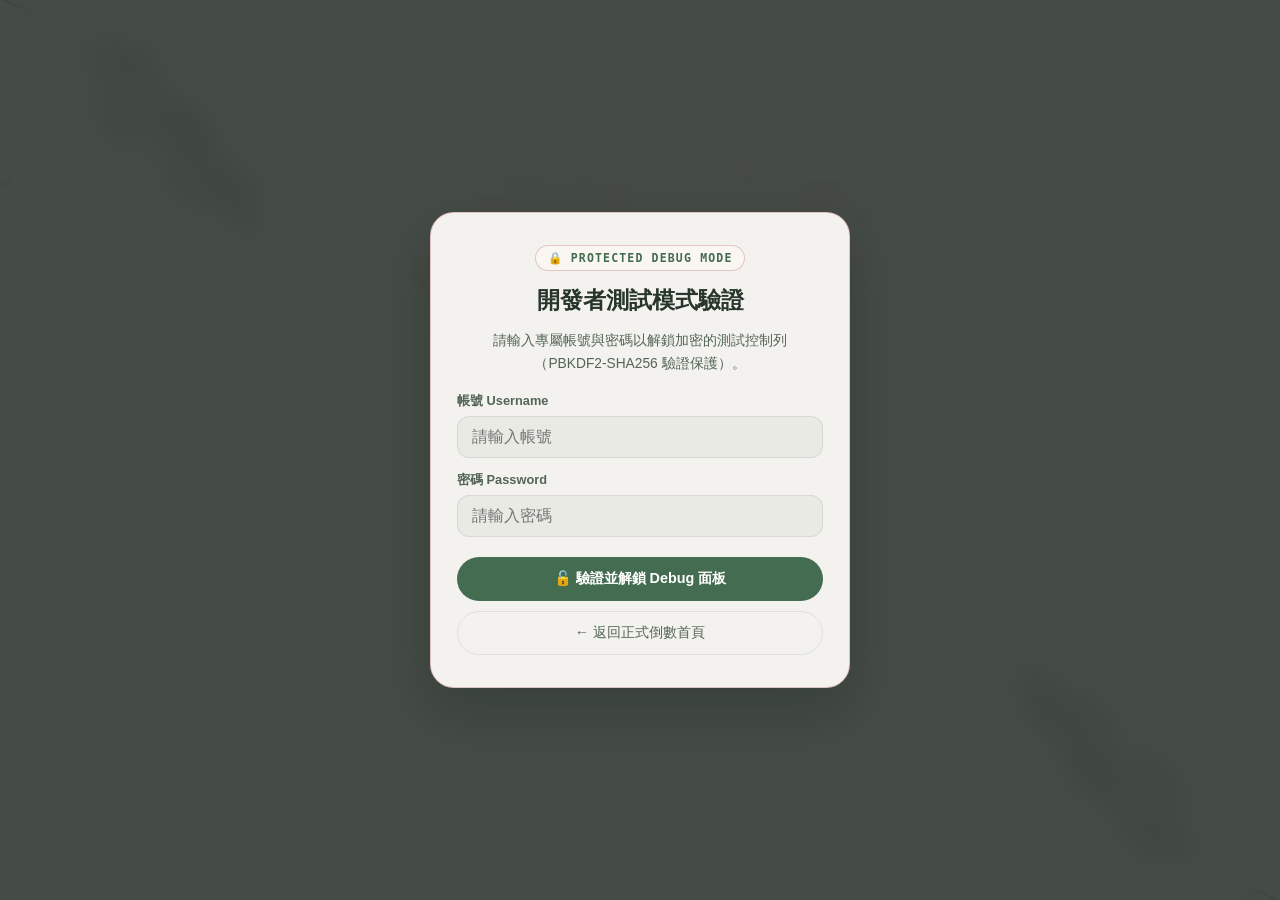
==== commit 05af5a06: "Upgrade Footprints map animation: comet trails, reunion bloom, cumulative km HUD, cinematic zoom, an" ====
--- a/debug.html
+++ b/debug.html
@@ -17,7 +17,7 @@
   <link rel="preconnect" href="https://fonts.googleapis.com" />
   <link rel="preconnect" href="https://fonts.gstatic.com" crossorigin />
   <link href="https://fonts.googleapis.com/css2?family=Cormorant+Garamond:ital,wght@0,500;0,600;0,700;1,400;1,600&family=Great+Vibes&family=Inter:wght@400;500;600&family=JetBrains+Mono:wght@500;600&family=Noto+Sans+TC:wght@400;500;600&family=Noto+Serif+TC:wght@400;500;600;700&display=swap" rel="stylesheet" />
-  <link rel="stylesheet" href="style.css?v=20261127s" />
+  <link rel="stylesheet" href="style.css?v=20261127t" />
   <link rel="stylesheet" href="debug.css?v=20261121ag" />
 </head>
 <body class="debug-locked">
@@ -828,7 +828,7 @@
   </div>
 
   <script src="debug.js?v=20261122i"></script>
-  <script src="script.js?v=20261127s"></script>
+  <script src="script.js?v=20261127t"></script>
   <script src="games.js?v=20261127a"></script>
 </body>
 </html>
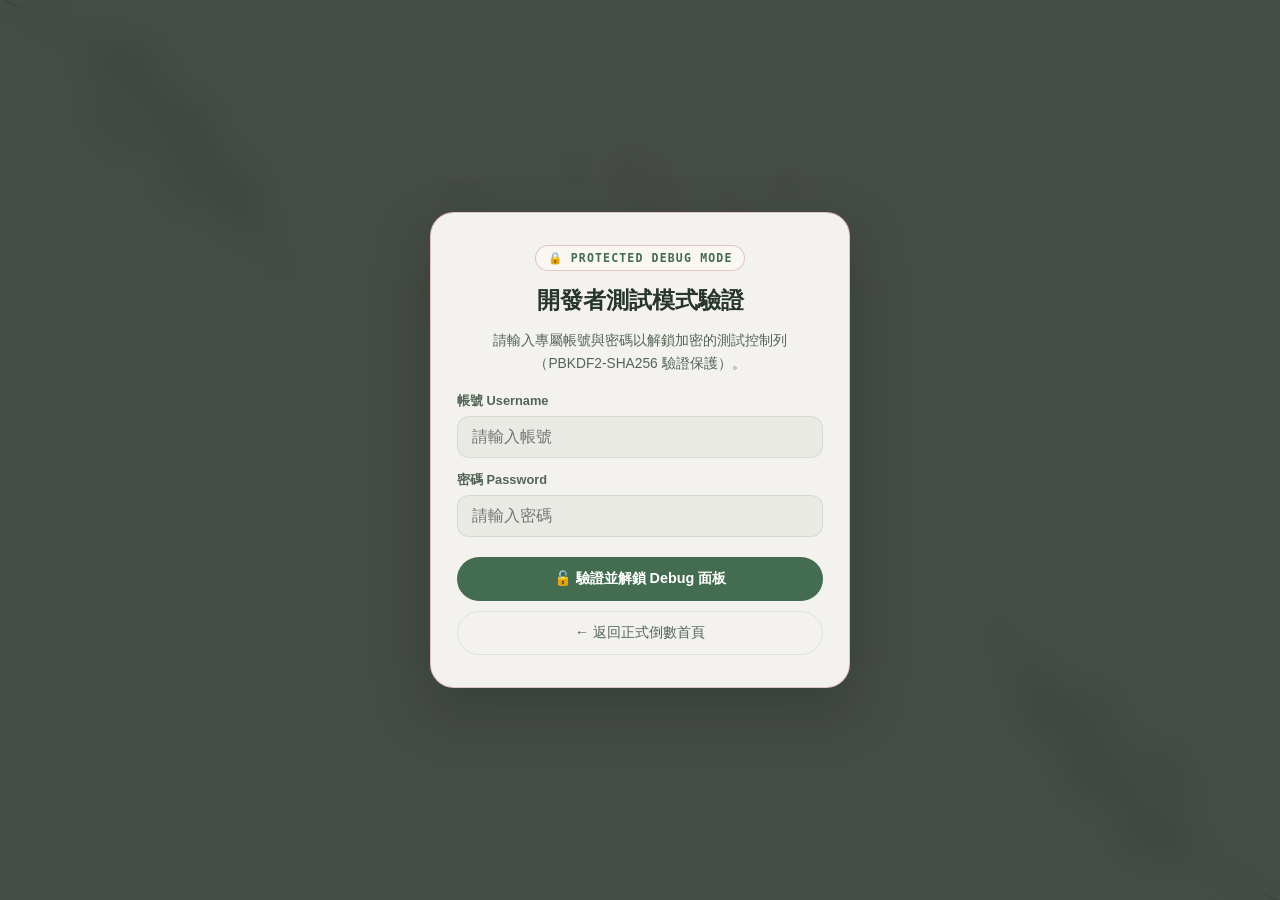
==== commit 37664379: "Route all abroad-to-Taiwan footprint legs via Taoyuan Airport (TPE) before domestic cities (v238)" ====
--- a/debug.html
+++ b/debug.html
@@ -17,7 +17,7 @@
   <link rel="preconnect" href="https://fonts.googleapis.com" />
   <link rel="preconnect" href="https://fonts.gstatic.com" crossorigin />
   <link href="https://fonts.googleapis.com/css2?family=Cormorant+Garamond:ital,wght@0,500;0,600;0,700;1,400;1,600&family=Great+Vibes&family=Inter:wght@400;500;600&family=JetBrains+Mono:wght@500;600&family=Noto+Sans+TC:wght@400;500;600&family=Noto+Serif+TC:wght@400;500;600;700&display=swap" rel="stylesheet" />
-  <link rel="stylesheet" href="style.css?v=20261127t" />
+  <link rel="stylesheet" href="style.css?v=20261128a" />
   <link rel="stylesheet" href="debug.css?v=20261121ag" />
 </head>
 <body class="debug-locked">
@@ -828,7 +828,7 @@
   </div>
 
   <script src="debug.js?v=20261122i"></script>
-  <script src="script.js?v=20261127t"></script>
+  <script src="script.js?v=20261128a"></script>
   <script src="games.js?v=20261127a"></script>
 </body>
 </html>
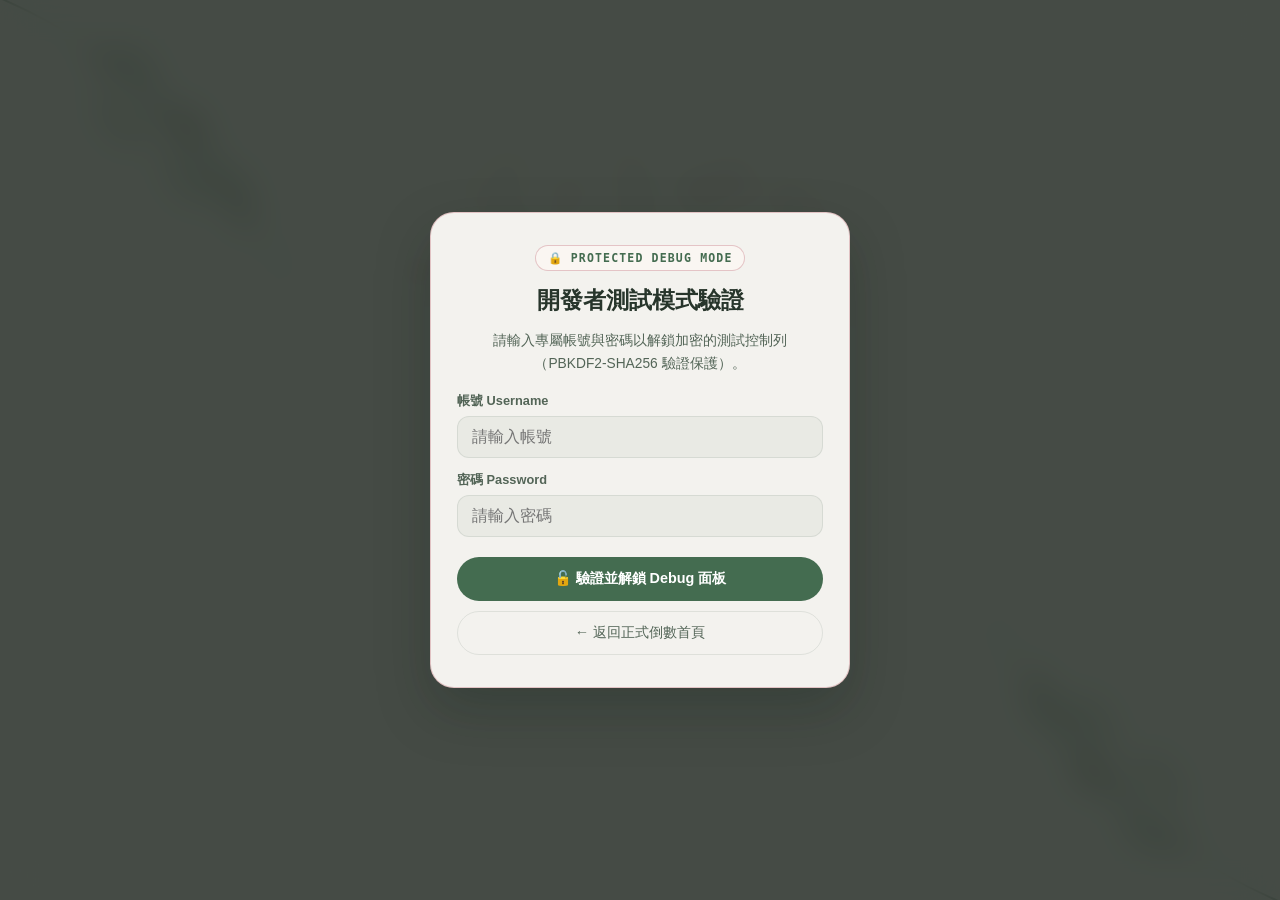
==== commit 4248d386: "Upgrade Footprints editorial timeline below map: 12-year KPI strip, serif year dividers, milestone a" ====
--- a/debug.html
+++ b/debug.html
@@ -17,7 +17,7 @@
   <link rel="preconnect" href="https://fonts.googleapis.com" />
   <link rel="preconnect" href="https://fonts.gstatic.com" crossorigin />
   <link href="https://fonts.googleapis.com/css2?family=Cormorant+Garamond:ital,wght@0,500;0,600;0,700;1,400;1,600&family=Great+Vibes&family=Inter:wght@400;500;600&family=JetBrains+Mono:wght@500;600&family=Noto+Sans+TC:wght@400;500;600&family=Noto+Serif+TC:wght@400;500;600;700&display=swap" rel="stylesheet" />
-  <link rel="stylesheet" href="style.css?v=20261128a" />
+  <link rel="stylesheet" href="style.css?v=20261128b" />
   <link rel="stylesheet" href="debug.css?v=20261121ag" />
 </head>
 <body class="debug-locked">
@@ -828,7 +828,7 @@
   </div>
 
   <script src="debug.js?v=20261122i"></script>
-  <script src="script.js?v=20261128a"></script>
+  <script src="script.js?v=20261128b"></script>
   <script src="games.js?v=20261127a"></script>
 </body>
 </html>
--- a/style.css
+++ b/style.css
@@ -7993,6 +7993,139 @@
   white-space: nowrap;
 }
 
+/* Footprints Editorial Upgrade: 12-Year KPI Strip, Magazine Chapter Dividers & Map Sync Cues */
+.footprint-kpi-strip {
+  display: grid;
+  grid-template-columns: repeat(4, minmax(0, 1fr));
+  gap: 10px;
+  margin: 14px 0 12px;
+  padding: 14px 12px;
+  border-radius: 16px;
+  background: color-mix(in srgb, var(--surface-note) 75%, var(--surface-card));
+  border: 1px solid color-mix(in srgb, var(--champagne) 42%, var(--border-subtle));
+}
+
+.footprint-kpi-item {
+  display: flex;
+  flex-direction: column;
+  align-items: center;
+  justify-content: center;
+  text-align: center;
+  gap: 3px;
+  padding: 2px 6px;
+  position: relative;
+}
+
+.footprint-kpi-item:not(:last-child)::after {
+  content: '';
+  position: absolute;
+  right: -5px;
+  top: 18%;
+  bottom: 18%;
+  width: 1px;
+  background: color-mix(in srgb, var(--champagne) 38%, var(--border-subtle));
+}
+
+.footprint-kpi-num {
+  font-family: 'Cormorant Garamond', 'Noto Serif TC', Georgia, serif;
+  font-size: clamp(1.38rem, 2.5vw, 1.82rem);
+  font-weight: 700;
+  line-height: 1.05;
+  letter-spacing: 0.01em;
+  color: var(--text-primary);
+}
+
+.footprint-kpi-label {
+  font-size: 0.72rem;
+  font-weight: 500;
+  color: var(--text-muted);
+  line-height: 1.35;
+}
+
+@media (max-width: 640px) {
+  .footprint-kpi-strip {
+    grid-template-columns: repeat(2, minmax(0, 1fr));
+    gap: 12px 10px;
+    padding: 12px 10px;
+  }
+  .footprint-kpi-item:not(:last-child)::after {
+    display: none;
+  }
+}
+
+.timeline-chapter-year {
+  display: inline-flex;
+  align-items: baseline;
+  gap: 8px;
+}
+
+.timeline-chapter-yr-num {
+  font-family: 'Cormorant Garamond', Georgia, serif;
+  font-style: italic;
+  font-size: 1.42rem;
+  font-weight: 700;
+  color: var(--text-primary);
+  letter-spacing: 0.02em;
+}
+
+.timeline-chapter-yr-sub {
+  font-size: 0.78rem;
+  font-weight: 600;
+  letter-spacing: 0.08em;
+  color: var(--text-muted);
+}
+
+.timeline-item.is-milestone {
+  border-left: 3px solid var(--champagne);
+  background: color-mix(in srgb, var(--surface-note) 42%, var(--surface-card));
+}
+
+.timeline-item.is-milestone::before {
+  background: var(--champagne);
+  box-shadow: 0 0 0 3px color-mix(in srgb, var(--champagne) 28%, transparent);
+}
+
+.timeline-card-footer {
+  display: flex;
+  align-items: center;
+  justify-content: flex-end;
+  margin-top: 8px;
+  padding-top: 6px;
+  border-top: 1px dashed color-mix(in srgb, var(--border-subtle) 80%, transparent);
+}
+
+.timeline-map-cue {
+  font-size: 0.73rem;
+  font-weight: 600;
+  letter-spacing: 0.02em;
+}
+
+.timeline-map-cue.is-idle {
+  color: var(--text-muted);
+  opacity: 0.78;
+  transition: opacity 0.16s ease, color 0.16s ease;
+}
+
+.timeline-item:hover .timeline-map-cue.is-idle {
+  color: var(--blush-text);
+  opacity: 1;
+}
+
+.timeline-map-cue.is-live {
+  display: none;
+  color: var(--blush-text);
+}
+
+.timeline-item.is-current .timeline-map-cue.is-idle {
+  display: none;
+}
+
+.timeline-item.is-current .timeline-map-cue.is-live {
+  display: inline-flex;
+  align-items: center;
+  gap: 4px;
+}
+
 .editorial-reveal {
   opacity: 0;
   transform: translateY(14px);
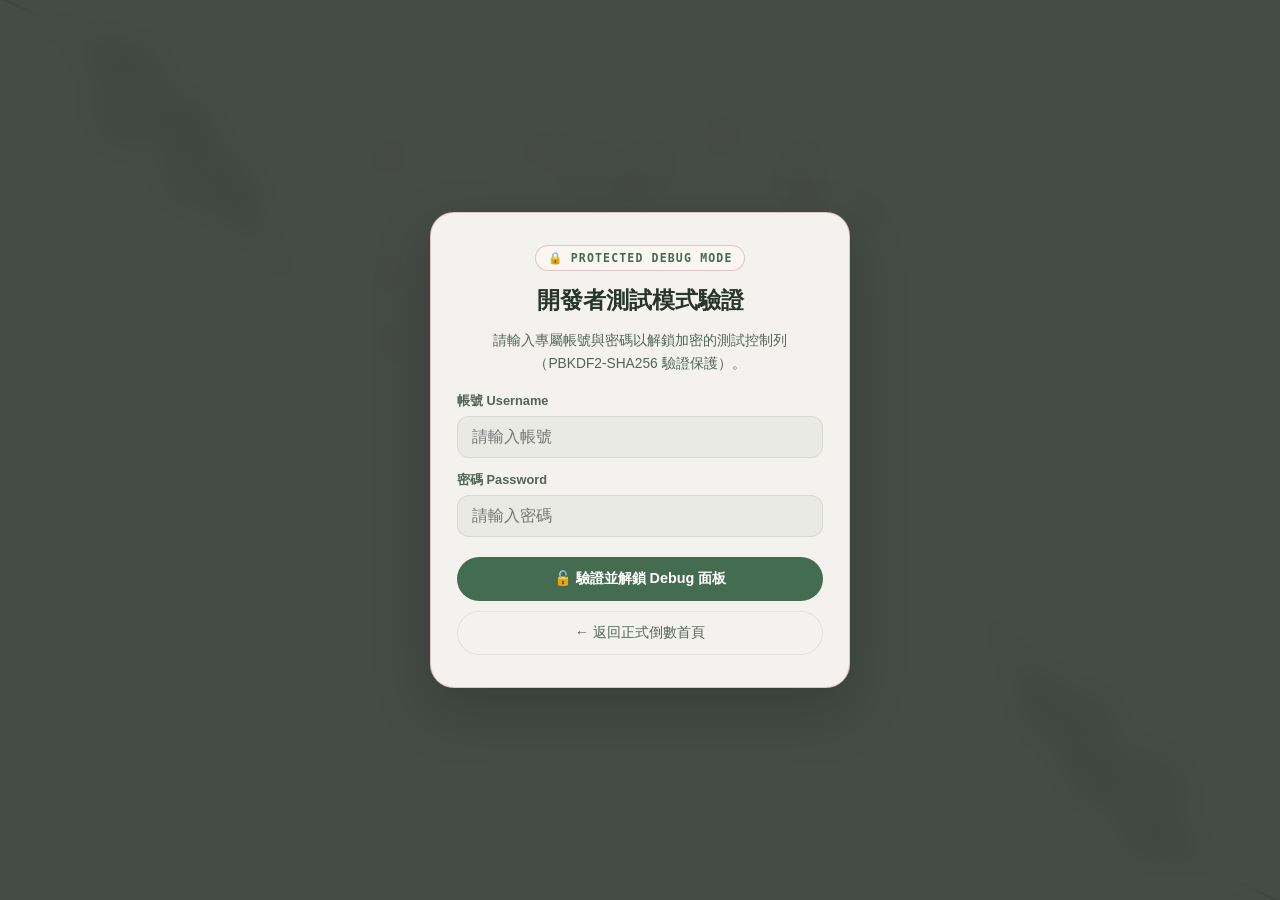
==== commit 12825d0f: "Add country flags after all footprint cities (11 countries) and move Quiz after Video/Gallery/Footpr" ====
--- a/debug.html
+++ b/debug.html
@@ -17,7 +17,7 @@
   <link rel="preconnect" href="https://fonts.googleapis.com" />
   <link rel="preconnect" href="https://fonts.gstatic.com" crossorigin />
   <link href="https://fonts.googleapis.com/css2?family=Cormorant+Garamond:ital,wght@0,500;0,600;0,700;1,400;1,600&family=Great+Vibes&family=Inter:wght@400;500;600&family=JetBrains+Mono:wght@500;600&family=Noto+Sans+TC:wght@400;500;600&family=Noto+Serif+TC:wght@400;500;600;700&display=swap" rel="stylesheet" />
-  <link rel="stylesheet" href="style.css?v=20261128b" />
+  <link rel="stylesheet" href="style.css?v=20261128c" />
   <link rel="stylesheet" href="debug.css?v=20261121ag" />
 </head>
 <body class="debug-locked">
@@ -311,6 +311,50 @@
           </button>
 
           <!-- Card 3: Couple Quiz -->
+
+          <!-- Card 4: Wedding Mini-Games -->
+
+          <!-- Card 5: Wedding Video -->
+          <button type="button" class="choice-card" id="choose-video-card">
+            <div class="choice-icon-wrap">
+              <svg viewBox="0 0 24 24" width="26" height="26" fill="none" stroke="currentColor" stroke-width="1.8">
+                <polygon points="5 3 19 12 5 21 5 3"></polygon>
+              </svg>
+            </div>
+            <span class="choice-eyebrow" id="video-card-eyebrow">OUR WEDDING FILM</span>
+            <h2 class="choice-title" id="video-card-title">新人影片</h2>
+            <p class="choice-desc" id="video-card-desc">觀賞 Tom &amp; Eunice 的專屬婚禮影片，一起見證我們的幸福故事</p>
+            <span class="choice-cta" id="video-card-cta">點擊觀賞影片 →</span>
+          </button>
+
+          <!-- Card 6: Past Photos Gallery -->
+          <button type="button" class="choice-card" id="choose-gallery-card">
+            <div class="choice-icon-wrap">
+              <svg viewBox="0 0 24 24" width="26" height="26" fill="none" stroke="currentColor" stroke-width="1.8">
+                <rect x="3" y="3" width="18" height="18" rx="2" ry="2"></rect>
+                <circle cx="8.5" cy="8.5" r="1.5"></circle>
+                <polyline points="21 15 16 10 5 21"></polyline>
+              </svg>
+            </div>
+            <span class="choice-eyebrow" id="gallery-card-eyebrow">OUR MEMORIES · 2014–2026</span>
+            <h2 class="choice-title" id="gallery-card-title">新人過去照片</h2>
+            <p class="choice-desc" id="gallery-card-desc">回顧 Tom &amp; Eunice 從相識、相戀到步入禮堂的珍貴歲月寫真</p>
+            <span class="choice-cta" id="gallery-card-cta">瀏覽回憶相簿 →</span>
+          </button>
+
+          <!-- Card 7: Love Footprint & Map Timeline -->
+          <button type="button" class="choice-card" id="choose-footprints-card">
+            <div class="choice-icon-wrap">
+              <svg viewBox="0 0 24 24" width="26" height="26" fill="none" stroke="currentColor" stroke-width="1.8">
+                <path d="M21 10c0 7-9 13-9 13s-9-6-9-13a9 9 0 0 1 18 0z"></path>
+                <circle cx="12" cy="10" r="3"></circle>
+              </svg>
+            </div>
+            <span class="choice-eyebrow" id="footprints-card-eyebrow">LOVE FOOTPRINTS · GOOGLE MAPS TIMELINE</span>
+            <h2 class="choice-title" id="footprints-card-title">新人交往軌跡</h2>
+            <p class="choice-desc" id="footprints-card-desc">探索 Tom &amp; Eunice 的 Google Maps 戀愛足跡與跨國旅行地圖紀錄</p>
+            <span class="choice-cta" id="footprints-card-cta">探索交往軌跡地圖 →</span>
+          </button>
           <button type="button" class="choice-card" id="choose-quiz-card">
             <div class="choice-icon-wrap">
               <svg viewBox="0 0 24 24" width="26" height="26" fill="none" stroke="currentColor" stroke-width="1.8">
@@ -322,8 +366,6 @@
             <p class="choice-desc" id="quiz-card-desc">挑戰暖身題與 10 道關於新人的趣味問答，看看您對新郎還是新娘最熟悉！</p>
             <span class="choice-cta" id="quiz-card-cta">開始挑戰問答 →</span>
           </button>
-
-          <!-- Card 4: Wedding Mini-Games -->
           <button type="button" class="choice-card" id="choose-games-card">
             <div class="choice-icon-wrap">
               <svg viewBox="0 0 24 24" width="26" height="26" fill="none" stroke="currentColor" stroke-width="1.8" stroke-linecap="round" stroke-linejoin="round">
@@ -338,48 +380,6 @@
             <h2 class="choice-title" id="games-card-title">暖身小遊戲</h2>
             <p class="choice-desc" id="games-card-desc">婚紗照翻牌記憶、20 秒接住捧花挑戰與 3×3 婚紗拼圖，等上菜一起同樂！</p>
             <span class="choice-cta" id="games-card-cta">開啟暖身小遊戲 →</span>
-          </button>
-
-          <!-- Card 5: Wedding Video -->
-          <button type="button" class="choice-card" id="choose-video-card">
-            <div class="choice-icon-wrap">
-              <svg viewBox="0 0 24 24" width="26" height="26" fill="none" stroke="currentColor" stroke-width="1.8">
-                <polygon points="5 3 19 12 5 21 5 3"></polygon>
-              </svg>
-            </div>
-            <span class="choice-eyebrow" id="video-card-eyebrow">OUR WEDDING FILM</span>
-            <h2 class="choice-title" id="video-card-title">新人影片</h2>
-            <p class="choice-desc" id="video-card-desc">觀賞 Tom &amp; Eunice 的專屬婚禮影片，一起見證我們的幸福故事</p>
-            <span class="choice-cta" id="video-card-cta">點擊觀賞影片 →</span>
-          </button>
-
-          <!-- Card 6: Past Photos Gallery -->
-          <button type="button" class="choice-card" id="choose-gallery-card">
-            <div class="choice-icon-wrap">
-              <svg viewBox="0 0 24 24" width="26" height="26" fill="none" stroke="currentColor" stroke-width="1.8">
-                <rect x="3" y="3" width="18" height="18" rx="2" ry="2"></rect>
-                <circle cx="8.5" cy="8.5" r="1.5"></circle>
-                <polyline points="21 15 16 10 5 21"></polyline>
-              </svg>
-            </div>
-            <span class="choice-eyebrow" id="gallery-card-eyebrow">OUR MEMORIES · 2014–2026</span>
-            <h2 class="choice-title" id="gallery-card-title">新人過去照片</h2>
-            <p class="choice-desc" id="gallery-card-desc">回顧 Tom &amp; Eunice 從相識、相戀到步入禮堂的珍貴歲月寫真</p>
-            <span class="choice-cta" id="gallery-card-cta">瀏覽回憶相簿 →</span>
-          </button>
-
-          <!-- Card 7: Love Footprint & Map Timeline -->
-          <button type="button" class="choice-card" id="choose-footprints-card">
-            <div class="choice-icon-wrap">
-              <svg viewBox="0 0 24 24" width="26" height="26" fill="none" stroke="currentColor" stroke-width="1.8">
-                <path d="M21 10c0 7-9 13-9 13s-9-6-9-13a9 9 0 0 1 18 0z"></path>
-                <circle cx="12" cy="10" r="3"></circle>
-              </svg>
-            </div>
-            <span class="choice-eyebrow" id="footprints-card-eyebrow">LOVE FOOTPRINTS · GOOGLE MAPS TIMELINE</span>
-            <h2 class="choice-title" id="footprints-card-title">新人交往軌跡</h2>
-            <p class="choice-desc" id="footprints-card-desc">探索 Tom &amp; Eunice 的 Google Maps 戀愛足跡與跨國旅行地圖紀錄</p>
-            <span class="choice-cta" id="footprints-card-cta">探索交往軌跡地圖 →</span>
           </button>
 
           <!-- Card 8: Share Photos (Google Photos) -->
@@ -471,10 +471,10 @@
           <div class="hub-tabs-group">
             <button type="button" class="hub-tab-pill" id="tab-seating-btn">🪑 座位表</button>
             <button type="button" class="hub-tab-pill" id="tab-menu-btn">🍽️ 婚宴餐點</button>
-            <button type="button" class="hub-tab-pill" id="tab-quiz-btn">🌿 了解新人</button>
             <button type="button" class="hub-tab-pill" id="tab-video-btn">🎬 新人影片</button>
             <button type="button" class="hub-tab-pill" id="tab-gallery-btn">🎞️ 過去照片</button>
             <button type="button" class="hub-tab-pill" id="tab-footprints-btn">🗺️ 交往軌跡</button>
+            <button type="button" class="hub-tab-pill" id="tab-quiz-btn">🌿 了解新人</button>
             <button type="button" class="hub-tab-pill" id="tab-share-photos-btn">📸 分享照片</button>
           </div>
         </div>
@@ -828,7 +828,7 @@
   </div>
 
   <script src="debug.js?v=20261122i"></script>
-  <script src="script.js?v=20261128b"></script>
+  <script src="script.js?v=20261128c"></script>
   <script src="games.js?v=20261127a"></script>
 </body>
 </html>
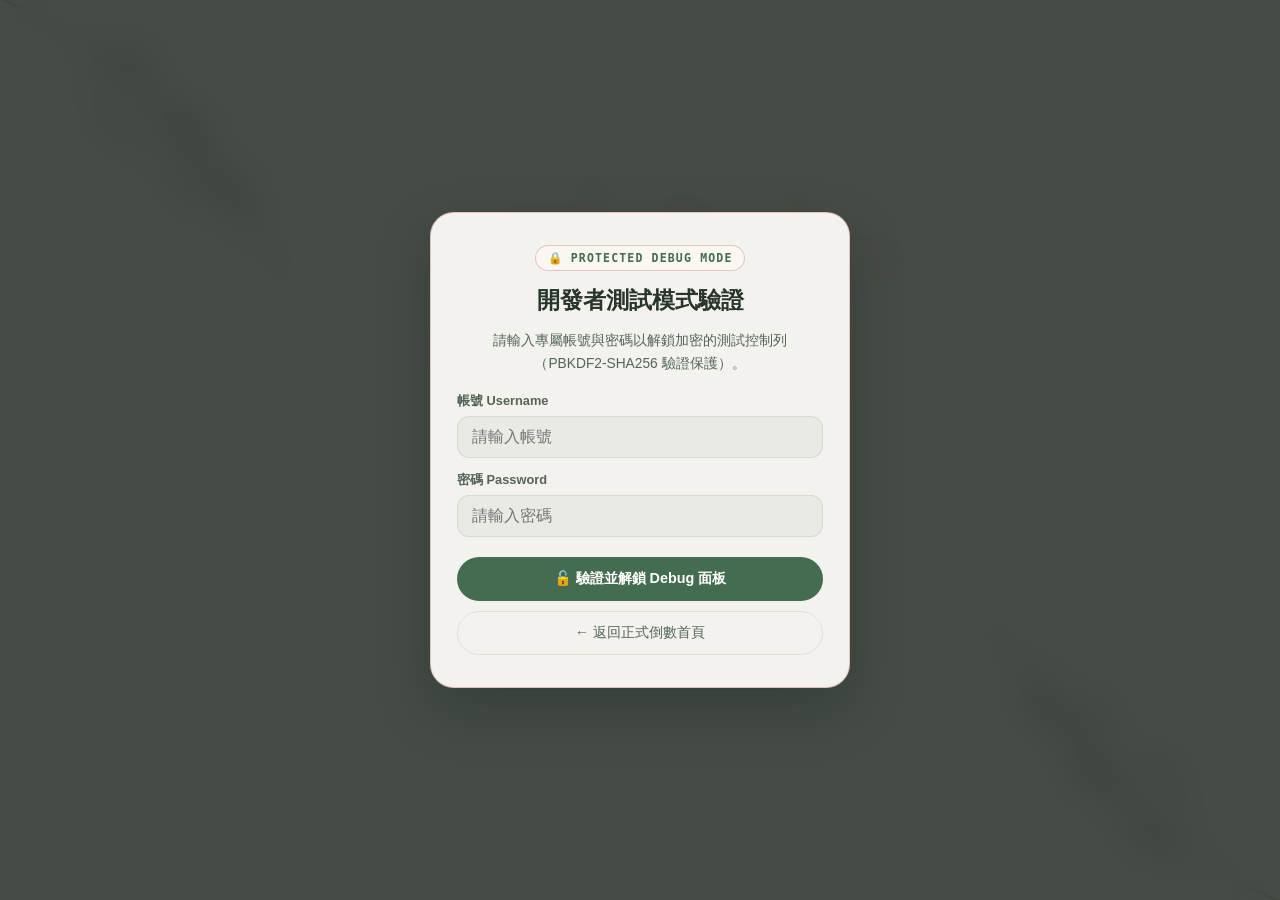
==== commit 11a09976: "Add centered calligraphy quill chapter card (108s pace) and Marauder's Map seating search spotlight " ====
--- a/debug.html
+++ b/debug.html
@@ -17,7 +17,7 @@
   <link rel="preconnect" href="https://fonts.googleapis.com" />
   <link rel="preconnect" href="https://fonts.gstatic.com" crossorigin />
   <link href="https://fonts.googleapis.com/css2?family=Cormorant+Garamond:ital,wght@0,500;0,600;0,700;1,400;1,600&family=Great+Vibes&family=Inter:wght@400;500;600&family=JetBrains+Mono:wght@500;600&family=Noto+Sans+TC:wght@400;500;600&family=Noto+Serif+TC:wght@400;500;600;700&display=swap" rel="stylesheet" />
-  <link rel="stylesheet" href="style.css?v=20261128c" />
+  <link rel="stylesheet" href="style.css?v=20261128d" />
   <link rel="stylesheet" href="debug.css?v=20261121ag" />
 </head>
 <body class="debug-locked">
@@ -828,7 +828,7 @@
   </div>
 
   <script src="debug.js?v=20261122i"></script>
-  <script src="script.js?v=20261128c"></script>
+  <script src="script.js?v=20261128d"></script>
   <script src="games.js?v=20261127a"></script>
 </body>
 </html>
--- a/style.css
+++ b/style.css
@@ -7993,6 +7993,43 @@
   white-space: nowrap;
 }
 
+#seating-photo-stage .seating-chart-img,
+#seating-photo-stage .seating-map-img,
+#seating-photo-stage img {
+  transition: filter 0.45s ease;
+}
+
+#seating-photo-stage.is-marauder-revealed img {
+  filter: brightness(0.34) sepia(0.32) contrast(1.1);
+}
+
+#seating-photo-stage.is-marauder-revealed .seating-zone-hotspot:not(.seating-reception-hotspot),
+#seating-photo-stage.is-marauder-revealed .seating-restroom-group,
+#seating-photo-stage.is-marauder-revealed .seating-kitchen-group,
+#seating-photo-stage.is-marauder-revealed .seating-bar-group,
+#seating-photo-stage.is-marauder-revealed .seating-buffet-group,
+#seating-photo-stage.is-marauder-revealed .seating-entrance-group {
+  opacity: 0.14 !important;
+  transition: opacity 0.4s ease;
+}
+
+#seating-photo-stage.is-marauder-revealed .seating-reception-group {
+  opacity: 1 !important;
+  filter: drop-shadow(0 0 18px rgba(253, 224, 71, 0.95)) drop-shadow(0 0 36px rgba(212, 162, 74, 0.75));
+}
+
+#seating-photo-stage.is-marauder-revealed .seating-reception-hotspot {
+  stroke: #fde047 !important;
+  stroke-width: 12px !important;
+  fill: rgba(250, 204, 21, 0.48) !important;
+  animation: marauderRevealGlow 0.9s ease-in-out infinite alternate;
+}
+
+@keyframes marauderRevealGlow {
+  from { opacity: 0.72; }
+  to { opacity: 1; }
+}
+
 /* Footprints Editorial Upgrade: 12-Year KPI Strip, Magazine Chapter Dividers & Map Sync Cues */
 .footprint-kpi-strip {
   display: grid;
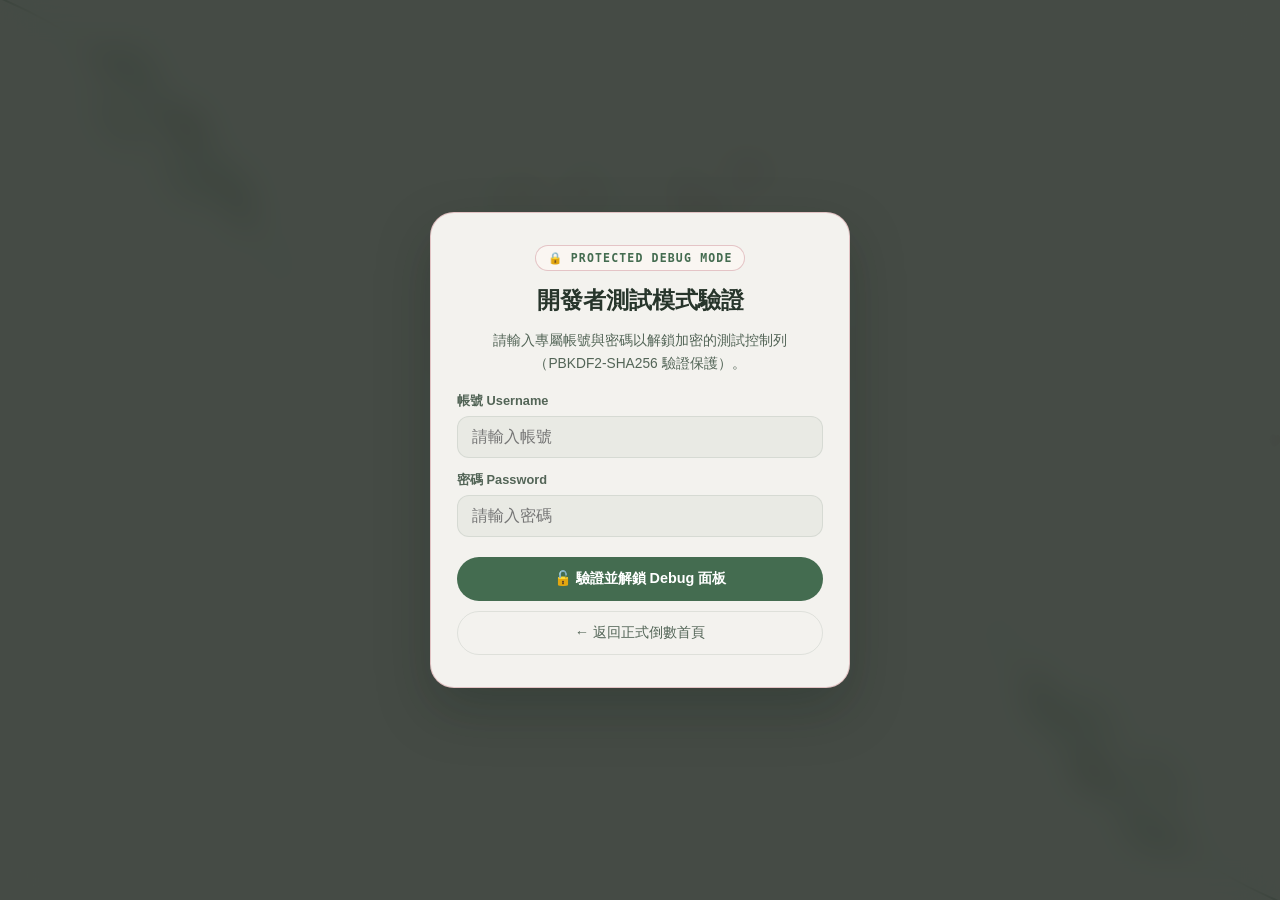
==== commit 06421e3e: "Add glowing Marauder spellbook at Reception, refine 2019/2020/UK routes, sync BGM & add honeymoon/fi" ====
--- a/debug.html
+++ b/debug.html
@@ -17,7 +17,7 @@
   <link rel="preconnect" href="https://fonts.googleapis.com" />
   <link rel="preconnect" href="https://fonts.gstatic.com" crossorigin />
   <link href="https://fonts.googleapis.com/css2?family=Cormorant+Garamond:ital,wght@0,500;0,600;0,700;1,400;1,600&family=Great+Vibes&family=Inter:wght@400;500;600&family=JetBrains+Mono:wght@500;600&family=Noto+Sans+TC:wght@400;500;600&family=Noto+Serif+TC:wght@400;500;600;700&display=swap" rel="stylesheet" />
-  <link rel="stylesheet" href="style.css?v=20261128d" />
+  <link rel="stylesheet" href="style.css?v=20261128e" />
   <link rel="stylesheet" href="debug.css?v=20261121ag" />
 </head>
 <body class="debug-locked">
@@ -828,7 +828,7 @@
   </div>
 
   <script src="debug.js?v=20261122i"></script>
-  <script src="script.js?v=20261128d"></script>
+  <script src="script.js?v=20261128e"></script>
   <script src="games.js?v=20261127a"></script>
 </body>
 </html>
--- a/style.css
+++ b/style.css
@@ -8025,6 +8025,22 @@
   animation: marauderRevealGlow 0.9s ease-in-out infinite alternate;
 }
 
+.seating-marauder-book {
+  opacity: 0;
+  pointer-events: none;
+  transition: opacity 0.45s ease;
+}
+
+#seating-photo-stage.is-marauder-revealed .seating-marauder-book {
+  opacity: 1;
+  animation: marauderBookFloat 1.8s ease-in-out infinite alternate;
+}
+
+@keyframes marauderBookFloat {
+  from { transform: translateY(0); }
+  to { transform: translateY(-7px); }
+}
+
 @keyframes marauderRevealGlow {
   from { opacity: 0.72; }
   to { opacity: 1; }
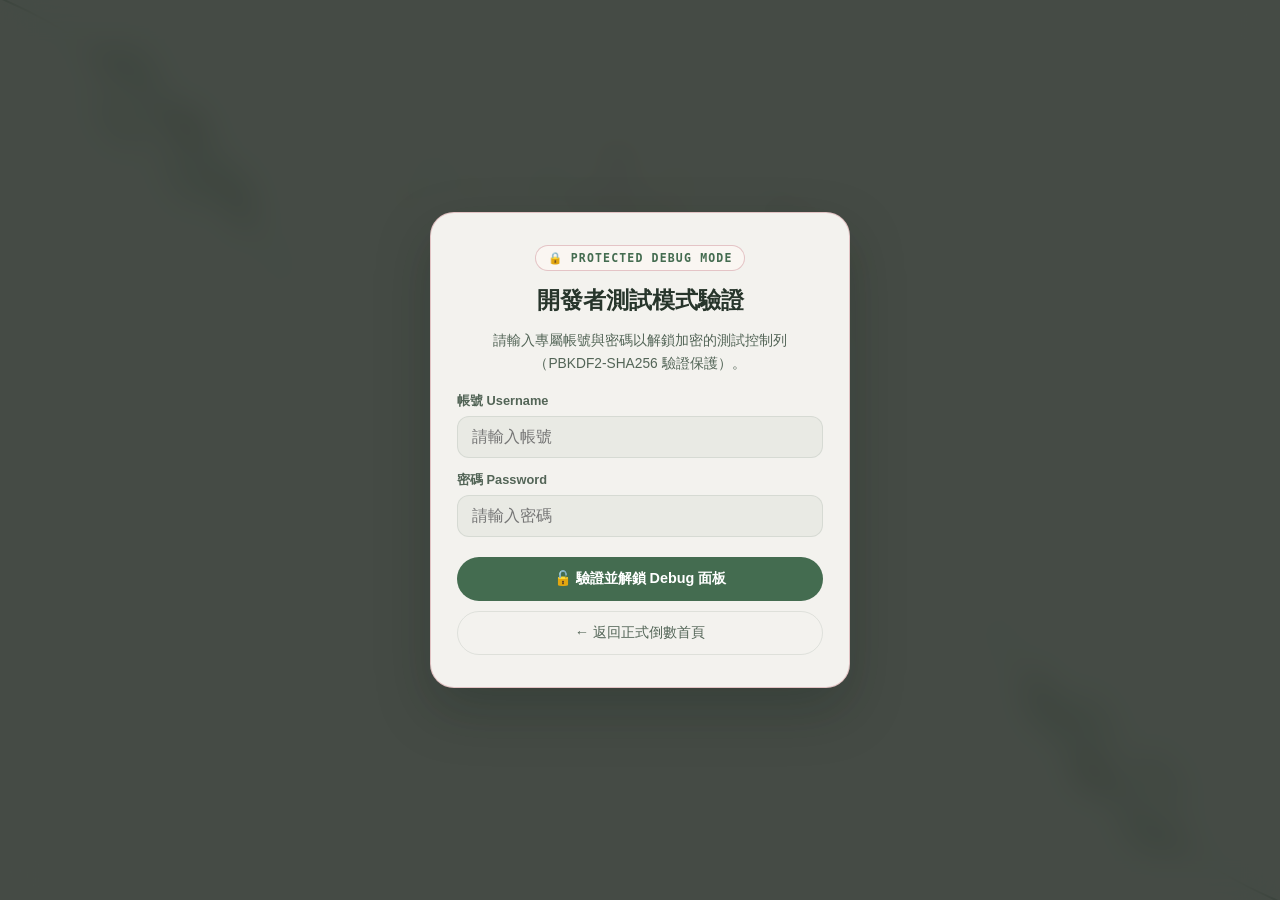
==== commit bc161675: "Lock Footprints video to blob-cached BGM clock, add 2026.10 return-to-Taiwan stop, and extend finale" ====
--- a/debug.html
+++ b/debug.html
@@ -5,7 +5,7 @@
   <meta name="viewport" content="width=device-width, initial-scale=1.0, viewport-fit=cover" />
   <meta
     http-equiv="Content-Security-Policy"
-    content="default-src 'self'; script-src 'self'; worker-src 'self'; style-src 'self' 'unsafe-inline' https://fonts.googleapis.com; font-src https://fonts.gstatic.com; frame-src https://www.youtube-nocookie.com https://www.youtube.com https://www.instagram.com https://www.google.com https://photos.google.com; img-src 'self' data: https://images.unsplash.com https://lh3.googleusercontent.com https://*.googleusercontent.com https://photos.google.com; connect-src 'self' https://fonts.googleapis.com https://fonts.gstatic.com https://script.google.com https://script.googleusercontent.com; object-src 'none'; base-uri 'self'; form-action 'self';"
+    content="default-src 'self'; media-src 'self' blob:; script-src 'self'; worker-src 'self'; style-src 'self' 'unsafe-inline' https://fonts.googleapis.com; font-src https://fonts.gstatic.com; frame-src https://www.youtube-nocookie.com https://www.youtube.com https://www.instagram.com https://www.google.com https://photos.google.com; img-src 'self' data: https://images.unsplash.com https://lh3.googleusercontent.com https://*.googleusercontent.com https://photos.google.com; connect-src 'self' https://fonts.googleapis.com https://fonts.gstatic.com https://script.google.com https://script.googleusercontent.com; object-src 'none'; base-uri 'self'; form-action 'self';"
   />
   <meta name="referrer" content="strict-origin-when-cross-origin" />
   <meta name="robots" content="noindex, nofollow, noarchive" />
@@ -17,7 +17,7 @@
   <link rel="preconnect" href="https://fonts.googleapis.com" />
   <link rel="preconnect" href="https://fonts.gstatic.com" crossorigin />
   <link href="https://fonts.googleapis.com/css2?family=Cormorant+Garamond:ital,wght@0,500;0,600;0,700;1,400;1,600&family=Great+Vibes&family=Inter:wght@400;500;600&family=JetBrains+Mono:wght@500;600&family=Noto+Sans+TC:wght@400;500;600&family=Noto+Serif+TC:wght@400;500;600;700&display=swap" rel="stylesheet" />
-  <link rel="stylesheet" href="style.css?v=20261128e" />
+  <link rel="stylesheet" href="style.css?v=20261128f" />
   <link rel="stylesheet" href="debug.css?v=20261121ag" />
 </head>
 <body class="debug-locked">
@@ -828,7 +828,7 @@
   </div>
 
   <script src="debug.js?v=20261122i"></script>
-  <script src="script.js?v=20261128e"></script>
+  <script src="script.js?v=20261128f"></script>
   <script src="games.js?v=20261127a"></script>
 </body>
 </html>
